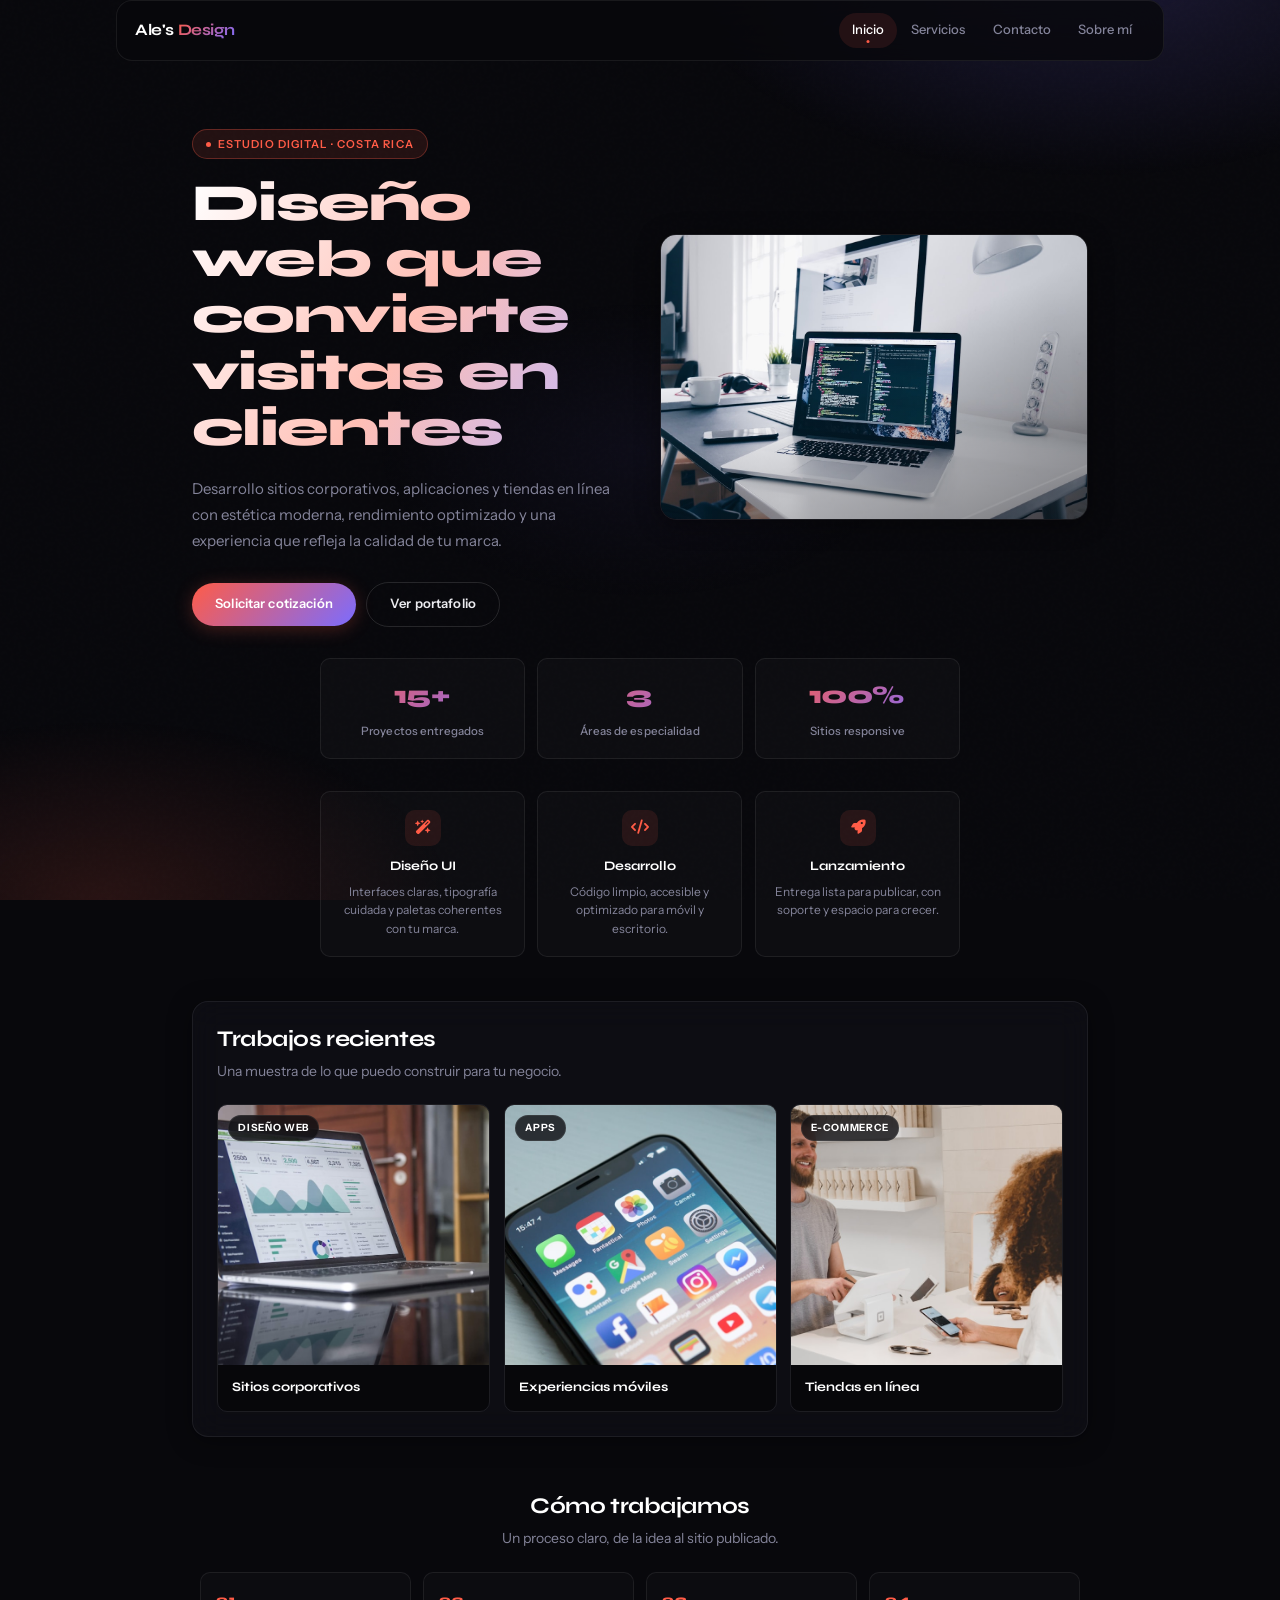
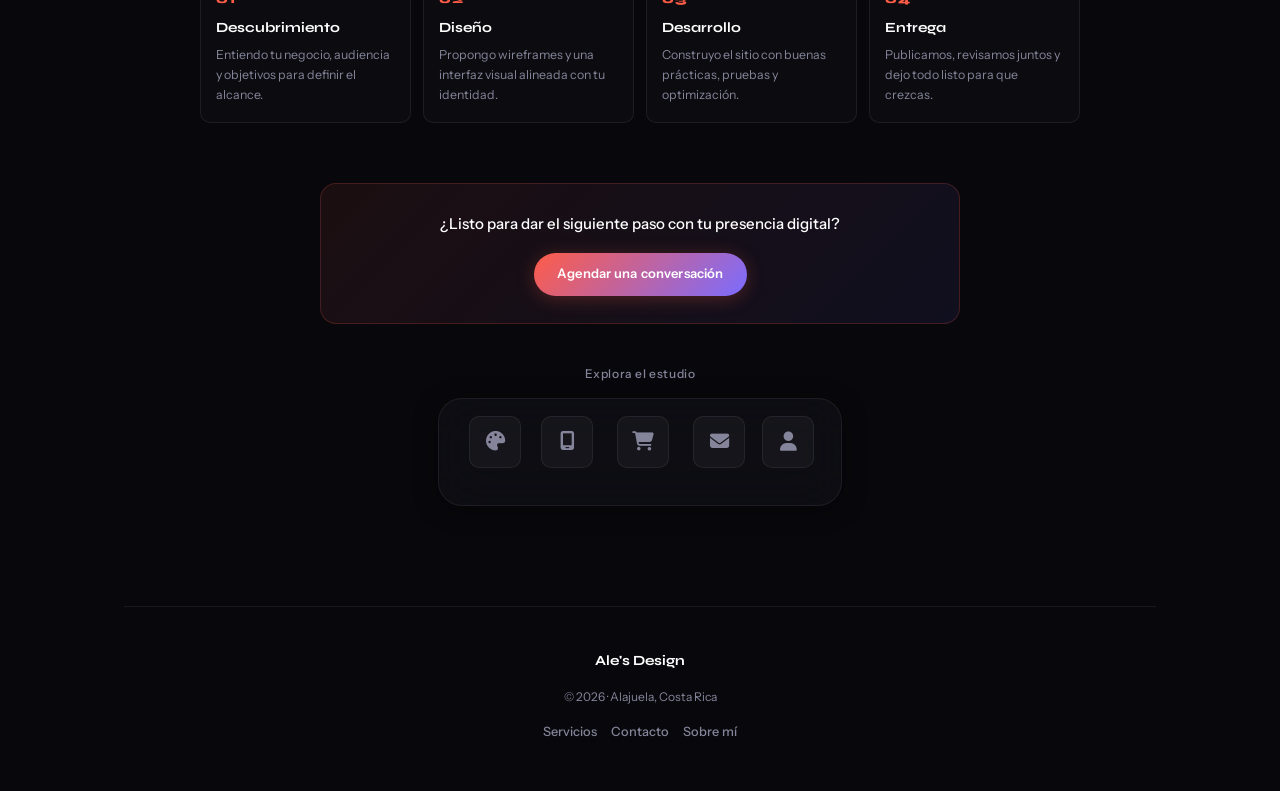
==== index.html @ af4b47f2 "Initial commit: sitio web estático Co-Authored-By: Claude Sonnet 4.6 <noreply@anthropic.com>" ====
<!DOCTYPE html>
<html lang="es">
<head>
  <meta charset="UTF-8" />
  <meta name="viewport" content="width=device-width, initial-scale=1.0" />
  <meta name="description" content="Ale's Design — Estudio de diseño y desarrollo web en Costa Rica. Sitios corporativos, apps y tiendas en línea con identidad visual memorable." />
  <title>Inicio · Ale's Design</title>
  <link rel="icon" href="data:image/svg+xml,%3Csvg xmlns='http://www.w3.org/2000/svg' viewBox='0 0 32 32'%3E%3Cdefs%3E%3ClinearGradient id='g' x1='0%25' y1='0%25' x2='100%25' y2='100%25'%3E%3Cstop offset='0%25' stop-color='%23ff5c47'/%3E%3Cstop offset='100%25' stop-color='%237b6cff'/%3E%3C/linearGradient%3E%3C/defs%3E%3Crect width='32' height='32' rx='8' fill='%2308080c'/%3E%3Ctext x='16' y='22' text-anchor='middle' font-family='system-ui,sans-serif' font-size='14' font-weight='700' fill='url(%23g)'%3EA%3C/text%3E%3C/svg%3E" type="image/svg+xml" />
  <link rel="stylesheet" href="css/styles.css" />
  <link rel="preconnect" href="https://fonts.googleapis.com" />
  <link rel="preconnect" href="https://fonts.gstatic.com" crossorigin />
  <link href="https://fonts.googleapis.com/css2?family=Instrument+Sans:ital,wght@0,400;0,500;0,600;0,700;1,400&family=Syne:wght@600;700;800&display=swap" rel="stylesheet" />
  <link rel="stylesheet" href="https://cdnjs.cloudflare.com/ajax/libs/font-awesome/6.5.1/css/all.min.css" crossorigin="anonymous" referrerpolicy="no-referrer" />
</head>
<body class="page--inicio">
  <div class="page-loader" aria-hidden="true">
    <div class="page-loader__bar"></div>
  </div>

  <div class="page-shell">
    <header class="site-header">
      <a href="index.html" class="site-header__brand">Ale's <span>Design</span></a>
      <button type="button" class="nav-toggle" aria-label="Abrir menú" aria-expanded="false" aria-controls="main-nav">
        <i class="fas fa-bars" aria-hidden="true"></i>
      </button>
      <nav id="main-nav" class="main-nav" aria-label="Principal">
        <a href="index.html" class="main-nav__link main-nav__link--active" aria-current="page">Inicio</a>
        <a href="servicios.html" class="main-nav__link">Servicios</a>
        <a href="contacto.html" class="main-nav__link">Contacto</a>
        <a href="sobre.html" class="main-nav__link">Sobre mí</a>
      </nav>
    </header>

    <main>
      <section class="hero" aria-label="Introducción">
        <div class="hero__layout">
          <div class="hero__content">
            <p class="hero__eyebrow" data-reveal>Estudio digital · Costa Rica</p>
            <h1 class="hero__title" data-reveal>Diseño web que convierte visitas en clientes</h1>
            <p class="hero__subtitle" data-reveal>
              Desarrollo sitios corporativos, aplicaciones y tiendas en línea con estética moderna, rendimiento optimizado y una experiencia que refleja la calidad de tu marca.
            </p>
            <div class="hero__actions" data-reveal>
              <a class="btn btn--primary" href="contacto.html">Solicitar cotización</a>
              <a class="btn btn--ghost" href="servicios.html">Ver portafolio</a>
            </div>
          </div>
          <figure class="hero__visual" data-reveal="right" aria-hidden="true">
            <img src="img/hero-workspace.jpg" alt="" width="600" height="400" loading="eager" decoding="async" />
          </figure>
        </div>

        <ul class="stats" data-reveal-stagger aria-label="Cifras del estudio">
          <li class="stat">
            <span class="stat__value">15+</span>
            <span class="stat__label">Proyectos entregados</span>
          </li>
          <li class="stat">
            <span class="stat__value">3</span>
            <span class="stat__label">Áreas de especialidad</span>
          </li>
          <li class="stat">
            <span class="stat__value">100%</span>
            <span class="stat__label">Sitios responsive</span>
          </li>
        </ul>

        <div class="features" data-reveal-stagger aria-label="Enfoque de trabajo">
          <article class="feature-card">
            <span class="feature-card__icon" aria-hidden="true"><i class="fas fa-wand-magic-sparkles"></i></span>
            <h2 class="feature-card__title">Diseño UI</h2>
            <p class="feature-card__text">Interfaces claras, tipografía cuidada y paletas coherentes con tu marca.</p>
          </article>
          <article class="feature-card">
            <span class="feature-card__icon" aria-hidden="true"><i class="fas fa-code"></i></span>
            <h2 class="feature-card__title">Desarrollo</h2>
            <p class="feature-card__text">Código limpio, accesible y optimizado para móvil y escritorio.</p>
          </article>
          <article class="feature-card">
            <span class="feature-card__icon" aria-hidden="true"><i class="fas fa-rocket"></i></span>
            <h2 class="feature-card__title">Lanzamiento</h2>
            <p class="feature-card__text">Entrega lista para publicar, con soporte y espacio para crecer.</p>
          </article>
        </div>
      </section>

      <section class="showcase panel" aria-labelledby="showcase-heading" data-reveal>
        <div class="section-head">
          <h2 id="showcase-heading" class="section-head__title">Trabajos recientes</h2>
          <p class="section-head__lead">Una muestra de lo que puedo construir para tu negocio.</p>
        </div>
        <div class="showcase-grid">
          <a href="servicios.html#diseno-web" class="showcase-card">
            <img src="img/diseno-web-1.jpg" alt="Dashboard y sitio corporativo" width="400" height="260" loading="lazy" decoding="async" />
            <span class="showcase-card__tag">Diseño web</span>
            <span class="showcase-card__title">Sitios corporativos</span>
          </a>
          <a href="servicios.html#apps" class="showcase-card">
            <img src="img/app-movil-1.jpg" alt="Interfaz de aplicación móvil" width="400" height="260" loading="lazy" decoding="async" />
            <span class="showcase-card__tag">Apps</span>
            <span class="showcase-card__title">Experiencias móviles</span>
          </a>
          <a href="servicios.html#ecommerce" class="showcase-card">
            <img src="img/ecommerce-1.jpg" alt="Tienda en línea" width="400" height="260" loading="lazy" decoding="async" />
            <span class="showcase-card__tag">E-commerce</span>
            <span class="showcase-card__title">Tiendas en línea</span>
          </a>
        </div>
      </section>

      <section class="process" aria-labelledby="process-heading" data-reveal>
        <div class="section-head section-head--center">
          <h2 id="process-heading" class="section-head__title">Cómo trabajamos</h2>
          <p class="section-head__lead">Un proceso claro, de la idea al sitio publicado.</p>
        </div>
        <ol class="process-steps" data-reveal-stagger>
          <li class="process-step">
            <span class="process-step__num">01</span>
            <h3 class="process-step__title">Descubrimiento</h3>
            <p class="process-step__text">Entiendo tu negocio, audiencia y objetivos para definir el alcance.</p>
          </li>
          <li class="process-step">
            <span class="process-step__num">02</span>
            <h3 class="process-step__title">Diseño</h3>
            <p class="process-step__text">Propongo wireframes y una interfaz visual alineada con tu identidad.</p>
          </li>
          <li class="process-step">
            <span class="process-step__num">03</span>
            <h3 class="process-step__title">Desarrollo</h3>
            <p class="process-step__text">Construyo el sitio con buenas prácticas, pruebas y optimización.</p>
          </li>
          <li class="process-step">
            <span class="process-step__num">04</span>
            <h3 class="process-step__title">Entrega</h3>
            <p class="process-step__text">Publicamos, revisamos juntos y dejo todo listo para que crezcas.</p>
          </li>
        </ol>
      </section>

      <section class="cta-band" aria-label="Llamada a la acción" data-reveal>
        <p class="cta-band__text">¿Listo para dar el siguiente paso con tu presencia digital?</p>
        <a class="btn btn--primary" href="contacto.html">Agendar una conversación</a>
      </section>

      <section class="dock-section" aria-label="Accesos rápidos" data-reveal>
        <p class="dock-section__hint">Explora el estudio</p>
        <div class="dock" role="list">
          <a href="servicios.html#diseno-web" class="dock__item" role="listitem" title="Diseño web">
            <span class="dock__icon" aria-hidden="true"><i class="fas fa-palette"></i></span>
            <span class="dock__label">Diseño web</span>
          </a>
          <a href="servicios.html#apps" class="dock__item" role="listitem" title="Apps">
            <span class="dock__icon" aria-hidden="true"><i class="fas fa-mobile-screen"></i></span>
            <span class="dock__label">Apps</span>
          </a>
          <a href="servicios.html#ecommerce" class="dock__item" role="listitem" title="E-commerce">
            <span class="dock__icon" aria-hidden="true"><i class="fas fa-cart-shopping"></i></span>
            <span class="dock__label">E-commerce</span>
          </a>
          <a href="contacto.html" class="dock__item" role="listitem" title="Contacto">
            <span class="dock__icon" aria-hidden="true"><i class="fas fa-envelope"></i></span>
            <span class="dock__label">Contacto</span>
          </a>
          <a href="sobre.html" class="dock__item" role="listitem" title="Sobre mí">
            <span class="dock__icon" aria-hidden="true"><i class="fas fa-user"></i></span>
            <span class="dock__label">Sobre mí</span>
          </a>
        </div>
      </section>
    </main>

    <footer class="site-footer" data-reveal>
      <p class="site-footer__brand">Ale's Design</p>
      <p class="site-footer__copy">© 2026 · Alajuela, Costa Rica</p>
      <nav class="site-footer__links" aria-label="Enlaces">
        <a href="servicios.html">Servicios</a>
        <a href="contacto.html">Contacto</a>
        <a href="sobre.html">Sobre mí</a>
      </nav>
    </footer>
  </div>

  <script src="js/site.js" defer></script>
</body>
</html>
---- css/styles.css ----
/* ——— Design tokens ——— */
:root {
  --bg: #08080c;
  --bg-elevated: #0d0d12;
  --surface: rgba(16, 16, 22, 0.74);
  --surface-solid: #10101a;
  --surface-hover: #18182a;
  --text: #ebebef;
  --text-muted: #84849a;
  --heading: #ffffff;
  --line: rgba(255, 255, 255, 0.07);
  --line-strong: rgba(255, 255, 255, 0.12);
  --accent: #ff5c47;
  --accent-2: #7b6cff;
  --accent-soft: rgba(255, 92, 71, 0.11);
  --accent-glow: rgba(255, 92, 71, 0.25);
  --gradient: linear-gradient(135deg, var(--accent) 0%, var(--accent-2) 100%);
  --gradient-text: linear-gradient(120deg, #ffffff 0%, #ffbfb5 52%, #bbb6ff 100%);
  --shadow-sm: 0 1px 4px rgba(0, 0, 0, 0.45);
  --shadow-card: 0 4px 24px rgba(0, 0, 0, 0.38);
  --shadow-card-hover: 0 10px 36px rgba(0, 0, 0, 0.5);
  --radius: 10px;
  --radius-lg: 16px;
  --radius-xl: 24px;
  --max-width: 1080px;
  --header-h: 3.625rem;
  --font-display: "Syne", system-ui, sans-serif;
  --font-body: "Instrument Sans", system-ui, sans-serif;
  --ease-out: cubic-bezier(0.16, 1, 0.3, 1);
  --ease-spring: cubic-bezier(0.34, 1.4, 0.64, 1);
  --reveal-distance: 14px;
  --duration-fast: 0.17s;
  --duration: 0.55s;
  --duration-slow: 0.85s;
}

*,
*::before,
*::after {
  box-sizing: border-box;
}

html {
  scroll-behavior: smooth;
  background-color: var(--bg);
}

@media (prefers-reduced-motion: reduce) {
  html { scroll-behavior: auto; }
  *, *::before, *::after {
    animation-duration: 0.01ms !important;
    animation-iteration-count: 1 !important;
    transition-duration: 0.01ms !important;
  }
  [data-reveal] { opacity: 1 !important; transform: none !important; }
}

body {
  position: relative;
  isolation: isolate;
  margin: 0;
  min-height: 100vh;
  font-family: var(--font-body);
  font-size: 0.9375rem;
  line-height: 1.68;
  color: var(--text);
  background-color: var(--bg);
  -webkit-font-smoothing: antialiased;
  -moz-osx-font-smoothing: grayscale;
  overflow-wrap: break-word;
  word-break: break-word;
}

body.is-loading {
  overflow: hidden;
}

body::before {
  content: "";
  position: fixed;
  inset: 0;
  z-index: -2;
  background:
    radial-gradient(ellipse 60% 45% at 85% -5%, rgba(123, 108, 255, 0.18), transparent 55%),
    radial-gradient(ellipse 55% 40% at 8% 100%, rgba(255, 92, 71, 0.13), transparent 50%),
    radial-gradient(ellipse 35% 28% at 50% 50%, rgba(123, 108, 255, 0.05), transparent 60%);
  pointer-events: none;
}

body::after {
  content: "";
  position: fixed;
  inset: 0;
  z-index: -1;
  opacity: 0.35;
  background-image: url("data:image/svg+xml,%3Csvg viewBox='0 0 256 256' xmlns='http://www.w3.org/2000/svg'%3E%3Cfilter id='n'%3E%3CfeTurbulence type='fractalNoise' baseFrequency='0.9' numOctaves='4' stitchTiles='stitch'/%3E%3C/filter%3E%3Crect width='100%25' height='100%25' filter='url(%23n)' opacity='0.04'/%3E%3C/svg%3E");
  pointer-events: none;
}

/* ——— Page loader ——— */
.page-loader {
  position: fixed;
  inset: 0;
  z-index: 9999;
  display: flex;
  align-items: center;
  justify-content: center;
  background: var(--bg);
  transition: opacity 0.5s var(--ease-out), visibility 0.5s;
}

.page-loader.is-done {
  opacity: 0;
  visibility: hidden;
  pointer-events: none;
}

.page-loader__bar {
  width: 100px;
  height: 1.5px;
  background: var(--line);
  border-radius: 2px;
  overflow: hidden;
}

.page-loader__bar::after {
  content: "";
  display: block;
  width: 45%;
  height: 100%;
  background: var(--gradient);
  border-radius: 2px;
  animation: loader-slide 0.9s var(--ease-out) infinite;
}

@keyframes loader-slide {
  0%   { transform: translateX(-120%); }
  100% { transform: translateX(340%); }
}

/* ——— Reveal animations ——— */
[data-reveal] {
  opacity: 0;
  transform: translateY(var(--reveal-distance));
  transition:
    opacity var(--duration) var(--ease-out),
    transform var(--duration) var(--ease-out);
}

[data-reveal].is-visible {
  opacity: 1;
  transform: translateY(0);
}

[data-reveal="fade"] { transform: none; }

[data-reveal="scale"] { transform: scale(0.97); }
[data-reveal="scale"].is-visible { transform: scale(1); }

[data-reveal="left"]  { transform: translateX(calc(var(--reveal-distance) * -1)); }
[data-reveal="right"] { transform: translateX(var(--reveal-distance)); }

[data-reveal-stagger] > * {
  opacity: 0;
  transform: translateY(12px);
  transition:
    opacity var(--duration) var(--ease-out),
    transform var(--duration) var(--ease-out);
}

[data-reveal-stagger].is-visible > * {
  opacity: 1;
  transform: translateY(0);
}

[data-reveal-stagger].is-visible > *:nth-child(1) { transition-delay: 0.04s; }
[data-reveal-stagger].is-visible > *:nth-child(2) { transition-delay: 0.09s; }
[data-reveal-stagger].is-visible > *:nth-child(3) { transition-delay: 0.14s; }
[data-reveal-stagger].is-visible > *:nth-child(4) { transition-delay: 0.19s; }
[data-reveal-stagger].is-visible > *:nth-child(5) { transition-delay: 0.24s; }
[data-reveal-stagger].is-visible > *:nth-child(6) { transition-delay: 0.29s; }

/* ——— Layout ——— */
.page-shell {
  max-width: var(--max-width);
  margin: 0 auto;
  padding: 0 1.5rem 3rem;
}

/* ——— Header ——— */
.site-header {
  position: sticky;
  top: 0;
  z-index: 100;
  display: flex;
  align-items: center;
  justify-content: space-between;
  gap: 1rem;
  margin: 0 -0.5rem 2rem;
  padding: 0.75rem 1.15rem;
  border-radius: var(--radius-lg);
  border: 1px solid var(--line);
  background: rgba(8, 8, 12, 0.8);
  backdrop-filter: blur(24px);
  -webkit-backdrop-filter: blur(24px);
  transition:
    border-color var(--duration-fast) var(--ease-out),
    box-shadow var(--duration-fast) var(--ease-out);
}

.site-header.is-scrolled {
  border-color: var(--line-strong);
  box-shadow: var(--shadow-card);
}

.site-header__brand {
  font-family: var(--font-display);
  font-size: 1rem;
  font-weight: 700;
  letter-spacing: -0.03em;
  color: var(--heading);
  text-decoration: none;
  transition: opacity var(--duration-fast) var(--ease-out);
}

.site-header__brand span {
  background: var(--gradient);
  -webkit-background-clip: text;
  background-clip: text;
  -webkit-text-fill-color: transparent;
  padding-right: 0.06em;
}

.site-header__brand:hover { opacity: 0.8; }

.main-nav {
  display: flex;
  align-items: center;
  gap: 0.1rem;
}

.main-nav__link {
  position: relative;
  padding: 0.4rem 0.8rem;
  font-size: 0.8125rem;
  font-weight: 500;
  color: var(--text-muted);
  text-decoration: none;
  border-radius: 999px;
  transition:
    color var(--duration-fast) var(--ease-out),
    background var(--duration-fast) var(--ease-out);
}

.main-nav__link:hover {
  color: var(--text);
  background: rgba(255, 255, 255, 0.05);
}

.main-nav__link--active {
  color: var(--heading);
  background: var(--accent-soft);
}

.main-nav__link--active::after {
  content: "";
  position: absolute;
  bottom: 0.32rem;
  left: 50%;
  width: 3px;
  height: 3px;
  border-radius: 50%;
  background: var(--accent);
  transform: translateX(-50%);
}

.nav-toggle {
  display: none;
  align-items: center;
  justify-content: center;
  width: 2.25rem;
  height: 2.25rem;
  padding: 0;
  font-size: 1rem;
  color: var(--text);
  background: rgba(255, 255, 255, 0.05);
  border: 1px solid var(--line);
  border-radius: var(--radius);
  cursor: pointer;
  transition:
    background var(--duration-fast) var(--ease-out),
    border-color var(--duration-fast) var(--ease-out);
}

.nav-toggle:hover {
  background: rgba(255, 255, 255, 0.09);
  border-color: var(--line-strong);
}

/* ——— Panels ——— */
.panel {
  border: 1px solid var(--line);
  border-radius: var(--radius-lg);
  background: var(--surface);
  backdrop-filter: blur(16px);
  -webkit-backdrop-filter: blur(16px);
  box-shadow: var(--shadow-card);
}

/* ——— Section headings ——— */
.section-head { margin-bottom: 1.35rem; }
.section-head--center { text-align: center; }

.section-head__title {
  margin: 0;
  font-family: var(--font-display);
  font-size: clamp(1.1rem, 2.5vw, 1.4rem);
  font-weight: 700;
  line-height: 1.2;
  letter-spacing: -0.02em;
  color: var(--heading);
  text-rendering: optimizeLegibility;
}

.section-head__lead {
  margin: 0.45rem 0 0;
  font-size: 0.875rem;
  line-height: 1.65;
  color: var(--text-muted);
  max-width: 36em;
}

.section-head--center .section-head__lead {
  margin-left: auto;
  margin-right: auto;
}

.page-cta {
  text-align: center;
  margin-top: 1.75rem;
}

/* ——— Hero ——— */
.hero {
  padding: 1.5rem 0 1rem;
  width: 100%;
  max-width: 56rem;
  margin: 0 auto;
}

.hero__layout {
  display: grid;
  grid-template-columns: 1fr 1fr;
  gap: 2.5rem;
  align-items: center;
  text-align: left;
}

.hero__content { max-width: 27rem; }

.hero__visual {
  margin: 0;
  position: relative;
  border-radius: var(--radius-lg);
  overflow: hidden;
  border: 1px solid var(--line);
  box-shadow: var(--shadow-card);
  will-change: transform;
}

.hero__visual::after {
  content: "";
  position: absolute;
  inset: 0;
  background: linear-gradient(155deg, transparent 45%, rgba(8, 8, 12, 0.45) 100%);
  pointer-events: none;
}

.hero__visual img {
  display: block;
  width: 100%;
  height: auto;
  aspect-ratio: 3 / 2;
  object-fit: cover;
}

.hero__eyebrow {
  display: inline-flex;
  align-items: center;
  gap: 0.45rem;
  margin: 0 0 1rem;
  padding: 0.3rem 0.8rem;
  font-size: 0.6875rem;
  font-weight: 600;
  letter-spacing: 0.1em;
  text-transform: uppercase;
  color: var(--accent);
  border: 1px solid rgba(255, 92, 71, 0.3);
  border-radius: 999px;
  background: var(--accent-soft);
  animation: eyebrow-pulse 3.5s ease-in-out infinite;
}

.hero__eyebrow::before {
  content: "";
  display: block;
  width: 5px;
  height: 5px;
  border-radius: 50%;
  background: var(--accent);
  animation: dot-blink 3.5s ease-in-out infinite;
}

@keyframes eyebrow-pulse {
  0%, 100% { box-shadow: 0 0 0 0 rgba(255, 92, 71, 0); }
  50% { box-shadow: 0 0 18px rgba(255, 92, 71, 0.18); }
}

@keyframes dot-blink {
  0%, 100% { opacity: 1; }
  50% { opacity: 0.4; }
}

.hero__title {
  margin: 0;
  font-family: var(--font-display);
  font-size: clamp(1.75rem, 4.5vw, 3.25rem);
  font-weight: 800;
  line-height: 1.08;
  letter-spacing: -0.03em;
  background: var(--gradient-text);
  -webkit-background-clip: text;
  background-clip: text;
  -webkit-text-fill-color: transparent;
  padding-right: 0.08em;
  padding-bottom: 0.05em;
  text-rendering: optimizeLegibility;
}

.hero__subtitle {
  margin: 1.1rem 0 0;
  font-size: clamp(0.875rem, 2vw, 0.9375rem);
  font-weight: 400;
  color: var(--text-muted);
  line-height: 1.72;
}

.hero__actions {
  display: flex;
  flex-wrap: wrap;
  align-items: center;
  gap: 0.65rem;
  margin-top: 1.75rem;
}

/* ——— Stats ——— */
.stats {
  display: grid;
  grid-template-columns: repeat(3, 1fr);
  gap: 0.75rem;
  margin: 2rem auto 0;
  padding: 0;
  list-style: none;
  max-width: 40rem;
}

.stat {
  padding: 1rem 0.85rem;
  text-align: center;
  border: 1px solid var(--line);
  border-radius: var(--radius);
  background: rgba(255, 255, 255, 0.025);
  transition: border-color var(--duration-fast) var(--ease-out);
}

.stat:hover { border-color: var(--line-strong); }

.stat__value {
  display: block;
  font-family: var(--font-display);
  font-size: 1.55rem;
  font-weight: 800;
  letter-spacing: -0.02em;
  background: var(--gradient);
  -webkit-background-clip: text;
  background-clip: text;
  -webkit-text-fill-color: transparent;
  padding-right: 0.08em;
  padding-bottom: 0.03em;
}

.stat__label {
  display: block;
  margin-top: 0.3rem;
  font-size: 0.72rem;
  font-weight: 500;
  letter-spacing: 0.01em;
  color: var(--text-muted);
}

/* ——— Showcase ——— */
.showcase {
  width: 100%;
  max-width: 56rem;
  margin: 0 auto;
  padding: 1.5rem;
}

.showcase-grid {
  display: grid;
  grid-template-columns: repeat(3, 1fr);
  gap: 0.85rem;
}

.showcase-card {
  position: relative;
  display: block;
  overflow: hidden;
  border-radius: var(--radius);
  border: 1px solid var(--line);
  text-decoration: none;
  color: inherit;
  will-change: transform;
  transition:
    transform 0.28s var(--ease-out),
    border-color 0.28s var(--ease-out),
    box-shadow 0.28s var(--ease-out);
}

.showcase-card:hover {
  transform: translateY(-3px);
  border-color: rgba(255, 92, 71, 0.3);
  box-shadow: var(--shadow-card-hover);
}

.showcase-card img {
  display: block;
  width: 100%;
  aspect-ratio: 4 / 3;
  object-fit: cover;
  transition: transform 0.55s var(--ease-out);
}

.showcase-card:hover img { transform: scale(1.04); }

.showcase-card__tag {
  position: absolute;
  top: 0.65rem;
  left: 0.65rem;
  padding: 0.2rem 0.55rem;
  font-size: 0.625rem;
  font-weight: 700;
  letter-spacing: 0.07em;
  text-transform: uppercase;
  color: var(--heading);
  background: rgba(8, 8, 12, 0.78);
  border: 1px solid var(--line);
  border-radius: 999px;
  backdrop-filter: blur(8px);
}

.showcase-card__title {
  display: block;
  padding: 0.75rem 0.9rem;
  font-family: var(--font-display);
  font-size: 0.8125rem;
  font-weight: 700;
  color: var(--heading);
  background: rgba(0, 0, 0, 0.38);
}

/* ——— Process ——— */
.process {
  width: 100%;
  max-width: 56rem;
  margin: 1.75rem auto 0;
  padding: 0 0.5rem;
}

.process-steps {
  display: grid;
  grid-template-columns: repeat(4, 1fr);
  gap: 0.75rem;
  margin: 0;
  padding: 0;
  list-style: none;
}

.process-step {
  padding: 1.1rem 0.95rem;
  border: 1px solid var(--line);
  border-radius: var(--radius);
  background: rgba(255, 255, 255, 0.02);
  will-change: transform;
  transition:
    border-color 0.28s var(--ease-out),
    background 0.28s var(--ease-out),
    transform 0.28s var(--ease-out);
}

.process-step:hover {
  transform: translateY(-2px);
  border-color: rgba(123, 108, 255, 0.3);
  background: rgba(123, 108, 255, 0.05);
}

.process-step__num {
  display: block;
  font-family: var(--font-display);
  font-size: 0.6875rem;
  font-weight: 800;
  letter-spacing: 0.1em;
  color: var(--accent);
  margin-bottom: 0.45rem;
}

.process-step__title {
  margin: 0 0 0.35rem;
  font-family: var(--font-display);
  font-size: 0.875rem;
  font-weight: 700;
  color: var(--heading);
}

.process-step__text {
  margin: 0;
  font-size: 0.775rem;
  line-height: 1.58;
  color: var(--text-muted);
}

/* ——— CTA band ——— */
.cta-band {
  width: 100%;
  max-width: 40rem;
  margin: 2rem auto 0;
  padding: 1.75rem 1.5rem;
  text-align: center;
  border-radius: var(--radius-lg);
  border: 1px solid rgba(255, 92, 71, 0.2);
  background: linear-gradient(135deg, rgba(255, 92, 71, 0.08) 0%, rgba(123, 108, 255, 0.08) 100%);
}

.cta-band__text {
  margin: 0 0 1.1rem;
  font-size: 0.9375rem;
  font-weight: 500;
  line-height: 1.55;
  color: var(--heading);
}

/* ——— Buttons ——— */
.btn {
  display: inline-flex;
  align-items: center;
  justify-content: center;
  gap: 0.45rem;
  padding: 0.65rem 1.45rem;
  font-family: var(--font-body);
  font-size: 0.8125rem;
  font-weight: 600;
  letter-spacing: 0.01em;
  text-decoration: none;
  border-radius: 999px;
  border: none;
  cursor: pointer;
  transition:
    transform var(--duration-fast) var(--ease-out),
    box-shadow 0.25s var(--ease-out),
    background 0.25s var(--ease-out),
    opacity var(--duration-fast) var(--ease-out);
  will-change: transform;
}

.btn:active { transform: scale(0.97) !important; }

.btn--primary {
  color: #fff;
  background: var(--gradient);
  box-shadow: 0 3px 18px var(--accent-glow);
}

.btn--primary:hover {
  transform: translateY(-2px);
  box-shadow: 0 6px 28px var(--accent-glow);
}

.btn--ghost {
  color: var(--text);
  background: transparent;
  border: 1px solid var(--line-strong);
}

.btn--ghost:hover {
  background: rgba(255, 255, 255, 0.05);
  border-color: rgba(255, 255, 255, 0.22);
  transform: translateY(-2px);
}

/* ——— Features strip ——— */
.features {
  display: grid;
  grid-template-columns: repeat(3, 1fr);
  gap: 0.75rem;
  width: 100%;
  max-width: 40rem;
  margin: 2rem auto 0;
  text-align: center;
}

.feature-card {
  padding: 1.1rem 0.9rem;
  text-align: center;
  border: 1px solid var(--line);
  border-radius: var(--radius);
  background: rgba(255, 255, 255, 0.025);
  will-change: transform;
  transition:
    border-color 0.28s var(--ease-out),
    background 0.28s var(--ease-out),
    transform 0.28s var(--ease-out),
    box-shadow 0.28s var(--ease-out);
}

.feature-card:hover {
  border-color: rgba(255, 92, 71, 0.3);
  background: rgba(255, 92, 71, 0.05);
  transform: translateY(-3px);
  box-shadow: 0 6px 22px rgba(255, 92, 71, 0.1);
}

.feature-card__icon {
  display: flex;
  align-items: center;
  justify-content: center;
  width: 2.25rem;
  height: 2.25rem;
  margin: 0 auto 0.65rem;
  font-size: 0.9rem;
  color: var(--accent);
  background: var(--accent-soft);
  border-radius: var(--radius);
  transition: transform 0.28s var(--ease-spring);
}

.feature-card:hover .feature-card__icon {
  transform: scale(1.1);
}

.feature-card__title {
  margin: 0;
  font-family: var(--font-display);
  font-size: 0.8125rem;
  font-weight: 700;
  color: var(--heading);
}

.feature-card__text {
  margin: 0.3rem 0 0;
  font-size: 0.75rem;
  color: var(--text-muted);
  line-height: 1.55;
}

/* ——— Dock ——— */
.dock-section {
  width: 100%;
  display: flex;
  flex-direction: column;
  align-items: center;
  padding: 0.75rem 0;
}

.dock-section__hint {
  margin: 0 0 0.85rem;
  font-size: 0.75rem;
  font-weight: 500;
  color: var(--text-muted);
  letter-spacing: 0.05em;
}

.dock {
  display: flex;
  align-items: flex-end;
  justify-content: center;
  flex-wrap: wrap;
  gap: 0.4rem;
  padding: 1.1rem 1.35rem 0.9rem;
  border-radius: var(--radius-xl);
  background: var(--surface);
  border: 1px solid var(--line);
  box-shadow: var(--shadow-card);
  backdrop-filter: blur(24px);
  -webkit-backdrop-filter: blur(24px);
}

.dock__item {
  display: flex;
  flex-direction: column;
  align-items: center;
  gap: 0.35rem;
  min-width: 3.25rem;
  padding: 0 0.35rem;
  text-decoration: none;
  color: inherit;
  -webkit-tap-highlight-color: transparent;
}

.dock__icon {
  display: flex;
  align-items: center;
  justify-content: center;
  width: 3.25rem;
  height: 3.25rem;
  font-size: 1.2rem;
  color: var(--text-muted);
  background: rgba(255, 255, 255, 0.035);
  border: 1px solid var(--line);
  border-radius: var(--radius);
  will-change: transform;
  transition:
    transform 0.32s var(--ease-spring),
    color var(--duration-fast) var(--ease-out),
    border-color 0.25s var(--ease-out),
    background 0.25s var(--ease-out),
    box-shadow 0.25s var(--ease-out);
  transform-origin: bottom center;
}

.dock__item:hover .dock__icon,
.dock__item:focus-visible .dock__icon {
  transform: translateY(-10px) scale(1.13);
  color: var(--heading);
  border-color: rgba(255, 92, 71, 0.38);
  background: var(--accent-soft);
  box-shadow: 0 8px 22px rgba(255, 92, 71, 0.18);
}

.dock__label {
  font-size: 0.625rem;
  font-weight: 600;
  letter-spacing: 0.02em;
  color: var(--text-muted);
  opacity: 0;
  transform: translateY(5px);
  transition:
    opacity 0.22s var(--ease-out),
    transform 0.22s var(--ease-out);
}

.dock__item:hover .dock__label,
.dock__item:focus-visible .dock__label {
  opacity: 1;
  transform: translateY(0);
  color: var(--text);
}

.dock__item:focus-visible { outline: none; }

.dock__item:focus-visible .dock__icon {
  outline: 2px solid var(--accent);
  outline-offset: 3px;
}

/* ——— Inner pages ——— */
.page-header {
  text-align: center;
  margin-bottom: 2rem;
  padding-bottom: 0.25rem;
}

.page-header__title {
  margin: 0;
  font-family: var(--font-display);
  font-size: clamp(1.65rem, 4vw, 2.4rem);
  font-weight: 800;
  line-height: 1.12;
  letter-spacing: -0.025em;
  color: var(--heading);
  text-rendering: optimizeLegibility;
}

.page-header__lead {
  margin: 0.75rem auto 0;
  max-width: 30em;
  font-size: 0.9375rem;
  line-height: 1.65;
  color: var(--text-muted);
}

.inner-page {
  max-width: 40rem;
  margin: 0 auto;
}

.inner-page--wide {
  max-width: 56rem;
}

/* ——— Catalog ——— */
.catalog-section {
  scroll-margin-top: calc(var(--header-h) + 1rem);
  margin-bottom: 1.5rem;
  padding: 1.35rem;
}

.catalog-section__title {
  display: flex;
  align-items: center;
  gap: 0.55rem;
  margin: 0 0 1.1rem;
  padding-bottom: 0.65rem;
  font-family: var(--font-display);
  font-size: 1.05rem;
  font-weight: 700;
  color: var(--heading);
  border-bottom: 1px solid var(--line);
}

.catalog-section__title i {
  font-size: 0.875rem;
  color: var(--accent);
}

.catalog-section__intro {
  margin: -0.4rem 0 1.1rem;
  font-size: 0.8125rem;
  color: var(--text-muted);
  line-height: 1.65;
}

.services-list {
  padding: 1.35rem;
  margin-bottom: 1rem;
}

.services-checklist {
  margin: 0;
  padding: 0;
  list-style: none;
  display: grid;
  gap: 0.6rem;
}

.services-checklist li {
  display: flex;
  align-items: flex-start;
  gap: 0.6rem;
  font-size: 0.875rem;
  color: var(--text-muted);
}

.services-checklist i {
  flex-shrink: 0;
  margin-top: 0.2rem;
  color: var(--accent);
  font-size: 0.7rem;
}

.catalog-grid {
  display: grid;
  grid-template-columns: repeat(2, 1fr);
  gap: 1rem;
}

.catalog-expand {
  margin: 0;
  border: 1px solid var(--line);
  border-radius: var(--radius-lg);
  background: rgba(255, 255, 255, 0.02);
  overflow: hidden;
  will-change: transform;
  transition:
    border-color 0.28s var(--ease-out),
    box-shadow 0.28s var(--ease-out),
    transform 0.28s var(--ease-out);
}

.catalog-expand:hover {
  transform: translateY(-2px);
  border-color: rgba(255, 92, 71, 0.22);
  box-shadow: var(--shadow-card-hover);
}

.catalog-expand[open] {
  border-color: rgba(255, 92, 71, 0.38);
  box-shadow: 0 0 0 1px rgba(255, 92, 71, 0.12), var(--shadow-card-hover);
}

.catalog-expand__summary {
  display: flex;
  flex-direction: column;
  align-items: center;
  gap: 0.35rem;
  padding: 0.65rem 0.55rem 0.75rem;
  list-style: none;
  cursor: pointer;
}

.catalog-expand__summary::-webkit-details-marker { display: none; }

.catalog-expand__summary:focus-visible {
  outline: 2px solid var(--accent);
  outline-offset: 2px;
}

.catalog-expand__label {
  font-family: var(--font-display);
  font-size: 0.875rem;
  font-weight: 700;
  color: var(--heading);
}

.catalog-expand__hint {
  font-size: 0.6875rem;
  font-weight: 500;
  color: var(--text-muted);
  transition: color var(--duration-fast) var(--ease-out);
}

.catalog-expand[open] .catalog-expand__hint { color: var(--accent); }

.catalog-expand__desc {
  margin: 0;
  padding: 0.9rem 1.1rem 1.1rem;
  font-size: 0.8125rem;
  line-height: 1.65;
  color: var(--text-muted);
  border-top: 1px solid var(--line);
  background: rgba(0, 0, 0, 0.18);
  animation: desc-in 0.3s var(--ease-out);
}

@keyframes desc-in {
  from { opacity: 0; transform: translateY(-5px); }
  to   { opacity: 1; transform: translateY(0); }
}

.catalog-item__frame {
  width: 100%;
  overflow: hidden;
  border-bottom: 1px solid var(--line);
  background: var(--bg-elevated);
}

.catalog-item__frame img {
  display: block;
  width: 100%;
  height: auto;
  transition: transform 0.55s var(--ease-out);
}

.catalog-expand:hover .catalog-item__frame img { transform: scale(1.03); }

/* ——— Contact ——— */
.contact-channels {
  display: flex;
  flex-direction: column;
  gap: 0.65rem;
  margin-bottom: 1.35rem;
}

.contact-channel {
  display: flex;
  align-items: center;
  gap: 0.9rem;
  padding: 0.9rem 1.1rem;
  font-weight: 500;
  color: var(--heading);
  text-decoration: none;
  border: 1px solid var(--line);
  border-radius: var(--radius-lg);
  background: var(--surface);
  backdrop-filter: blur(12px);
  will-change: transform;
  transition:
    border-color 0.25s var(--ease-out),
    transform 0.25s var(--ease-out),
    box-shadow 0.25s var(--ease-out);
}

.contact-channel:hover {
  border-color: rgba(255, 92, 71, 0.3);
  transform: translateX(5px);
  box-shadow: var(--shadow-card);
}

.contact-channel__icon {
  display: flex;
  align-items: center;
  justify-content: center;
  flex-shrink: 0;
  width: 2.5rem;
  height: 2.5rem;
  font-size: 0.9rem;
  color: #fff;
  background: var(--gradient);
  border-radius: var(--radius);
}

.contact-channel__body {
  display: flex;
  flex-direction: column;
  gap: 0.12rem;
}

.contact-channel__label {
  font-size: 0.625rem;
  font-weight: 600;
  letter-spacing: 0.09em;
  text-transform: uppercase;
  color: var(--text-muted);
}

.contact-channel__text { font-size: 0.875rem; }

.contact-channel--static { cursor: default; }
.contact-channel--static:hover {
  transform: none;
  border-color: var(--line);
  box-shadow: none;
}

.contact-channel__icon--muted {
  color: var(--text-muted);
  background: rgba(255, 255, 255, 0.055);
}

.contact-map-block {
  margin-bottom: 1.35rem;
  padding: 1.25rem;
  text-align: center;
}

.contact-map-block__title {
  margin: 0 0 0.9rem;
  font-family: var(--font-display);
  font-size: 1rem;
  font-weight: 700;
  color: var(--heading);
}

.contact-map-block__caption {
  margin: 0.75rem 0 0;
  font-size: 0.8125rem;
  color: var(--text-muted);
}

.embed-map {
  width: 100%;
  max-width: 100%;
  margin: 0 auto;
  aspect-ratio: 16 / 10;
  border-radius: var(--radius);
  overflow: hidden;
  border: 1px solid var(--line);
}

.embed-map iframe {
  display: block;
  width: 100%;
  height: 100%;
  min-height: 200px;
  border: 0;
  filter: grayscale(0.3) contrast(1.05);
}

.contact-form { padding: 1.35rem; }

.contact-form__title {
  margin: 0 0 1.1rem;
  font-family: var(--font-display);
  font-size: 1rem;
  font-weight: 700;
  color: var(--heading);
}

.form-feedback {
  margin: 0.9rem 0 0;
  padding: 0.65rem 0.9rem;
  font-size: 0.8125rem;
  border-radius: var(--radius);
  border: 1px solid var(--line);
}

.form-feedback.is-success {
  color: #86efac;
  background: rgba(34, 197, 94, 0.1);
  border-color: rgba(34, 197, 94, 0.3);
}

.form-feedback.is-error {
  color: #fca5a5;
  background: rgba(239, 68, 68, 0.1);
  border-color: rgba(239, 68, 68, 0.3);
}

.field__select {
  width: 100%;
  padding: 0.65rem 0.85rem;
  font: inherit;
  font-size: 0.875rem;
  color: var(--text);
  background: rgba(0, 0, 0, 0.35);
  border: 1px solid var(--line);
  border-radius: var(--radius);
  cursor: pointer;
  appearance: none;
  background-image: url("data:image/svg+xml,%3Csvg xmlns='http://www.w3.org/2000/svg' width='12' height='12' viewBox='0 0 12 12'%3E%3Cpath fill='%239898a8' d='M6 8L1 3h10z'/%3E%3C/svg%3E");
  background-repeat: no-repeat;
  background-position: right 0.85rem center;
  padding-right: 2.1rem;
  transition:
    border-color var(--duration-fast) var(--ease-out),
    box-shadow var(--duration-fast) var(--ease-out);
}

.field__select:focus {
  outline: none;
  border-color: rgba(255, 92, 71, 0.45);
  box-shadow: 0 0 0 3px var(--accent-soft);
}

.form-grid {
  display: grid;
  gap: 0.85rem;
  grid-template-columns: 1fr 1fr;
}

.field--full { grid-column: 1 / -1; }

.field {
  display: flex;
  flex-direction: column;
  gap: 0.3rem;
}

.field__label {
  font-size: 0.6875rem;
  font-weight: 600;
  letter-spacing: 0.08em;
  text-transform: uppercase;
  color: var(--text-muted);
}

.field input,
.field textarea {
  width: 100%;
  padding: 0.65rem 0.85rem;
  font: inherit;
  font-size: 0.875rem;
  color: var(--text);
  background: rgba(0, 0, 0, 0.35);
  border: 1px solid var(--line);
  border-radius: var(--radius);
  transition:
    border-color var(--duration-fast) var(--ease-out),
    box-shadow var(--duration-fast) var(--ease-out),
    background var(--duration-fast) var(--ease-out);
}

.field input::placeholder,
.field textarea::placeholder {
  color: rgba(132, 132, 154, 0.55);
}

.field input:focus,
.field textarea:focus {
  outline: none;
  border-color: rgba(255, 92, 71, 0.45);
  background: rgba(0, 0, 0, 0.5);
  box-shadow: 0 0 0 3px var(--accent-soft);
}

.field textarea {
  resize: vertical;
  min-height: 110px;
  line-height: 1.55;
}

.btn-submit { margin-top: 1.1rem; }

/* ——— About ——— */
.about-profile {
  padding: 1.75rem 1.5rem;
  text-align: center;
}

.about-photo {
  margin: 0 auto 1.35rem;
  width: fit-content;
  position: relative;
}

.about-photo::before {
  content: "";
  position: absolute;
  inset: -6px;
  border-radius: 50%;
  background: var(--gradient);
  opacity: 0.4;
  filter: blur(14px);
  z-index: -1;
  animation: photo-ring 4.5s ease-in-out infinite;
}

@keyframes photo-ring {
  0%, 100% { opacity: 0.3; transform: scale(1); }
  50% { opacity: 0.5; transform: scale(1.06); }
}

.about-photo img {
  display: block;
  width: 160px;
  height: 160px;
  object-fit: cover;
  margin: 0 auto;
  border-radius: 50%;
  border: 2px solid var(--line-strong);
  box-shadow: var(--shadow-card);
  transition: transform 0.45s var(--ease-out);
}

.about-profile:hover .about-photo img { transform: scale(1.04); }

.about-profile__name {
  margin: 0;
  font-family: var(--font-display);
  font-size: 1.2rem;
  font-weight: 800;
  letter-spacing: -0.02em;
  color: var(--heading);
}

.about-profile__role {
  margin: 0.3rem 0 1.1rem;
  font-size: 0.7rem;
  font-weight: 600;
  letter-spacing: 0.08em;
  text-transform: uppercase;
  color: var(--accent);
}

.about-profile__bio {
  margin: 0 auto 1rem;
  max-width: 33em;
  font-size: 0.9375rem;
  line-height: 1.78;
  color: var(--text-muted);
  text-align: left;
}

.about-profile__bio strong {
  color: var(--heading);
  font-weight: 600;
}

.values {
  margin-top: 1.5rem;
  padding: 1.35rem;
}

.values-grid {
  display: grid;
  grid-template-columns: repeat(3, 1fr);
  gap: 0.85rem;
}

.value-card {
  padding: 1.05rem;
  border: 1px solid var(--line);
  border-radius: var(--radius);
  background: rgba(255, 255, 255, 0.02);
  will-change: transform;
  transition:
    border-color 0.25s var(--ease-out),
    background 0.25s var(--ease-out),
    transform 0.25s var(--ease-out);
}

.value-card:hover {
  transform: translateY(-2px);
  border-color: rgba(123, 108, 255, 0.3);
  background: rgba(123, 108, 255, 0.04);
}

.value-card__title {
  margin: 0 0 0.35rem;
  font-family: var(--font-display);
  font-size: 0.875rem;
  font-weight: 700;
  color: var(--heading);
}

.value-card__text {
  margin: 0;
  font-size: 0.8125rem;
  line-height: 1.58;
  color: var(--text-muted);
}

.skill-tags {
  display: flex;
  flex-wrap: wrap;
  justify-content: center;
  gap: 0.4rem;
  margin-top: 1.35rem;
}

.skill-tag {
  padding: 0.35rem 0.75rem;
  font-size: 0.7rem;
  font-weight: 600;
  color: var(--text);
  background: rgba(255, 255, 255, 0.04);
  border: 1px solid var(--line);
  border-radius: 999px;
  transition:
    border-color 0.22s var(--ease-out),
    background 0.22s var(--ease-out);
}

.skill-tag:hover {
  border-color: rgba(123, 108, 255, 0.38);
  background: rgba(123, 108, 255, 0.1);
}

/* ——— Footer ——— */
.site-footer {
  margin-top: 3.5rem;
  padding: 1.75rem 0 0;
  border-top: 1px solid var(--line);
  text-align: center;
}

.site-footer__brand {
  font-family: var(--font-display);
  font-size: 0.875rem;
  font-weight: 700;
  color: var(--heading);
}

.site-footer__copy {
  margin: 0.45rem 0 0;
  font-size: 0.75rem;
  color: var(--text-muted);
}

.site-footer__links {
  display: flex;
  flex-wrap: wrap;
  justify-content: center;
  gap: 0.9rem;
  margin-top: 0.9rem;
}

.site-footer__links a {
  font-size: 0.8rem;
  font-weight: 500;
  color: var(--text-muted);
  text-decoration: none;
  transition: color var(--duration-fast) var(--ease-out);
}

.site-footer__links a:hover { color: var(--accent); }

/* ——— Inicio layout ——— */
body.page--inicio .page-shell {
  display: flex;
  flex-direction: column;
  min-height: 100vh;
  min-height: 100dvh;
}

body.page--inicio main {
  flex: 1;
  display: flex;
  flex-direction: column;
  align-items: center;
  gap: 1.75rem;
  padding: 0.75rem 0 2rem;
  width: 100%;
}

body.page--inicio .dock__item:hover .dock__icon,
body.page--inicio .dock__item:focus-visible .dock__icon {
  transform: translateY(-13px) scale(1.14);
}

/* ——— Responsive ——— */
@media (max-width: 768px) {
  .nav-toggle { display: flex; }

  .main-nav {
    position: fixed;
    top: calc(var(--header-h) + 0.5rem);
    right: 1rem;
    left: 1rem;
    flex-direction: column;
    align-items: stretch;
    gap: 0.2rem;
    padding: 0.85rem;
    border: 1px solid var(--line);
    border-radius: var(--radius-lg);
    background: rgba(8, 8, 12, 0.96);
    backdrop-filter: blur(24px);
    box-shadow: var(--shadow-card);
    opacity: 0;
    visibility: hidden;
    transform: translateY(-10px);
    transition:
      opacity 0.2s var(--ease-out),
      transform 0.2s var(--ease-out),
      visibility 0.2s;
  }

  .main-nav.is-open {
    opacity: 1;
    visibility: visible;
    transform: translateY(0);
  }

  .main-nav__link {
    padding: 0.7rem 0.9rem;
    border-radius: var(--radius);
  }

  .hero__layout {
    grid-template-columns: 1fr;
    text-align: center;
  }

  .hero__content { max-width: none; }
  .hero__actions { justify-content: center; }

  .hero__visual {
    order: -1;
    max-width: 20rem;
    margin: 0 auto;
  }

  .stats {
    grid-template-columns: repeat(3, 1fr);
    max-width: none;
  }

  .showcase-grid { grid-template-columns: 1fr; }
  .process-steps { grid-template-columns: 1fr 1fr; }
  .values-grid { grid-template-columns: 1fr; }
  .features { grid-template-columns: 1fr; max-width: 18rem; }
  .form-grid { grid-template-columns: 1fr; }
}

@media (max-width: 560px) {
  .catalog-grid { grid-template-columns: 1fr; }
  .process-steps { grid-template-columns: 1fr; }

  .page-shell {
    padding-left: 1rem;
    padding-right: 1rem;
  }

  .stats {
    grid-template-columns: repeat(3, 1fr);
    gap: 0.5rem;
  }

  .stat { padding: 0.85rem 0.5rem; }
}
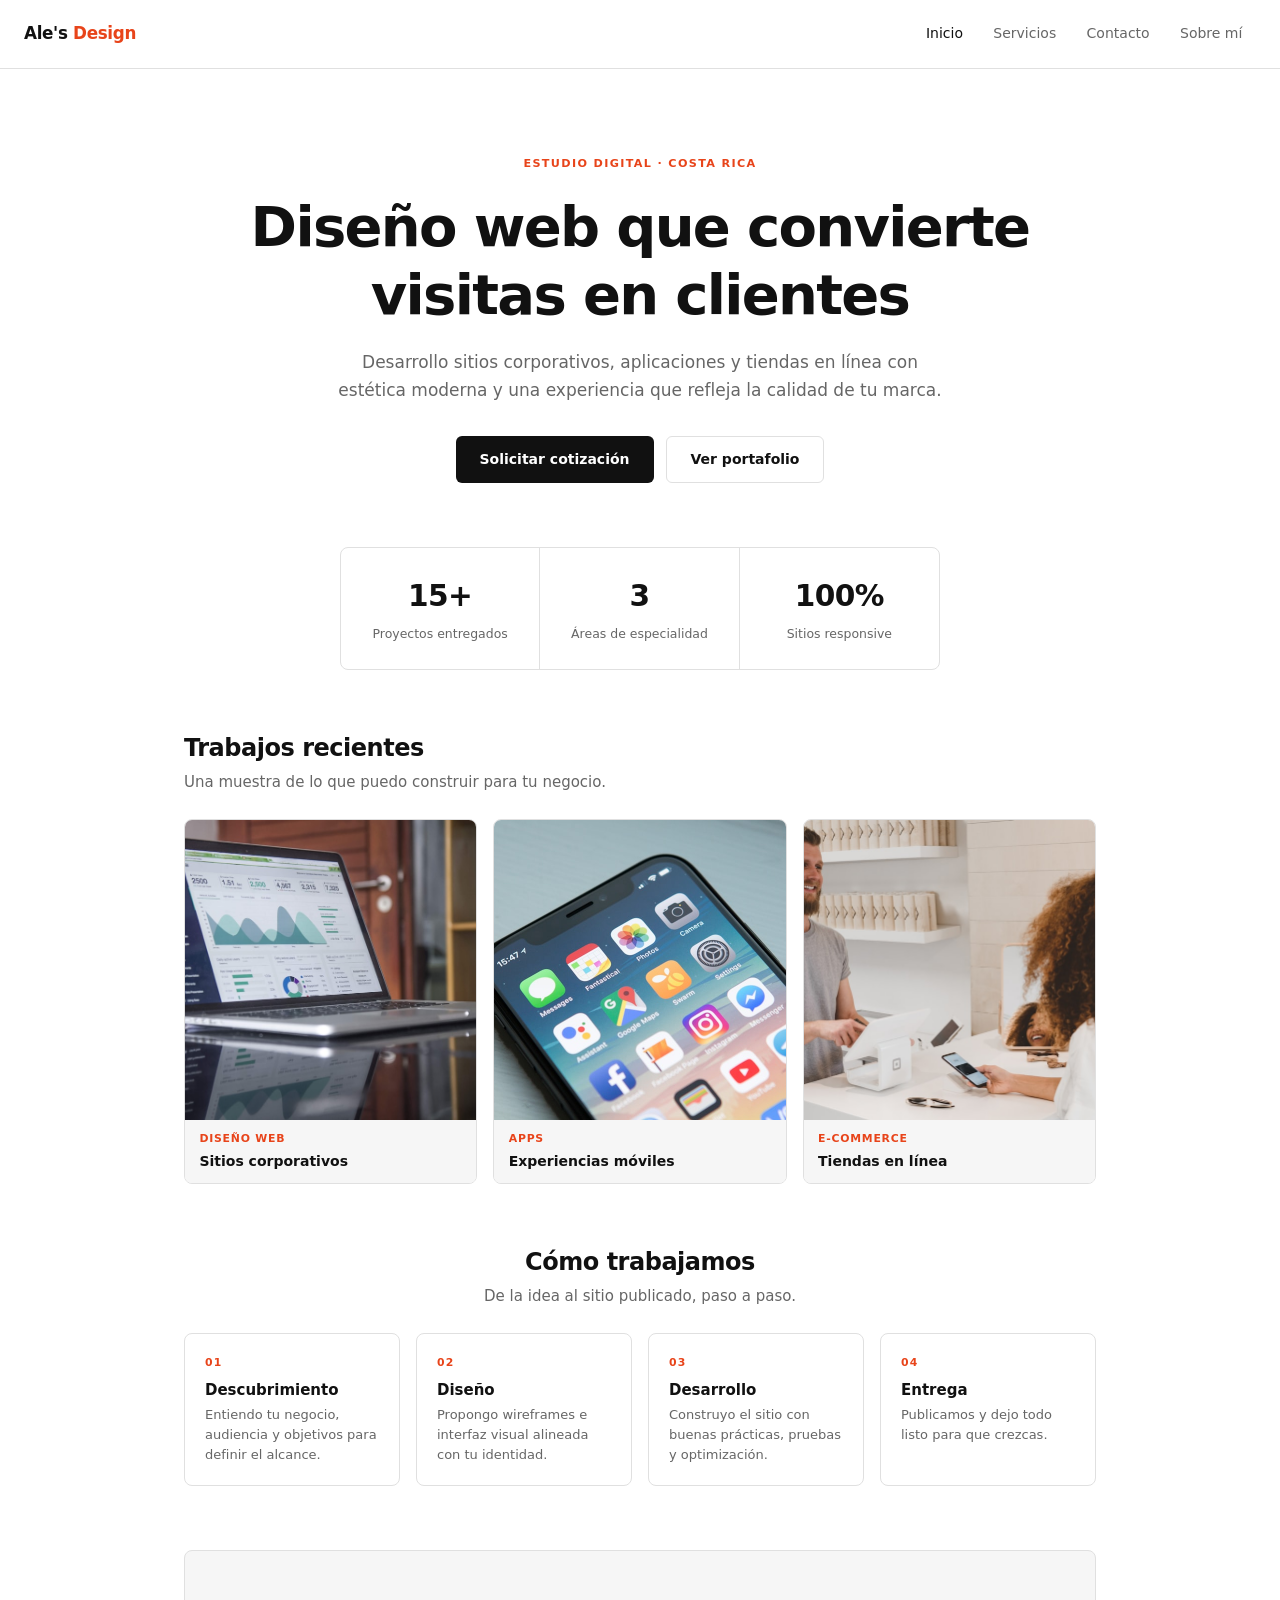
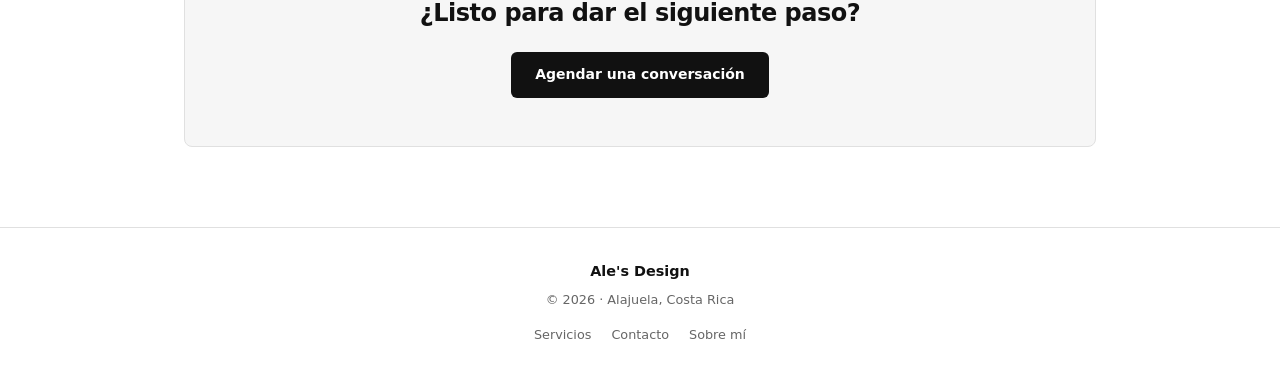
==== commit 26e44230: "Actualización: cambios en el diseño del sitio" ====
--- a/index.html
+++ b/index.html
@@ -3,182 +3,129 @@
 <head>
   <meta charset="UTF-8" />
   <meta name="viewport" content="width=device-width, initial-scale=1.0" />
-  <meta name="description" content="Ale's Design — Estudio de diseño y desarrollo web en Costa Rica. Sitios corporativos, apps y tiendas en línea con identidad visual memorable." />
+  <meta name="description" content="Ale's Design — Diseño y desarrollo web en Costa Rica. Sitios corporativos, apps y tiendas en línea." />
   <title>Inicio · Ale's Design</title>
-  <link rel="icon" href="data:image/svg+xml,%3Csvg xmlns='http://www.w3.org/2000/svg' viewBox='0 0 32 32'%3E%3Cdefs%3E%3ClinearGradient id='g' x1='0%25' y1='0%25' x2='100%25' y2='100%25'%3E%3Cstop offset='0%25' stop-color='%23ff5c47'/%3E%3Cstop offset='100%25' stop-color='%237b6cff'/%3E%3C/linearGradient%3E%3C/defs%3E%3Crect width='32' height='32' rx='8' fill='%2308080c'/%3E%3Ctext x='16' y='22' text-anchor='middle' font-family='system-ui,sans-serif' font-size='14' font-weight='700' fill='url(%23g)'%3EA%3C/text%3E%3C/svg%3E" type="image/svg+xml" />
   <link rel="stylesheet" href="css/styles.css" />
-  <link rel="preconnect" href="https://fonts.googleapis.com" />
-  <link rel="preconnect" href="https://fonts.gstatic.com" crossorigin />
-  <link href="https://fonts.googleapis.com/css2?family=Instrument+Sans:ital,wght@0,400;0,500;0,600;0,700;1,400&family=Syne:wght@600;700;800&display=swap" rel="stylesheet" />
-  <link rel="stylesheet" href="https://cdnjs.cloudflare.com/ajax/libs/font-awesome/6.5.1/css/all.min.css" crossorigin="anonymous" referrerpolicy="no-referrer" />
 </head>
-<body class="page--inicio">
-  <div class="page-loader" aria-hidden="true">
-    <div class="page-loader__bar"></div>
-  </div>
+<body>
 
-  <div class="page-shell">
-    <header class="site-header">
-      <a href="index.html" class="site-header__brand">Ale's <span>Design</span></a>
-      <button type="button" class="nav-toggle" aria-label="Abrir menú" aria-expanded="false" aria-controls="main-nav">
-        <i class="fas fa-bars" aria-hidden="true"></i>
-      </button>
-      <nav id="main-nav" class="main-nav" aria-label="Principal">
-        <a href="index.html" class="main-nav__link main-nav__link--active" aria-current="page">Inicio</a>
-        <a href="servicios.html" class="main-nav__link">Servicios</a>
-        <a href="contacto.html" class="main-nav__link">Contacto</a>
-        <a href="sobre.html" class="main-nav__link">Sobre mí</a>
-      </nav>
-    </header>
+  <header class="header">
+    <a href="index.html" class="logo">Ale's <span>Design</span></a>
+    <button class="nav-btn" aria-label="Abrir menú" aria-expanded="false">☰</button>
+    <nav class="nav" id="main-nav" aria-label="Principal">
+      <a href="index.html" class="nav__link nav__link--active" aria-current="page">Inicio</a>
+      <a href="servicios.html" class="nav__link">Servicios</a>
+      <a href="contacto.html" class="nav__link">Contacto</a>
+      <a href="sobre.html" class="nav__link">Sobre mí</a>
+    </nav>
+  </header>
 
-    <main>
-      <section class="hero" aria-label="Introducción">
-        <div class="hero__layout">
-          <div class="hero__content">
-            <p class="hero__eyebrow" data-reveal>Estudio digital · Costa Rica</p>
-            <h1 class="hero__title" data-reveal>Diseño web que convierte visitas en clientes</h1>
-            <p class="hero__subtitle" data-reveal>
-              Desarrollo sitios corporativos, aplicaciones y tiendas en línea con estética moderna, rendimiento optimizado y una experiencia que refleja la calidad de tu marca.
-            </p>
-            <div class="hero__actions" data-reveal>
-              <a class="btn btn--primary" href="contacto.html">Solicitar cotización</a>
-              <a class="btn btn--ghost" href="servicios.html">Ver portafolio</a>
-            </div>
+  <main>
+
+    <section class="hero">
+      <p class="hero__tag">Estudio digital · Costa Rica</p>
+      <h1 class="hero__title">Diseño web que convierte visitas en clientes</h1>
+      <p class="hero__text">
+        Desarrollo sitios corporativos, aplicaciones y tiendas en línea con estética moderna y una experiencia que refleja la calidad de tu marca.
+      </p>
+      <div class="hero__btns">
+        <a href="contacto.html" class="btn btn--dark">Solicitar cotización</a>
+        <a href="servicios.html" class="btn btn--outline">Ver portafolio</a>
+      </div>
+    </section>
+
+    <div class="container">
+      <div class="stats">
+        <div class="stat">
+          <span class="stat__num">15+</span>
+          <span class="stat__label">Proyectos entregados</span>
+        </div>
+        <div class="stat">
+          <span class="stat__num">3</span>
+          <span class="stat__label">Áreas de especialidad</span>
+        </div>
+        <div class="stat">
+          <span class="stat__num">100%</span>
+          <span class="stat__label">Sitios responsive</span>
+        </div>
+      </div>
+    </div>
+
+    <section class="works">
+      <div class="section-head">
+        <h2 class="section-title">Trabajos recientes</h2>
+        <p class="section-sub">Una muestra de lo que puedo construir para tu negocio.</p>
+      </div>
+      <div class="works-grid">
+        <a href="servicios.html" class="work-card">
+          <img src="img/diseno-web-1.jpg" alt="Sitio corporativo" loading="lazy" width="400" height="300" />
+          <div class="work-card__info">
+            <span class="work-card__tag">Diseño web</span>
+            <span class="work-card__title">Sitios corporativos</span>
           </div>
-          <figure class="hero__visual" data-reveal="right" aria-hidden="true">
-            <img src="img/hero-workspace.jpg" alt="" width="600" height="400" loading="eager" decoding="async" />
-          </figure>
-        </div>
+        </a>
+        <a href="servicios.html" class="work-card">
+          <img src="img/app-movil-1.jpg" alt="Aplicación móvil" loading="lazy" width="400" height="300" />
+          <div class="work-card__info">
+            <span class="work-card__tag">Apps</span>
+            <span class="work-card__title">Experiencias móviles</span>
+          </div>
+        </a>
+        <a href="servicios.html" class="work-card">
+          <img src="img/ecommerce-1.jpg" alt="Tienda en línea" loading="lazy" width="400" height="300" />
+          <div class="work-card__info">
+            <span class="work-card__tag">E-commerce</span>
+            <span class="work-card__title">Tiendas en línea</span>
+          </div>
+        </a>
+      </div>
+    </section>
 
-        <ul class="stats" data-reveal-stagger aria-label="Cifras del estudio">
-          <li class="stat">
-            <span class="stat__value">15+</span>
-            <span class="stat__label">Proyectos entregados</span>
-          </li>
-          <li class="stat">
-            <span class="stat__value">3</span>
-            <span class="stat__label">Áreas de especialidad</span>
-          </li>
-          <li class="stat">
-            <span class="stat__value">100%</span>
-            <span class="stat__label">Sitios responsive</span>
-          </li>
-        </ul>
+    <section class="process">
+      <div class="section-head section-head--center">
+        <h2 class="section-title">Cómo trabajamos</h2>
+        <p class="section-sub">De la idea al sitio publicado, paso a paso.</p>
+      </div>
+      <ol class="steps">
+        <li class="step">
+          <span class="step__num">01</span>
+          <h3 class="step__title">Descubrimiento</h3>
+          <p class="step__text">Entiendo tu negocio, audiencia y objetivos para definir el alcance.</p>
+        </li>
+        <li class="step">
+          <span class="step__num">02</span>
+          <h3 class="step__title">Diseño</h3>
+          <p class="step__text">Propongo wireframes e interfaz visual alineada con tu identidad.</p>
+        </li>
+        <li class="step">
+          <span class="step__num">03</span>
+          <h3 class="step__title">Desarrollo</h3>
+          <p class="step__text">Construyo el sitio con buenas prácticas, pruebas y optimización.</p>
+        </li>
+        <li class="step">
+          <span class="step__num">04</span>
+          <h3 class="step__title">Entrega</h3>
+          <p class="step__text">Publicamos y dejo todo listo para que crezcas.</p>
+        </li>
+      </ol>
+    </section>
 
-        <div class="features" data-reveal-stagger aria-label="Enfoque de trabajo">
-          <article class="feature-card">
-            <span class="feature-card__icon" aria-hidden="true"><i class="fas fa-wand-magic-sparkles"></i></span>
-            <h2 class="feature-card__title">Diseño UI</h2>
-            <p class="feature-card__text">Interfaces claras, tipografía cuidada y paletas coherentes con tu marca.</p>
-          </article>
-          <article class="feature-card">
-            <span class="feature-card__icon" aria-hidden="true"><i class="fas fa-code"></i></span>
-            <h2 class="feature-card__title">Desarrollo</h2>
-            <p class="feature-card__text">Código limpio, accesible y optimizado para móvil y escritorio.</p>
-          </article>
-          <article class="feature-card">
-            <span class="feature-card__icon" aria-hidden="true"><i class="fas fa-rocket"></i></span>
-            <h2 class="feature-card__title">Lanzamiento</h2>
-            <p class="feature-card__text">Entrega lista para publicar, con soporte y espacio para crecer.</p>
-          </article>
-        </div>
-      </section>
+    <section class="cta">
+      <h2 class="cta__title">¿Listo para dar el siguiente paso?</h2>
+      <a href="contacto.html" class="btn btn--dark">Agendar una conversación</a>
+    </section>
 
-      <section class="showcase panel" aria-labelledby="showcase-heading" data-reveal>
-        <div class="section-head">
-          <h2 id="showcase-heading" class="section-head__title">Trabajos recientes</h2>
-          <p class="section-head__lead">Una muestra de lo que puedo construir para tu negocio.</p>
-        </div>
-        <div class="showcase-grid">
-          <a href="servicios.html#diseno-web" class="showcase-card">
-            <img src="img/diseno-web-1.jpg" alt="Dashboard y sitio corporativo" width="400" height="260" loading="lazy" decoding="async" />
-            <span class="showcase-card__tag">Diseño web</span>
-            <span class="showcase-card__title">Sitios corporativos</span>
-          </a>
-          <a href="servicios.html#apps" class="showcase-card">
-            <img src="img/app-movil-1.jpg" alt="Interfaz de aplicación móvil" width="400" height="260" loading="lazy" decoding="async" />
-            <span class="showcase-card__tag">Apps</span>
-            <span class="showcase-card__title">Experiencias móviles</span>
-          </a>
-          <a href="servicios.html#ecommerce" class="showcase-card">
-            <img src="img/ecommerce-1.jpg" alt="Tienda en línea" width="400" height="260" loading="lazy" decoding="async" />
-            <span class="showcase-card__tag">E-commerce</span>
-            <span class="showcase-card__title">Tiendas en línea</span>
-          </a>
-        </div>
-      </section>
+  </main>
 
-      <section class="process" aria-labelledby="process-heading" data-reveal>
-        <div class="section-head section-head--center">
-          <h2 id="process-heading" class="section-head__title">Cómo trabajamos</h2>
-          <p class="section-head__lead">Un proceso claro, de la idea al sitio publicado.</p>
-        </div>
-        <ol class="process-steps" data-reveal-stagger>
-          <li class="process-step">
-            <span class="process-step__num">01</span>
-            <h3 class="process-step__title">Descubrimiento</h3>
-            <p class="process-step__text">Entiendo tu negocio, audiencia y objetivos para definir el alcance.</p>
-          </li>
-          <li class="process-step">
-            <span class="process-step__num">02</span>
-            <h3 class="process-step__title">Diseño</h3>
-            <p class="process-step__text">Propongo wireframes y una interfaz visual alineada con tu identidad.</p>
-          </li>
-          <li class="process-step">
-            <span class="process-step__num">03</span>
-            <h3 class="process-step__title">Desarrollo</h3>
-            <p class="process-step__text">Construyo el sitio con buenas prácticas, pruebas y optimización.</p>
-          </li>
-          <li class="process-step">
-            <span class="process-step__num">04</span>
-            <h3 class="process-step__title">Entrega</h3>
-            <p class="process-step__text">Publicamos, revisamos juntos y dejo todo listo para que crezcas.</p>
-          </li>
-        </ol>
-      </section>
-
-      <section class="cta-band" aria-label="Llamada a la acción" data-reveal>
-        <p class="cta-band__text">¿Listo para dar el siguiente paso con tu presencia digital?</p>
-        <a class="btn btn--primary" href="contacto.html">Agendar una conversación</a>
-      </section>
-
-      <section class="dock-section" aria-label="Accesos rápidos" data-reveal>
-        <p class="dock-section__hint">Explora el estudio</p>
-        <div class="dock" role="list">
-          <a href="servicios.html#diseno-web" class="dock__item" role="listitem" title="Diseño web">
-            <span class="dock__icon" aria-hidden="true"><i class="fas fa-palette"></i></span>
-            <span class="dock__label">Diseño web</span>
-          </a>
-          <a href="servicios.html#apps" class="dock__item" role="listitem" title="Apps">
-            <span class="dock__icon" aria-hidden="true"><i class="fas fa-mobile-screen"></i></span>
-            <span class="dock__label">Apps</span>
-          </a>
-          <a href="servicios.html#ecommerce" class="dock__item" role="listitem" title="E-commerce">
-            <span class="dock__icon" aria-hidden="true"><i class="fas fa-cart-shopping"></i></span>
-            <span class="dock__label">E-commerce</span>
-          </a>
-          <a href="contacto.html" class="dock__item" role="listitem" title="Contacto">
-            <span class="dock__icon" aria-hidden="true"><i class="fas fa-envelope"></i></span>
-            <span class="dock__label">Contacto</span>
-          </a>
-          <a href="sobre.html" class="dock__item" role="listitem" title="Sobre mí">
-            <span class="dock__icon" aria-hidden="true"><i class="fas fa-user"></i></span>
-            <span class="dock__label">Sobre mí</span>
-          </a>
-        </div>
-      </section>
-    </main>
-
-    <footer class="site-footer" data-reveal>
-      <p class="site-footer__brand">Ale's Design</p>
-      <p class="site-footer__copy">© 2026 · Alajuela, Costa Rica</p>
-      <nav class="site-footer__links" aria-label="Enlaces">
-        <a href="servicios.html">Servicios</a>
-        <a href="contacto.html">Contacto</a>
-        <a href="sobre.html">Sobre mí</a>
-      </nav>
-    </footer>
-  </div>
+  <footer class="footer">
+    <p class="footer__brand">Ale's Design</p>
+    <p class="footer__copy">© 2026 · Alajuela, Costa Rica</p>
+    <nav class="footer__nav" aria-label="Pie de página">
+      <a href="servicios.html">Servicios</a>
+      <a href="contacto.html">Contacto</a>
+      <a href="sobre.html">Sobre mí</a>
+    </nav>
+  </footer>
 
   <script src="js/site.js" defer></script>
 </body>
--- a/css/styles.css
+++ b/css/styles.css
@@ -1,1276 +1,488 @@
-/* ——— Design tokens ——— */
+/* ——— Variables ——— */
 :root {
-  --bg: #08080c;
-  --bg-elevated: #0d0d12;
-  --surface: rgba(16, 16, 22, 0.74);
-  --surface-solid: #10101a;
-  --surface-hover: #18182a;
-  --text: #ebebef;
-  --text-muted: #84849a;
-  --heading: #ffffff;
-  --line: rgba(255, 255, 255, 0.07);
-  --line-strong: rgba(255, 255, 255, 0.12);
-  --accent: #ff5c47;
-  --accent-2: #7b6cff;
-  --accent-soft: rgba(255, 92, 71, 0.11);
-  --accent-glow: rgba(255, 92, 71, 0.25);
-  --gradient: linear-gradient(135deg, var(--accent) 0%, var(--accent-2) 100%);
-  --gradient-text: linear-gradient(120deg, #ffffff 0%, #ffbfb5 52%, #bbb6ff 100%);
-  --shadow-sm: 0 1px 4px rgba(0, 0, 0, 0.45);
-  --shadow-card: 0 4px 24px rgba(0, 0, 0, 0.38);
-  --shadow-card-hover: 0 10px 36px rgba(0, 0, 0, 0.5);
-  --radius: 10px;
-  --radius-lg: 16px;
-  --radius-xl: 24px;
-  --max-width: 1080px;
-  --header-h: 3.625rem;
-  --font-display: "Syne", system-ui, sans-serif;
-  --font-body: "Instrument Sans", system-ui, sans-serif;
-  --ease-out: cubic-bezier(0.16, 1, 0.3, 1);
-  --ease-spring: cubic-bezier(0.34, 1.4, 0.64, 1);
-  --reveal-distance: 14px;
-  --duration-fast: 0.17s;
-  --duration: 0.55s;
-  --duration-slow: 0.85s;
-}
-
-*,
-*::before,
-*::after {
-  box-sizing: border-box;
-}
-
-html {
-  scroll-behavior: smooth;
-  background-color: var(--bg);
-}
-
-@media (prefers-reduced-motion: reduce) {
-  html { scroll-behavior: auto; }
-  *, *::before, *::after {
-    animation-duration: 0.01ms !important;
-    animation-iteration-count: 1 !important;
-    transition-duration: 0.01ms !important;
-  }
-  [data-reveal] { opacity: 1 !important; transform: none !important; }
-}
+  --bg: #ffffff;
+  --bg-alt: #f6f6f6;
+  --text: #111111;
+  --muted: #666666;
+  --accent: #e8441a;
+  --border: #e0e0e0;
+  --max: 960px;
+  --font: system-ui, -apple-system, "Segoe UI", sans-serif;
+  --radius: 8px;
+}
+
+/* ——— Reset ——— */
+*, *::before, *::after { box-sizing: border-box; }
+
+html { scroll-behavior: smooth; }
 
 body {
-  position: relative;
-  isolation: isolate;
   margin: 0;
-  min-height: 100vh;
-  font-family: var(--font-body);
-  font-size: 0.9375rem;
-  line-height: 1.68;
-  color: var(--text);
-  background-color: var(--bg);
+  font-family: var(--font);
+  font-size: 1rem;
+  line-height: 1.65;
+  color: var(--text);
+  background: var(--bg);
   -webkit-font-smoothing: antialiased;
-  -moz-osx-font-smoothing: grayscale;
-  overflow-wrap: break-word;
-  word-break: break-word;
-}
-
-body.is-loading {
-  overflow: hidden;
-}
-
-body::before {
-  content: "";
-  position: fixed;
-  inset: 0;
-  z-index: -2;
-  background:
-    radial-gradient(ellipse 60% 45% at 85% -5%, rgba(123, 108, 255, 0.18), transparent 55%),
-    radial-gradient(ellipse 55% 40% at 8% 100%, rgba(255, 92, 71, 0.13), transparent 50%),
-    radial-gradient(ellipse 35% 28% at 50% 50%, rgba(123, 108, 255, 0.05), transparent 60%);
-  pointer-events: none;
-}
-
-body::after {
-  content: "";
-  position: fixed;
-  inset: 0;
-  z-index: -1;
-  opacity: 0.35;
-  background-image: url("data:image/svg+xml,%3Csvg viewBox='0 0 256 256' xmlns='http://www.w3.org/2000/svg'%3E%3Cfilter id='n'%3E%3CfeTurbulence type='fractalNoise' baseFrequency='0.9' numOctaves='4' stitchTiles='stitch'/%3E%3C/filter%3E%3Crect width='100%25' height='100%25' filter='url(%23n)' opacity='0.04'/%3E%3C/svg%3E");
-  pointer-events: none;
-}
-
-/* ——— Page loader ——— */
-.page-loader {
-  position: fixed;
-  inset: 0;
-  z-index: 9999;
-  display: flex;
-  align-items: center;
-  justify-content: center;
-  background: var(--bg);
-  transition: opacity 0.5s var(--ease-out), visibility 0.5s;
-}
-
-.page-loader.is-done {
-  opacity: 0;
-  visibility: hidden;
-  pointer-events: none;
-}
-
-.page-loader__bar {
-  width: 100px;
-  height: 1.5px;
-  background: var(--line);
-  border-radius: 2px;
-  overflow: hidden;
-}
-
-.page-loader__bar::after {
-  content: "";
-  display: block;
-  width: 45%;
-  height: 100%;
-  background: var(--gradient);
-  border-radius: 2px;
-  animation: loader-slide 0.9s var(--ease-out) infinite;
-}
-
-@keyframes loader-slide {
-  0%   { transform: translateX(-120%); }
-  100% { transform: translateX(340%); }
-}
-
-/* ——— Reveal animations ——— */
-[data-reveal] {
-  opacity: 0;
-  transform: translateY(var(--reveal-distance));
-  transition:
-    opacity var(--duration) var(--ease-out),
-    transform var(--duration) var(--ease-out);
-}
-
-[data-reveal].is-visible {
-  opacity: 1;
-  transform: translateY(0);
-}
-
-[data-reveal="fade"] { transform: none; }
-
-[data-reveal="scale"] { transform: scale(0.97); }
-[data-reveal="scale"].is-visible { transform: scale(1); }
-
-[data-reveal="left"]  { transform: translateX(calc(var(--reveal-distance) * -1)); }
-[data-reveal="right"] { transform: translateX(var(--reveal-distance)); }
-
-[data-reveal-stagger] > * {
-  opacity: 0;
-  transform: translateY(12px);
-  transition:
-    opacity var(--duration) var(--ease-out),
-    transform var(--duration) var(--ease-out);
-}
-
-[data-reveal-stagger].is-visible > * {
-  opacity: 1;
-  transform: translateY(0);
-}
-
-[data-reveal-stagger].is-visible > *:nth-child(1) { transition-delay: 0.04s; }
-[data-reveal-stagger].is-visible > *:nth-child(2) { transition-delay: 0.09s; }
-[data-reveal-stagger].is-visible > *:nth-child(3) { transition-delay: 0.14s; }
-[data-reveal-stagger].is-visible > *:nth-child(4) { transition-delay: 0.19s; }
-[data-reveal-stagger].is-visible > *:nth-child(5) { transition-delay: 0.24s; }
-[data-reveal-stagger].is-visible > *:nth-child(6) { transition-delay: 0.29s; }
-
-/* ——— Layout ——— */
-.page-shell {
-  max-width: var(--max-width);
-  margin: 0 auto;
-  padding: 0 1.5rem 3rem;
-}
+}
+
+h1, h2, h3 { margin: 0; line-height: 1.2; }
+p { margin: 0; }
+img { display: block; max-width: 100%; }
+a { color: inherit; }
 
 /* ——— Header ——— */
-.site-header {
+.header {
   position: sticky;
   top: 0;
   z-index: 100;
   display: flex;
   align-items: center;
   justify-content: space-between;
-  gap: 1rem;
-  margin: 0 -0.5rem 2rem;
-  padding: 0.75rem 1.15rem;
-  border-radius: var(--radius-lg);
-  border: 1px solid var(--line);
-  background: rgba(8, 8, 12, 0.8);
-  backdrop-filter: blur(24px);
-  -webkit-backdrop-filter: blur(24px);
-  transition:
-    border-color var(--duration-fast) var(--ease-out),
-    box-shadow var(--duration-fast) var(--ease-out);
-}
-
-.site-header.is-scrolled {
-  border-color: var(--line-strong);
-  box-shadow: var(--shadow-card);
-}
-
-.site-header__brand {
-  font-family: var(--font-display);
-  font-size: 1rem;
-  font-weight: 700;
-  letter-spacing: -0.03em;
-  color: var(--heading);
+  padding: 1rem 1.5rem;
+  background: #fff;
+  border-bottom: 1px solid var(--border);
+}
+
+.logo {
+  font-size: 1.05rem;
+  font-weight: 700;
+  letter-spacing: -0.02em;
   text-decoration: none;
-  transition: opacity var(--duration-fast) var(--ease-out);
-}
-
-.site-header__brand span {
-  background: var(--gradient);
-  -webkit-background-clip: text;
-  background-clip: text;
-  -webkit-text-fill-color: transparent;
-  padding-right: 0.06em;
-}
-
-.site-header__brand:hover { opacity: 0.8; }
-
-.main-nav {
-  display: flex;
-  align-items: center;
-  gap: 0.1rem;
-}
-
-.main-nav__link {
-  position: relative;
+  color: var(--text);
+}
+
+.logo span { color: var(--accent); }
+
+.nav {
+  display: flex;
+  gap: 0.2rem;
+}
+
+.nav__link {
+  padding: 0.4rem 0.85rem;
+  font-size: 0.875rem;
+  font-weight: 500;
+  color: var(--muted);
+  text-decoration: none;
+  border-radius: 6px;
+  transition: color 0.15s, background 0.15s;
+}
+
+.nav__link:hover { color: var(--text); background: var(--bg-alt); }
+.nav__link--active { color: var(--text); }
+
+.nav-btn {
+  display: none;
   padding: 0.4rem 0.8rem;
-  font-size: 0.8125rem;
-  font-weight: 500;
-  color: var(--text-muted);
-  text-decoration: none;
-  border-radius: 999px;
-  transition:
-    color var(--duration-fast) var(--ease-out),
-    background var(--duration-fast) var(--ease-out);
-}
-
-.main-nav__link:hover {
-  color: var(--text);
-  background: rgba(255, 255, 255, 0.05);
-}
-
-.main-nav__link--active {
-  color: var(--heading);
-  background: var(--accent-soft);
-}
-
-.main-nav__link--active::after {
-  content: "";
-  position: absolute;
-  bottom: 0.32rem;
-  left: 50%;
-  width: 3px;
-  height: 3px;
-  border-radius: 50%;
-  background: var(--accent);
-  transform: translateX(-50%);
-}
-
-.nav-toggle {
-  display: none;
-  align-items: center;
-  justify-content: center;
-  width: 2.25rem;
-  height: 2.25rem;
-  padding: 0;
-  font-size: 1rem;
-  color: var(--text);
-  background: rgba(255, 255, 255, 0.05);
-  border: 1px solid var(--line);
-  border-radius: var(--radius);
+  font-size: 1.1rem;
+  background: none;
+  border: 1px solid var(--border);
+  border-radius: 6px;
   cursor: pointer;
-  transition:
-    background var(--duration-fast) var(--ease-out),
-    border-color var(--duration-fast) var(--ease-out);
-}
-
-.nav-toggle:hover {
-  background: rgba(255, 255, 255, 0.09);
-  border-color: var(--line-strong);
-}
-
-/* ——— Panels ——— */
-.panel {
-  border: 1px solid var(--line);
-  border-radius: var(--radius-lg);
-  background: var(--surface);
-  backdrop-filter: blur(16px);
-  -webkit-backdrop-filter: blur(16px);
-  box-shadow: var(--shadow-card);
-}
-
-/* ——— Section headings ——— */
-.section-head { margin-bottom: 1.35rem; }
-.section-head--center { text-align: center; }
-
-.section-head__title {
-  margin: 0;
-  font-family: var(--font-display);
-  font-size: clamp(1.1rem, 2.5vw, 1.4rem);
-  font-weight: 700;
-  line-height: 1.2;
-  letter-spacing: -0.02em;
-  color: var(--heading);
-  text-rendering: optimizeLegibility;
-}
-
-.section-head__lead {
-  margin: 0.45rem 0 0;
-  font-size: 0.875rem;
-  line-height: 1.65;
-  color: var(--text-muted);
-  max-width: 36em;
-}
-
-.section-head--center .section-head__lead {
-  margin-left: auto;
-  margin-right: auto;
-}
-
-.page-cta {
-  text-align: center;
-  margin-top: 1.75rem;
+  color: var(--text);
+}
+
+/* ——— Container ——— */
+.container {
+  max-width: var(--max);
+  margin: 0 auto;
+  padding: 0 1.5rem;
 }
 
 /* ——— Hero ——— */
 .hero {
-  padding: 1.5rem 0 1rem;
-  width: 100%;
-  max-width: 56rem;
+  padding: 5rem 1.5rem 4rem;
+  text-align: center;
+  max-width: var(--max);
   margin: 0 auto;
 }
 
-.hero__layout {
-  display: grid;
-  grid-template-columns: 1fr 1fr;
-  gap: 2.5rem;
-  align-items: center;
-  text-align: left;
-}
-
-.hero__content { max-width: 27rem; }
-
-.hero__visual {
-  margin: 0;
-  position: relative;
-  border-radius: var(--radius-lg);
-  overflow: hidden;
-  border: 1px solid var(--line);
-  box-shadow: var(--shadow-card);
-  will-change: transform;
-}
-
-.hero__visual::after {
-  content: "";
-  position: absolute;
-  inset: 0;
-  background: linear-gradient(155deg, transparent 45%, rgba(8, 8, 12, 0.45) 100%);
-  pointer-events: none;
-}
-
-.hero__visual img {
-  display: block;
-  width: 100%;
-  height: auto;
-  aspect-ratio: 3 / 2;
-  object-fit: cover;
-}
-
-.hero__eyebrow {
+.hero__tag {
+  display: inline-block;
+  margin-bottom: 1.25rem;
+  font-size: 0.7rem;
+  font-weight: 700;
+  letter-spacing: 0.12em;
+  text-transform: uppercase;
+  color: var(--accent);
+}
+
+.hero__title {
+  font-size: clamp(2rem, 5vw, 3.5rem);
+  font-weight: 800;
+  letter-spacing: -0.03em;
+}
+
+.hero__text {
+  margin: 1.25rem auto 0;
+  max-width: 38rem;
+  font-size: 1.0625rem;
+  color: var(--muted);
+}
+
+.hero__btns {
+  display: flex;
+  justify-content: center;
+  gap: 0.75rem;
+  margin-top: 2rem;
+  flex-wrap: wrap;
+}
+
+/* ——— Buttons ——— */
+.btn {
   display: inline-flex;
   align-items: center;
-  gap: 0.45rem;
-  margin: 0 0 1rem;
-  padding: 0.3rem 0.8rem;
-  font-size: 0.6875rem;
+  padding: 0.7rem 1.5rem;
+  font-family: var(--font);
+  font-size: 0.875rem;
   font-weight: 600;
-  letter-spacing: 0.1em;
-  text-transform: uppercase;
-  color: var(--accent);
-  border: 1px solid rgba(255, 92, 71, 0.3);
-  border-radius: 999px;
-  background: var(--accent-soft);
-  animation: eyebrow-pulse 3.5s ease-in-out infinite;
-}
-
-.hero__eyebrow::before {
-  content: "";
-  display: block;
-  width: 5px;
-  height: 5px;
-  border-radius: 50%;
-  background: var(--accent);
-  animation: dot-blink 3.5s ease-in-out infinite;
-}
-
-@keyframes eyebrow-pulse {
-  0%, 100% { box-shadow: 0 0 0 0 rgba(255, 92, 71, 0); }
-  50% { box-shadow: 0 0 18px rgba(255, 92, 71, 0.18); }
-}
-
-@keyframes dot-blink {
-  0%, 100% { opacity: 1; }
-  50% { opacity: 0.4; }
-}
-
-.hero__title {
-  margin: 0;
-  font-family: var(--font-display);
-  font-size: clamp(1.75rem, 4.5vw, 3.25rem);
-  font-weight: 800;
-  line-height: 1.08;
-  letter-spacing: -0.03em;
-  background: var(--gradient-text);
-  -webkit-background-clip: text;
-  background-clip: text;
-  -webkit-text-fill-color: transparent;
-  padding-right: 0.08em;
-  padding-bottom: 0.05em;
-  text-rendering: optimizeLegibility;
-}
-
-.hero__subtitle {
-  margin: 1.1rem 0 0;
-  font-size: clamp(0.875rem, 2vw, 0.9375rem);
-  font-weight: 400;
-  color: var(--text-muted);
-  line-height: 1.72;
-}
-
-.hero__actions {
-  display: flex;
-  flex-wrap: wrap;
-  align-items: center;
-  gap: 0.65rem;
-  margin-top: 1.75rem;
-}
+  text-decoration: none;
+  border-radius: 6px;
+  border: none;
+  cursor: pointer;
+  transition: opacity 0.15s, transform 0.15s;
+}
+
+.btn:hover { opacity: 0.82; transform: translateY(-1px); }
+.btn:active { transform: scale(0.97); }
+
+.btn--dark { background: var(--text); color: #fff; }
+
+.btn--outline {
+  background: none;
+  color: var(--text);
+  border: 1.5px solid var(--border);
+}
+
+.btn--outline:hover { border-color: var(--text); opacity: 1; }
 
 /* ——— Stats ——— */
 .stats {
   display: grid;
   grid-template-columns: repeat(3, 1fr);
-  gap: 0.75rem;
-  margin: 2rem auto 0;
+  max-width: 600px;
+  margin: 0 auto;
+  border: 1px solid var(--border);
+  border-radius: var(--radius);
+  overflow: hidden;
+}
+
+.stat {
+  display: flex;
+  flex-direction: column;
+  align-items: center;
+  padding: 1.5rem 1rem;
+  text-align: center;
+  border-right: 1px solid var(--border);
+}
+
+.stat:last-child { border-right: none; }
+
+.stat__num {
+  font-size: 1.85rem;
+  font-weight: 800;
+  letter-spacing: -0.02em;
+}
+
+.stat__label {
+  margin-top: 0.2rem;
+  font-size: 0.78rem;
+  color: var(--muted);
+}
+
+/* ——— Section header ——— */
+.section-head { margin-bottom: 1.5rem; }
+.section-head--center { text-align: center; }
+
+.section-title {
+  font-size: 1.5rem;
+  font-weight: 700;
+  letter-spacing: -0.02em;
+}
+
+.section-sub {
+  margin-top: 0.45rem;
+  font-size: 0.9375rem;
+  color: var(--muted);
+}
+
+/* ——— Works ——— */
+.works {
+  max-width: var(--max);
+  margin: 4rem auto 0;
+  padding: 0 1.5rem;
+}
+
+.works-grid {
+  display: grid;
+  grid-template-columns: repeat(3, 1fr);
+  gap: 1rem;
+  margin-top: 1.5rem;
+}
+
+.work-card {
+  display: block;
+  border: 1px solid var(--border);
+  border-radius: var(--radius);
+  overflow: hidden;
+  text-decoration: none;
+  color: var(--text);
+  transition: box-shadow 0.2s, transform 0.2s;
+}
+
+.work-card:hover {
+  transform: translateY(-3px);
+  box-shadow: 0 8px 24px rgba(0,0,0,0.08);
+}
+
+.work-card img {
+  width: 100%;
+  aspect-ratio: 4/3;
+  object-fit: cover;
+}
+
+.work-card__info {
+  padding: 0.65rem 0.9rem;
+  display: flex;
+  flex-direction: column;
+  gap: 0.1rem;
+  background: var(--bg-alt);
+}
+
+.work-card__tag {
+  font-size: 0.68rem;
+  font-weight: 700;
+  letter-spacing: 0.07em;
+  text-transform: uppercase;
+  color: var(--accent);
+}
+
+.work-card__title {
+  font-size: 0.875rem;
+  font-weight: 600;
+}
+
+/* ——— Process ——— */
+.process {
+  max-width: var(--max);
+  margin: 4rem auto 0;
+  padding: 0 1.5rem;
+  text-align: center;
+}
+
+.steps {
+  display: grid;
+  grid-template-columns: repeat(4, 1fr);
+  gap: 1rem;
+  margin: 1.5rem 0 0;
   padding: 0;
   list-style: none;
-  max-width: 40rem;
-}
-
-.stat {
-  padding: 1rem 0.85rem;
-  text-align: center;
-  border: 1px solid var(--line);
-  border-radius: var(--radius);
-  background: rgba(255, 255, 255, 0.025);
-  transition: border-color var(--duration-fast) var(--ease-out);
-}
-
-.stat:hover { border-color: var(--line-strong); }
-
-.stat__value {
+  text-align: left;
+}
+
+.step {
+  padding: 1.25rem;
+  border: 1px solid var(--border);
+  border-radius: var(--radius);
+}
+
+.step__num {
   display: block;
-  font-family: var(--font-display);
-  font-size: 1.55rem;
-  font-weight: 800;
-  letter-spacing: -0.02em;
-  background: var(--gradient);
-  -webkit-background-clip: text;
-  background-clip: text;
-  -webkit-text-fill-color: transparent;
-  padding-right: 0.08em;
-  padding-bottom: 0.03em;
-}
-
-.stat__label {
-  display: block;
-  margin-top: 0.3rem;
-  font-size: 0.72rem;
-  font-weight: 500;
-  letter-spacing: 0.01em;
-  color: var(--text-muted);
-}
-
-/* ——— Showcase ——— */
-.showcase {
-  width: 100%;
-  max-width: 56rem;
-  margin: 0 auto;
-  padding: 1.5rem;
-}
-
-.showcase-grid {
-  display: grid;
-  grid-template-columns: repeat(3, 1fr);
-  gap: 0.85rem;
-}
-
-.showcase-card {
-  position: relative;
-  display: block;
-  overflow: hidden;
-  border-radius: var(--radius);
-  border: 1px solid var(--line);
-  text-decoration: none;
-  color: inherit;
-  will-change: transform;
-  transition:
-    transform 0.28s var(--ease-out),
-    border-color 0.28s var(--ease-out),
-    box-shadow 0.28s var(--ease-out);
-}
-
-.showcase-card:hover {
-  transform: translateY(-3px);
-  border-color: rgba(255, 92, 71, 0.3);
-  box-shadow: var(--shadow-card-hover);
-}
-
-.showcase-card img {
-  display: block;
-  width: 100%;
-  aspect-ratio: 4 / 3;
-  object-fit: cover;
-  transition: transform 0.55s var(--ease-out);
-}
-
-.showcase-card:hover img { transform: scale(1.04); }
-
-.showcase-card__tag {
-  position: absolute;
-  top: 0.65rem;
-  left: 0.65rem;
-  padding: 0.2rem 0.55rem;
-  font-size: 0.625rem;
-  font-weight: 700;
-  letter-spacing: 0.07em;
-  text-transform: uppercase;
-  color: var(--heading);
-  background: rgba(8, 8, 12, 0.78);
-  border: 1px solid var(--line);
-  border-radius: 999px;
-  backdrop-filter: blur(8px);
-}
-
-.showcase-card__title {
-  display: block;
-  padding: 0.75rem 0.9rem;
-  font-family: var(--font-display);
-  font-size: 0.8125rem;
-  font-weight: 700;
-  color: var(--heading);
-  background: rgba(0, 0, 0, 0.38);
-}
-
-/* ——— Process ——— */
-.process {
-  width: 100%;
-  max-width: 56rem;
-  margin: 1.75rem auto 0;
-  padding: 0 0.5rem;
-}
-
-.process-steps {
-  display: grid;
-  grid-template-columns: repeat(4, 1fr);
-  gap: 0.75rem;
-  margin: 0;
-  padding: 0;
-  list-style: none;
-}
-
-.process-step {
-  padding: 1.1rem 0.95rem;
-  border: 1px solid var(--line);
-  border-radius: var(--radius);
-  background: rgba(255, 255, 255, 0.02);
-  will-change: transform;
-  transition:
-    border-color 0.28s var(--ease-out),
-    background 0.28s var(--ease-out),
-    transform 0.28s var(--ease-out);
-}
-
-.process-step:hover {
-  transform: translateY(-2px);
-  border-color: rgba(123, 108, 255, 0.3);
-  background: rgba(123, 108, 255, 0.05);
-}
-
-.process-step__num {
-  display: block;
-  font-family: var(--font-display);
-  font-size: 0.6875rem;
-  font-weight: 800;
+  font-size: 0.68rem;
+  font-weight: 700;
   letter-spacing: 0.1em;
   color: var(--accent);
-  margin-bottom: 0.45rem;
-}
-
-.process-step__title {
-  margin: 0 0 0.35rem;
-  font-family: var(--font-display);
-  font-size: 0.875rem;
-  font-weight: 700;
-  color: var(--heading);
-}
-
-.process-step__text {
-  margin: 0;
-  font-size: 0.775rem;
-  line-height: 1.58;
-  color: var(--text-muted);
-}
-
-/* ——— CTA band ——— */
-.cta-band {
-  width: 100%;
-  max-width: 40rem;
-  margin: 2rem auto 0;
-  padding: 1.75rem 1.5rem;
+  margin-bottom: 0.6rem;
+}
+
+.step__title {
+  font-size: 0.9375rem;
+  font-weight: 700;
+  margin-bottom: 0.35rem;
+}
+
+.step__text {
+  font-size: 0.8125rem;
+  color: var(--muted);
+  line-height: 1.55;
+}
+
+/* ——— CTA ——— */
+.cta {
+  margin: 4rem 1.5rem 0;
+  max-width: calc(var(--max) - 3rem);
+  margin-left: auto;
+  margin-right: auto;
+  padding: 3rem 2rem;
   text-align: center;
-  border-radius: var(--radius-lg);
-  border: 1px solid rgba(255, 92, 71, 0.2);
-  background: linear-gradient(135deg, rgba(255, 92, 71, 0.08) 0%, rgba(123, 108, 255, 0.08) 100%);
-}
-
-.cta-band__text {
-  margin: 0 0 1.1rem;
+  background: var(--bg-alt);
+  border-radius: var(--radius);
+  border: 1px solid var(--border);
+}
+
+.cta__title {
+  font-size: 1.5rem;
+  font-weight: 700;
+  letter-spacing: -0.02em;
+  margin-bottom: 1.5rem;
+}
+
+/* ——— Contact ——— */
+.page-hero {
+  max-width: var(--max);
+  margin: 0 auto;
+  padding: 3.5rem 1.5rem 2rem;
+}
+
+.page-hero h1 {
+  font-size: clamp(1.75rem, 4vw, 2.5rem);
+  font-weight: 800;
+  letter-spacing: -0.025em;
+}
+
+.page-hero p {
+  margin-top: 0.75rem;
+  max-width: 38rem;
+  font-size: 0.9375rem;
+  color: var(--muted);
+}
+
+.contact-wrap {
+  max-width: var(--max);
+  margin: 0 auto;
+  padding: 0 1.5rem;
+  display: grid;
+  grid-template-columns: 1fr 1.4fr;
+  gap: 2rem;
+  align-items: start;
+}
+
+/* Contact channels */
+.channels {
+  display: flex;
+  flex-direction: column;
+  gap: 0.65rem;
+}
+
+.channel {
+  display: flex;
+  flex-direction: column;
+  gap: 0.2rem;
+  padding: 1rem 1.1rem;
+  border: 1px solid var(--border);
+  border-radius: var(--radius);
+  text-decoration: none;
+  color: var(--text);
+  transition: border-color 0.15s, background 0.15s;
+}
+
+a.channel:hover {
+  border-color: var(--accent);
+  background: #fff9f8;
+}
+
+.channel__type {
+  font-size: 0.68rem;
+  font-weight: 700;
+  letter-spacing: 0.08em;
+  text-transform: uppercase;
+  color: var(--muted);
+}
+
+.channel__value {
   font-size: 0.9375rem;
   font-weight: 500;
-  line-height: 1.55;
-  color: var(--heading);
-}
-
-/* ——— Buttons ——— */
-.btn {
-  display: inline-flex;
-  align-items: center;
-  justify-content: center;
-  gap: 0.45rem;
-  padding: 0.65rem 1.45rem;
-  font-family: var(--font-body);
-  font-size: 0.8125rem;
-  font-weight: 600;
-  letter-spacing: 0.01em;
-  text-decoration: none;
-  border-radius: 999px;
-  border: none;
-  cursor: pointer;
-  transition:
-    transform var(--duration-fast) var(--ease-out),
-    box-shadow 0.25s var(--ease-out),
-    background 0.25s var(--ease-out),
-    opacity var(--duration-fast) var(--ease-out);
-  will-change: transform;
-}
-
-.btn:active { transform: scale(0.97) !important; }
-
-.btn--primary {
-  color: #fff;
-  background: var(--gradient);
-  box-shadow: 0 3px 18px var(--accent-glow);
-}
-
-.btn--primary:hover {
-  transform: translateY(-2px);
-  box-shadow: 0 6px 28px var(--accent-glow);
-}
-
-.btn--ghost {
-  color: var(--text);
-  background: transparent;
-  border: 1px solid var(--line-strong);
-}
-
-.btn--ghost:hover {
-  background: rgba(255, 255, 255, 0.05);
-  border-color: rgba(255, 255, 255, 0.22);
-  transform: translateY(-2px);
-}
-
-/* ——— Features strip ——— */
-.features {
-  display: grid;
-  grid-template-columns: repeat(3, 1fr);
-  gap: 0.75rem;
+}
+
+/* Map */
+.map-block {
+  margin-top: 1.5rem;
+}
+
+.map-block h2 {
+  font-size: 0.875rem;
+  font-weight: 700;
+  margin-bottom: 0.65rem;
+}
+
+.map-embed {
   width: 100%;
-  max-width: 40rem;
-  margin: 2rem auto 0;
-  text-align: center;
-}
-
-.feature-card {
-  padding: 1.1rem 0.9rem;
-  text-align: center;
-  border: 1px solid var(--line);
-  border-radius: var(--radius);
-  background: rgba(255, 255, 255, 0.025);
-  will-change: transform;
-  transition:
-    border-color 0.28s var(--ease-out),
-    background 0.28s var(--ease-out),
-    transform 0.28s var(--ease-out),
-    box-shadow 0.28s var(--ease-out);
-}
-
-.feature-card:hover {
-  border-color: rgba(255, 92, 71, 0.3);
-  background: rgba(255, 92, 71, 0.05);
-  transform: translateY(-3px);
-  box-shadow: 0 6px 22px rgba(255, 92, 71, 0.1);
-}
-
-.feature-card__icon {
-  display: flex;
-  align-items: center;
-  justify-content: center;
-  width: 2.25rem;
-  height: 2.25rem;
-  margin: 0 auto 0.65rem;
-  font-size: 0.9rem;
-  color: var(--accent);
-  background: var(--accent-soft);
-  border-radius: var(--radius);
-  transition: transform 0.28s var(--ease-spring);
-}
-
-.feature-card:hover .feature-card__icon {
-  transform: scale(1.1);
-}
-
-.feature-card__title {
-  margin: 0;
-  font-family: var(--font-display);
-  font-size: 0.8125rem;
-  font-weight: 700;
-  color: var(--heading);
-}
-
-.feature-card__text {
-  margin: 0.3rem 0 0;
-  font-size: 0.75rem;
-  color: var(--text-muted);
-  line-height: 1.55;
-}
-
-/* ——— Dock ——— */
-.dock-section {
-  width: 100%;
-  display: flex;
-  flex-direction: column;
-  align-items: center;
-  padding: 0.75rem 0;
-}
-
-.dock-section__hint {
-  margin: 0 0 0.85rem;
-  font-size: 0.75rem;
-  font-weight: 500;
-  color: var(--text-muted);
-  letter-spacing: 0.05em;
-}
-
-.dock {
-  display: flex;
-  align-items: flex-end;
-  justify-content: center;
-  flex-wrap: wrap;
-  gap: 0.4rem;
-  padding: 1.1rem 1.35rem 0.9rem;
-  border-radius: var(--radius-xl);
-  background: var(--surface);
-  border: 1px solid var(--line);
-  box-shadow: var(--shadow-card);
-  backdrop-filter: blur(24px);
-  -webkit-backdrop-filter: blur(24px);
-}
-
-.dock__item {
-  display: flex;
-  flex-direction: column;
-  align-items: center;
-  gap: 0.35rem;
-  min-width: 3.25rem;
-  padding: 0 0.35rem;
-  text-decoration: none;
-  color: inherit;
-  -webkit-tap-highlight-color: transparent;
-}
-
-.dock__icon {
-  display: flex;
-  align-items: center;
-  justify-content: center;
-  width: 3.25rem;
-  height: 3.25rem;
-  font-size: 1.2rem;
-  color: var(--text-muted);
-  background: rgba(255, 255, 255, 0.035);
-  border: 1px solid var(--line);
-  border-radius: var(--radius);
-  will-change: transform;
-  transition:
-    transform 0.32s var(--ease-spring),
-    color var(--duration-fast) var(--ease-out),
-    border-color 0.25s var(--ease-out),
-    background 0.25s var(--ease-out),
-    box-shadow 0.25s var(--ease-out);
-  transform-origin: bottom center;
-}
-
-.dock__item:hover .dock__icon,
-.dock__item:focus-visible .dock__icon {
-  transform: translateY(-10px) scale(1.13);
-  color: var(--heading);
-  border-color: rgba(255, 92, 71, 0.38);
-  background: var(--accent-soft);
-  box-shadow: 0 8px 22px rgba(255, 92, 71, 0.18);
-}
-
-.dock__label {
-  font-size: 0.625rem;
-  font-weight: 600;
-  letter-spacing: 0.02em;
-  color: var(--text-muted);
-  opacity: 0;
-  transform: translateY(5px);
-  transition:
-    opacity 0.22s var(--ease-out),
-    transform 0.22s var(--ease-out);
-}
-
-.dock__item:hover .dock__label,
-.dock__item:focus-visible .dock__label {
-  opacity: 1;
-  transform: translateY(0);
-  color: var(--text);
-}
-
-.dock__item:focus-visible { outline: none; }
-
-.dock__item:focus-visible .dock__icon {
-  outline: 2px solid var(--accent);
-  outline-offset: 3px;
-}
-
-/* ——— Inner pages ——— */
-.page-header {
-  text-align: center;
-  margin-bottom: 2rem;
-  padding-bottom: 0.25rem;
-}
-
-.page-header__title {
-  margin: 0;
-  font-family: var(--font-display);
-  font-size: clamp(1.65rem, 4vw, 2.4rem);
-  font-weight: 800;
-  line-height: 1.12;
-  letter-spacing: -0.025em;
-  color: var(--heading);
-  text-rendering: optimizeLegibility;
-}
-
-.page-header__lead {
-  margin: 0.75rem auto 0;
-  max-width: 30em;
-  font-size: 0.9375rem;
-  line-height: 1.65;
-  color: var(--text-muted);
-}
-
-.inner-page {
-  max-width: 40rem;
-  margin: 0 auto;
-}
-
-.inner-page--wide {
-  max-width: 56rem;
-}
-
-/* ——— Catalog ——— */
-.catalog-section {
-  scroll-margin-top: calc(var(--header-h) + 1rem);
-  margin-bottom: 1.5rem;
-  padding: 1.35rem;
-}
-
-.catalog-section__title {
-  display: flex;
-  align-items: center;
-  gap: 0.55rem;
-  margin: 0 0 1.1rem;
-  padding-bottom: 0.65rem;
-  font-family: var(--font-display);
-  font-size: 1.05rem;
-  font-weight: 700;
-  color: var(--heading);
-  border-bottom: 1px solid var(--line);
-}
-
-.catalog-section__title i {
-  font-size: 0.875rem;
-  color: var(--accent);
-}
-
-.catalog-section__intro {
-  margin: -0.4rem 0 1.1rem;
-  font-size: 0.8125rem;
-  color: var(--text-muted);
-  line-height: 1.65;
-}
-
-.services-list {
-  padding: 1.35rem;
-  margin-bottom: 1rem;
-}
-
-.services-checklist {
-  margin: 0;
-  padding: 0;
-  list-style: none;
-  display: grid;
-  gap: 0.6rem;
-}
-
-.services-checklist li {
-  display: flex;
-  align-items: flex-start;
-  gap: 0.6rem;
-  font-size: 0.875rem;
-  color: var(--text-muted);
-}
-
-.services-checklist i {
-  flex-shrink: 0;
-  margin-top: 0.2rem;
-  color: var(--accent);
-  font-size: 0.7rem;
-}
-
-.catalog-grid {
-  display: grid;
-  grid-template-columns: repeat(2, 1fr);
-  gap: 1rem;
-}
-
-.catalog-expand {
-  margin: 0;
-  border: 1px solid var(--line);
-  border-radius: var(--radius-lg);
-  background: rgba(255, 255, 255, 0.02);
+  aspect-ratio: 16/9;
+  border-radius: var(--radius);
   overflow: hidden;
-  will-change: transform;
-  transition:
-    border-color 0.28s var(--ease-out),
-    box-shadow 0.28s var(--ease-out),
-    transform 0.28s var(--ease-out);
-}
-
-.catalog-expand:hover {
-  transform: translateY(-2px);
-  border-color: rgba(255, 92, 71, 0.22);
-  box-shadow: var(--shadow-card-hover);
-}
-
-.catalog-expand[open] {
-  border-color: rgba(255, 92, 71, 0.38);
-  box-shadow: 0 0 0 1px rgba(255, 92, 71, 0.12), var(--shadow-card-hover);
-}
-
-.catalog-expand__summary {
-  display: flex;
-  flex-direction: column;
-  align-items: center;
-  gap: 0.35rem;
-  padding: 0.65rem 0.55rem 0.75rem;
-  list-style: none;
-  cursor: pointer;
-}
-
-.catalog-expand__summary::-webkit-details-marker { display: none; }
-
-.catalog-expand__summary:focus-visible {
-  outline: 2px solid var(--accent);
-  outline-offset: 2px;
-}
-
-.catalog-expand__label {
-  font-family: var(--font-display);
-  font-size: 0.875rem;
-  font-weight: 700;
-  color: var(--heading);
-}
-
-.catalog-expand__hint {
-  font-size: 0.6875rem;
-  font-weight: 500;
-  color: var(--text-muted);
-  transition: color var(--duration-fast) var(--ease-out);
-}
-
-.catalog-expand[open] .catalog-expand__hint { color: var(--accent); }
-
-.catalog-expand__desc {
-  margin: 0;
-  padding: 0.9rem 1.1rem 1.1rem;
-  font-size: 0.8125rem;
-  line-height: 1.65;
-  color: var(--text-muted);
-  border-top: 1px solid var(--line);
-  background: rgba(0, 0, 0, 0.18);
-  animation: desc-in 0.3s var(--ease-out);
-}
-
-@keyframes desc-in {
-  from { opacity: 0; transform: translateY(-5px); }
-  to   { opacity: 1; transform: translateY(0); }
-}
-
-.catalog-item__frame {
-  width: 100%;
-  overflow: hidden;
-  border-bottom: 1px solid var(--line);
-  background: var(--bg-elevated);
-}
-
-.catalog-item__frame img {
-  display: block;
-  width: 100%;
-  height: auto;
-  transition: transform 0.55s var(--ease-out);
-}
-
-.catalog-expand:hover .catalog-item__frame img { transform: scale(1.03); }
-
-/* ——— Contact ——— */
-.contact-channels {
-  display: flex;
-  flex-direction: column;
-  gap: 0.65rem;
-  margin-bottom: 1.35rem;
-}
-
-.contact-channel {
-  display: flex;
-  align-items: center;
-  gap: 0.9rem;
-  padding: 0.9rem 1.1rem;
-  font-weight: 500;
-  color: var(--heading);
-  text-decoration: none;
-  border: 1px solid var(--line);
-  border-radius: var(--radius-lg);
-  background: var(--surface);
-  backdrop-filter: blur(12px);
-  will-change: transform;
-  transition:
-    border-color 0.25s var(--ease-out),
-    transform 0.25s var(--ease-out),
-    box-shadow 0.25s var(--ease-out);
-}
-
-.contact-channel:hover {
-  border-color: rgba(255, 92, 71, 0.3);
-  transform: translateX(5px);
-  box-shadow: var(--shadow-card);
-}
-
-.contact-channel__icon {
-  display: flex;
-  align-items: center;
-  justify-content: center;
-  flex-shrink: 0;
-  width: 2.5rem;
-  height: 2.5rem;
-  font-size: 0.9rem;
-  color: #fff;
-  background: var(--gradient);
-  border-radius: var(--radius);
-}
-
-.contact-channel__body {
-  display: flex;
-  flex-direction: column;
-  gap: 0.12rem;
-}
-
-.contact-channel__label {
-  font-size: 0.625rem;
-  font-weight: 600;
-  letter-spacing: 0.09em;
-  text-transform: uppercase;
-  color: var(--text-muted);
-}
-
-.contact-channel__text { font-size: 0.875rem; }
-
-.contact-channel--static { cursor: default; }
-.contact-channel--static:hover {
-  transform: none;
-  border-color: var(--line);
-  box-shadow: none;
-}
-
-.contact-channel__icon--muted {
-  color: var(--text-muted);
-  background: rgba(255, 255, 255, 0.055);
-}
-
-.contact-map-block {
-  margin-bottom: 1.35rem;
-  padding: 1.25rem;
-  text-align: center;
-}
-
-.contact-map-block__title {
-  margin: 0 0 0.9rem;
-  font-family: var(--font-display);
-  font-size: 1rem;
-  font-weight: 700;
-  color: var(--heading);
-}
-
-.contact-map-block__caption {
-  margin: 0.75rem 0 0;
-  font-size: 0.8125rem;
-  color: var(--text-muted);
-}
-
-.embed-map {
-  width: 100%;
-  max-width: 100%;
-  margin: 0 auto;
-  aspect-ratio: 16 / 10;
-  border-radius: var(--radius);
-  overflow: hidden;
-  border: 1px solid var(--line);
-}
-
-.embed-map iframe {
+  border: 1px solid var(--border);
+}
+
+.map-embed iframe {
   display: block;
   width: 100%;
   height: 100%;
-  min-height: 200px;
   border: 0;
-  filter: grayscale(0.3) contrast(1.05);
-}
-
-.contact-form { padding: 1.35rem; }
-
-.contact-form__title {
-  margin: 0 0 1.1rem;
-  font-family: var(--font-display);
+}
+
+.map-caption {
+  margin-top: 0.6rem;
+  font-size: 0.8rem;
+  color: var(--muted);
+}
+
+/* Contact form */
+.contact-form {
+  padding: 1.5rem;
+  border: 1px solid var(--border);
+  border-radius: var(--radius);
+  background: var(--bg-alt);
+}
+
+.contact-form h2 {
   font-size: 1rem;
   font-weight: 700;
-  color: var(--heading);
-}
-
-.form-feedback {
-  margin: 0.9rem 0 0;
-  padding: 0.65rem 0.9rem;
-  font-size: 0.8125rem;
-  border-radius: var(--radius);
-  border: 1px solid var(--line);
-}
-
-.form-feedback.is-success {
-  color: #86efac;
-  background: rgba(34, 197, 94, 0.1);
-  border-color: rgba(34, 197, 94, 0.3);
-}
-
-.form-feedback.is-error {
-  color: #fca5a5;
-  background: rgba(239, 68, 68, 0.1);
-  border-color: rgba(239, 68, 68, 0.3);
-}
-
-.field__select {
+  margin-bottom: 1.25rem;
+}
+
+.form-grid {
+  display: grid;
+  grid-template-columns: 1fr 1fr;
+  gap: 0.85rem;
+}
+
+.field { display: flex; flex-direction: column; gap: 0.3rem; }
+.field--full { grid-column: 1 / -1; }
+
+.field__label {
+  font-size: 0.7rem;
+  font-weight: 700;
+  letter-spacing: 0.07em;
+  text-transform: uppercase;
+  color: var(--muted);
+}
+
+.field input,
+.field textarea,
+.field select {
   width: 100%;
   padding: 0.65rem 0.85rem;
   font: inherit;
   font-size: 0.875rem;
   color: var(--text);
-  background: rgba(0, 0, 0, 0.35);
-  border: 1px solid var(--line);
-  border-radius: var(--radius);
-  cursor: pointer;
+  background: #fff;
+  border: 1px solid var(--border);
+  border-radius: 6px;
+  transition: border-color 0.15s, box-shadow 0.15s;
   appearance: none;
-  background-image: url("data:image/svg+xml,%3Csvg xmlns='http://www.w3.org/2000/svg' width='12' height='12' viewBox='0 0 12 12'%3E%3Cpath fill='%239898a8' d='M6 8L1 3h10z'/%3E%3C/svg%3E");
-  background-repeat: no-repeat;
-  background-position: right 0.85rem center;
-  padding-right: 2.1rem;
-  transition:
-    border-color var(--duration-fast) var(--ease-out),
-    box-shadow var(--duration-fast) var(--ease-out);
-}
-
-.field__select:focus {
+}
+
+.field input:focus,
+.field textarea:focus,
+.field select:focus {
   outline: none;
-  border-color: rgba(255, 92, 71, 0.45);
-  box-shadow: 0 0 0 3px var(--accent-soft);
-}
-
-.form-grid {
-  display: grid;
-  gap: 0.85rem;
-  grid-template-columns: 1fr 1fr;
-}
-
-.field--full { grid-column: 1 / -1; }
-
-.field {
-  display: flex;
-  flex-direction: column;
-  gap: 0.3rem;
-}
-
-.field__label {
-  font-size: 0.6875rem;
-  font-weight: 600;
-  letter-spacing: 0.08em;
-  text-transform: uppercase;
-  color: var(--text-muted);
-}
-
-.field input,
-.field textarea {
-  width: 100%;
-  padding: 0.65rem 0.85rem;
-  font: inherit;
-  font-size: 0.875rem;
-  color: var(--text);
-  background: rgba(0, 0, 0, 0.35);
-  border: 1px solid var(--line);
-  border-radius: var(--radius);
-  transition:
-    border-color var(--duration-fast) var(--ease-out),
-    box-shadow var(--duration-fast) var(--ease-out),
-    background var(--duration-fast) var(--ease-out);
+  border-color: var(--accent);
+  box-shadow: 0 0 0 3px rgba(232,68,26,0.1);
 }
 
 .field input::placeholder,
-.field textarea::placeholder {
-  color: rgba(132, 132, 154, 0.55);
-}
-
-.field input:focus,
-.field textarea:focus {
-  outline: none;
-  border-color: rgba(255, 92, 71, 0.45);
-  background: rgba(0, 0, 0, 0.5);
-  box-shadow: 0 0 0 3px var(--accent-soft);
-}
+.field textarea::placeholder { color: #bbb; }
 
 .field textarea {
   resize: vertical;
@@ -1278,292 +490,102 @@
   line-height: 1.55;
 }
 
-.btn-submit { margin-top: 1.1rem; }
-
-/* ——— About ——— */
-.about-profile {
-  padding: 1.75rem 1.5rem;
+.form-feedback {
+  margin-top: 0.85rem;
+  padding: 0.6rem 0.85rem;
+  font-size: 0.8125rem;
+  border-radius: 6px;
+  border: 1px solid var(--border);
+}
+
+.form-feedback.is-success {
+  color: #166534;
+  background: #f0fdf4;
+  border-color: #bbf7d0;
+}
+
+.form-feedback.is-error {
+  color: #991b1b;
+  background: #fef2f2;
+  border-color: #fecaca;
+}
+
+.btn-submit { margin-top: 1rem; }
+
+/* ——— Footer ——— */
+.footer {
+  margin-top: 5rem;
+  padding: 2rem 1.5rem;
+  border-top: 1px solid var(--border);
   text-align: center;
 }
 
-.about-photo {
-  margin: 0 auto 1.35rem;
-  width: fit-content;
-  position: relative;
-}
-
-.about-photo::before {
-  content: "";
-  position: absolute;
-  inset: -6px;
-  border-radius: 50%;
-  background: var(--gradient);
-  opacity: 0.4;
-  filter: blur(14px);
-  z-index: -1;
-  animation: photo-ring 4.5s ease-in-out infinite;
-}
-
-@keyframes photo-ring {
-  0%, 100% { opacity: 0.3; transform: scale(1); }
-  50% { opacity: 0.5; transform: scale(1.06); }
-}
-
-.about-photo img {
-  display: block;
-  width: 160px;
-  height: 160px;
-  object-fit: cover;
-  margin: 0 auto;
-  border-radius: 50%;
-  border: 2px solid var(--line-strong);
-  box-shadow: var(--shadow-card);
-  transition: transform 0.45s var(--ease-out);
-}
-
-.about-profile:hover .about-photo img { transform: scale(1.04); }
-
-.about-profile__name {
-  margin: 0;
-  font-family: var(--font-display);
-  font-size: 1.2rem;
-  font-weight: 800;
-  letter-spacing: -0.02em;
-  color: var(--heading);
-}
-
-.about-profile__role {
-  margin: 0.3rem 0 1.1rem;
-  font-size: 0.7rem;
-  font-weight: 600;
-  letter-spacing: 0.08em;
-  text-transform: uppercase;
-  color: var(--accent);
-}
-
-.about-profile__bio {
-  margin: 0 auto 1rem;
-  max-width: 33em;
-  font-size: 0.9375rem;
-  line-height: 1.78;
-  color: var(--text-muted);
-  text-align: left;
-}
-
-.about-profile__bio strong {
-  color: var(--heading);
-  font-weight: 600;
-}
-
-.values {
-  margin-top: 1.5rem;
-  padding: 1.35rem;
-}
-
-.values-grid {
-  display: grid;
-  grid-template-columns: repeat(3, 1fr);
-  gap: 0.85rem;
-}
-
-.value-card {
-  padding: 1.05rem;
-  border: 1px solid var(--line);
-  border-radius: var(--radius);
-  background: rgba(255, 255, 255, 0.02);
-  will-change: transform;
-  transition:
-    border-color 0.25s var(--ease-out),
-    background 0.25s var(--ease-out),
-    transform 0.25s var(--ease-out);
-}
-
-.value-card:hover {
-  transform: translateY(-2px);
-  border-color: rgba(123, 108, 255, 0.3);
-  background: rgba(123, 108, 255, 0.04);
-}
-
-.value-card__title {
-  margin: 0 0 0.35rem;
-  font-family: var(--font-display);
-  font-size: 0.875rem;
-  font-weight: 700;
-  color: var(--heading);
-}
-
-.value-card__text {
-  margin: 0;
-  font-size: 0.8125rem;
-  line-height: 1.58;
-  color: var(--text-muted);
-}
-
-.skill-tags {
-  display: flex;
-  flex-wrap: wrap;
+.footer__brand {
+  font-size: 0.9rem;
+  font-weight: 700;
+}
+
+.footer__copy {
+  margin-top: 0.35rem;
+  font-size: 0.8rem;
+  color: var(--muted);
+}
+
+.footer__nav {
+  display: flex;
   justify-content: center;
-  gap: 0.4rem;
-  margin-top: 1.35rem;
-}
-
-.skill-tag {
-  padding: 0.35rem 0.75rem;
-  font-size: 0.7rem;
-  font-weight: 600;
-  color: var(--text);
-  background: rgba(255, 255, 255, 0.04);
-  border: 1px solid var(--line);
-  border-radius: 999px;
-  transition:
-    border-color 0.22s var(--ease-out),
-    background 0.22s var(--ease-out);
-}
-
-.skill-tag:hover {
-  border-color: rgba(123, 108, 255, 0.38);
-  background: rgba(123, 108, 255, 0.1);
-}
-
-/* ——— Footer ——— */
-.site-footer {
-  margin-top: 3.5rem;
-  padding: 1.75rem 0 0;
-  border-top: 1px solid var(--line);
-  text-align: center;
-}
-
-.site-footer__brand {
-  font-family: var(--font-display);
-  font-size: 0.875rem;
-  font-weight: 700;
-  color: var(--heading);
-}
-
-.site-footer__copy {
-  margin: 0.45rem 0 0;
-  font-size: 0.75rem;
-  color: var(--text-muted);
-}
-
-.site-footer__links {
-  display: flex;
-  flex-wrap: wrap;
-  justify-content: center;
-  gap: 0.9rem;
-  margin-top: 0.9rem;
-}
-
-.site-footer__links a {
+  gap: 1.25rem;
+  margin-top: 0.85rem;
+}
+
+.footer__nav a {
   font-size: 0.8rem;
   font-weight: 500;
-  color: var(--text-muted);
+  color: var(--muted);
   text-decoration: none;
-  transition: color var(--duration-fast) var(--ease-out);
-}
-
-.site-footer__links a:hover { color: var(--accent); }
-
-/* ——— Inicio layout ——— */
-body.page--inicio .page-shell {
-  display: flex;
-  flex-direction: column;
-  min-height: 100vh;
-  min-height: 100dvh;
-}
-
-body.page--inicio main {
-  flex: 1;
-  display: flex;
-  flex-direction: column;
-  align-items: center;
-  gap: 1.75rem;
-  padding: 0.75rem 0 2rem;
-  width: 100%;
-}
-
-body.page--inicio .dock__item:hover .dock__icon,
-body.page--inicio .dock__item:focus-visible .dock__icon {
-  transform: translateY(-13px) scale(1.14);
-}
+  transition: color 0.15s;
+}
+
+.footer__nav a:hover { color: var(--accent); }
 
 /* ——— Responsive ——— */
 @media (max-width: 768px) {
-  .nav-toggle { display: flex; }
-
-  .main-nav {
+  .nav-btn { display: flex; }
+
+  .nav {
     position: fixed;
-    top: calc(var(--header-h) + 0.5rem);
+    top: 61px;
+    left: 1rem;
     right: 1rem;
-    left: 1rem;
     flex-direction: column;
-    align-items: stretch;
-    gap: 0.2rem;
-    padding: 0.85rem;
-    border: 1px solid var(--line);
-    border-radius: var(--radius-lg);
-    background: rgba(8, 8, 12, 0.96);
-    backdrop-filter: blur(24px);
-    box-shadow: var(--shadow-card);
+    background: #fff;
+    border: 1px solid var(--border);
+    border-radius: var(--radius);
+    padding: 0.5rem;
+    box-shadow: 0 8px 24px rgba(0,0,0,0.08);
     opacity: 0;
-    visibility: hidden;
-    transform: translateY(-10px);
-    transition:
-      opacity 0.2s var(--ease-out),
-      transform 0.2s var(--ease-out),
-      visibility 0.2s;
+    pointer-events: none;
+    transform: translateY(-6px);
+    transition: opacity 0.18s, transform 0.18s;
   }
 
-  .main-nav.is-open {
+  .nav.is-open {
     opacity: 1;
-    visibility: visible;
+    pointer-events: auto;
     transform: translateY(0);
   }
 
-  .main-nav__link {
-    padding: 0.7rem 0.9rem;
-    border-radius: var(--radius);
-  }
-
-  .hero__layout {
-    grid-template-columns: 1fr;
-    text-align: center;
-  }
-
-  .hero__content { max-width: none; }
-  .hero__actions { justify-content: center; }
-
-  .hero__visual {
-    order: -1;
-    max-width: 20rem;
-    margin: 0 auto;
-  }
-
-  .stats {
-    grid-template-columns: repeat(3, 1fr);
-    max-width: none;
-  }
-
-  .showcase-grid { grid-template-columns: 1fr; }
-  .process-steps { grid-template-columns: 1fr 1fr; }
-  .values-grid { grid-template-columns: 1fr; }
-  .features { grid-template-columns: 1fr; max-width: 18rem; }
+  .nav__link { padding: 0.65rem 0.9rem; }
+
+  .works-grid { grid-template-columns: 1fr; }
+  .steps { grid-template-columns: 1fr 1fr; }
+  .contact-wrap { grid-template-columns: 1fr; }
+}
+
+@media (max-width: 560px) {
+  .stats { grid-template-columns: 1fr; }
+  .stat { border-right: none; border-bottom: 1px solid var(--border); }
+  .stat:last-child { border-bottom: none; }
+  .steps { grid-template-columns: 1fr; }
   .form-grid { grid-template-columns: 1fr; }
 }
-
-@media (max-width: 560px) {
-  .catalog-grid { grid-template-columns: 1fr; }
-  .process-steps { grid-template-columns: 1fr; }
-
-  .page-shell {
-    padding-left: 1rem;
-    padding-right: 1rem;
-  }
-
-  .stats {
-    grid-template-columns: repeat(3, 1fr);
-    gap: 0.5rem;
-  }
-
-  .stat { padding: 0.85rem 0.5rem; }
-}
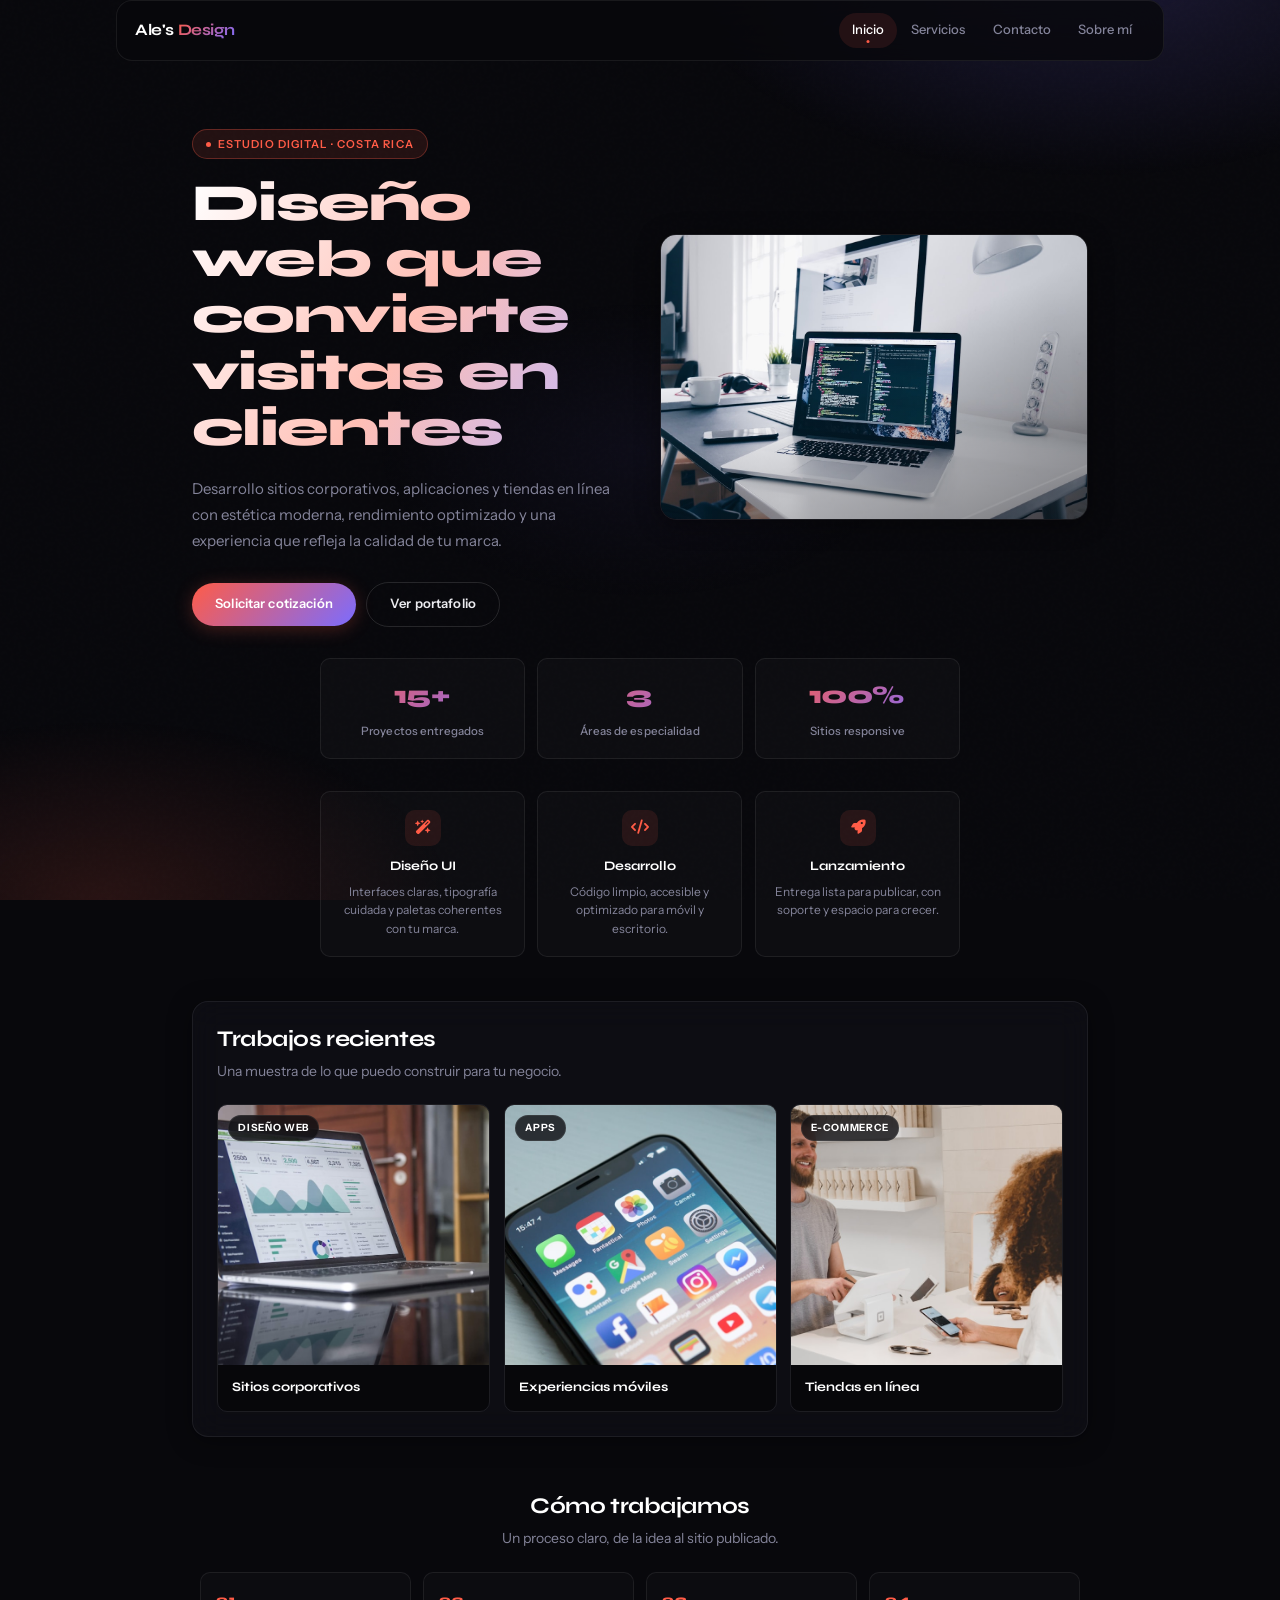
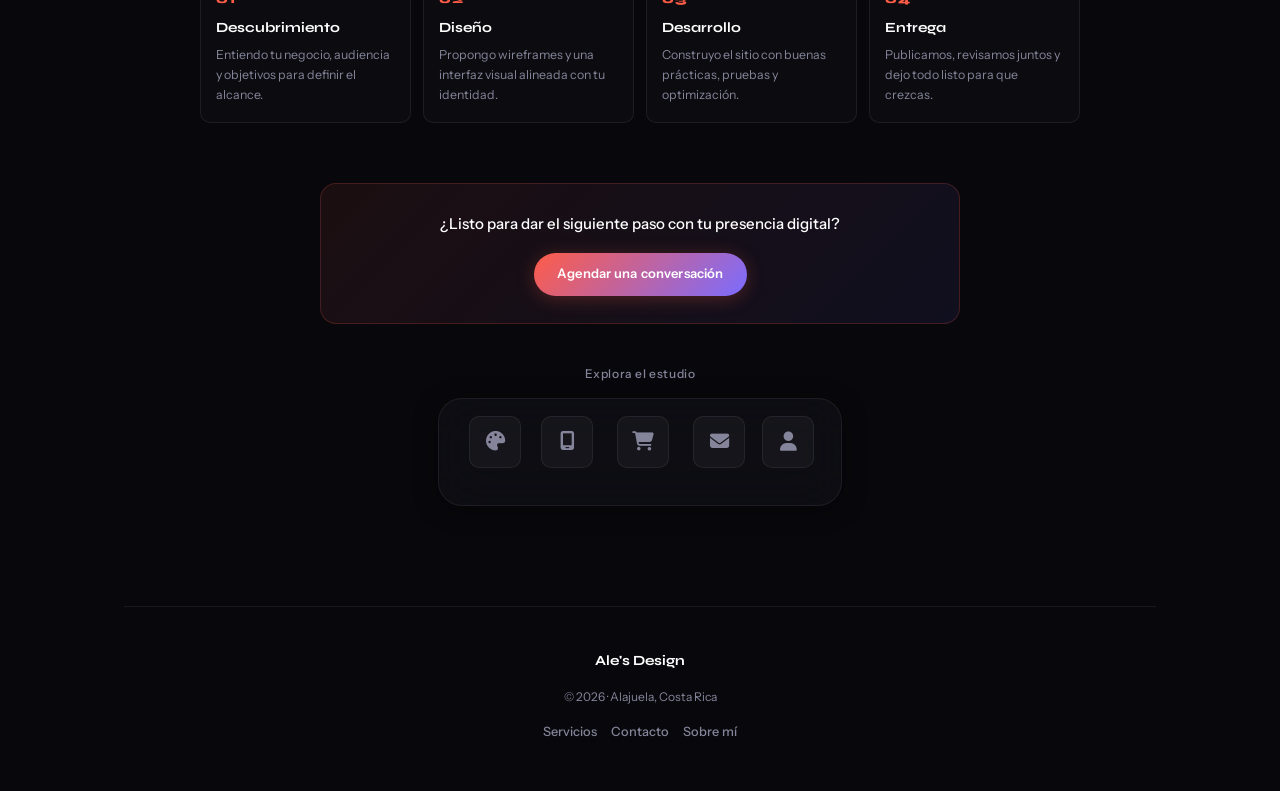
==== commit 69416563: "Actualización: cambios en el diseño del sitio" ====
--- a/index.html
+++ b/index.html
@@ -3,129 +3,182 @@
 <head>
   <meta charset="UTF-8" />
   <meta name="viewport" content="width=device-width, initial-scale=1.0" />
-  <meta name="description" content="Ale's Design — Diseño y desarrollo web en Costa Rica. Sitios corporativos, apps y tiendas en línea." />
+  <meta name="description" content="Ale's Design — Estudio de diseño y desarrollo web en Costa Rica. Sitios corporativos, apps y tiendas en línea con identidad visual memorable." />
   <title>Inicio · Ale's Design</title>
+  <link rel="icon" href="data:image/svg+xml,%3Csvg xmlns='http://www.w3.org/2000/svg' viewBox='0 0 32 32'%3E%3Cdefs%3E%3ClinearGradient id='g' x1='0%25' y1='0%25' x2='100%25' y2='100%25'%3E%3Cstop offset='0%25' stop-color='%23ff5c47'/%3E%3Cstop offset='100%25' stop-color='%237b6cff'/%3E%3C/linearGradient%3E%3C/defs%3E%3Crect width='32' height='32' rx='8' fill='%2308080c'/%3E%3Ctext x='16' y='22' text-anchor='middle' font-family='system-ui,sans-serif' font-size='14' font-weight='700' fill='url(%23g)'%3EA%3C/text%3E%3C/svg%3E" type="image/svg+xml" />
   <link rel="stylesheet" href="css/styles.css" />
+  <link rel="preconnect" href="https://fonts.googleapis.com" />
+  <link rel="preconnect" href="https://fonts.gstatic.com" crossorigin />
+  <link href="https://fonts.googleapis.com/css2?family=Instrument+Sans:ital,wght@0,400;0,500;0,600;0,700;1,400&family=Syne:wght@600;700;800&display=swap" rel="stylesheet" />
+  <link rel="stylesheet" href="https://cdnjs.cloudflare.com/ajax/libs/font-awesome/6.5.1/css/all.min.css" crossorigin="anonymous" referrerpolicy="no-referrer" />
 </head>
-<body>
+<body class="page--inicio">
+  <div class="page-loader" aria-hidden="true">
+    <div class="page-loader__bar"></div>
+  </div>
 
-  <header class="header">
-    <a href="index.html" class="logo">Ale's <span>Design</span></a>
-    <button class="nav-btn" aria-label="Abrir menú" aria-expanded="false">☰</button>
-    <nav class="nav" id="main-nav" aria-label="Principal">
-      <a href="index.html" class="nav__link nav__link--active" aria-current="page">Inicio</a>
-      <a href="servicios.html" class="nav__link">Servicios</a>
-      <a href="contacto.html" class="nav__link">Contacto</a>
-      <a href="sobre.html" class="nav__link">Sobre mí</a>
-    </nav>
-  </header>
+  <div class="page-shell">
+    <header class="site-header">
+      <a href="index.html" class="site-header__brand">Ale's <span>Design</span></a>
+      <button type="button" class="nav-toggle" aria-label="Abrir menú" aria-expanded="false" aria-controls="main-nav">
+        <i class="fas fa-bars" aria-hidden="true"></i>
+      </button>
+      <nav id="main-nav" class="main-nav" aria-label="Principal">
+        <a href="index.html" class="main-nav__link main-nav__link--active" aria-current="page">Inicio</a>
+        <a href="servicios.html" class="main-nav__link">Servicios</a>
+        <a href="contacto.html" class="main-nav__link">Contacto</a>
+        <a href="sobre.html" class="main-nav__link">Sobre mí</a>
+      </nav>
+    </header>
 
-  <main>
+    <main>
+      <section class="hero" aria-label="Introducción">
+        <div class="hero__layout">
+          <div class="hero__content">
+            <p class="hero__eyebrow" data-reveal>Estudio digital · Costa Rica</p>
+            <h1 class="hero__title" data-reveal>Diseño web que convierte visitas en clientes</h1>
+            <p class="hero__subtitle" data-reveal>
+              Desarrollo sitios corporativos, aplicaciones y tiendas en línea con estética moderna, rendimiento optimizado y una experiencia que refleja la calidad de tu marca.
+            </p>
+            <div class="hero__actions" data-reveal>
+              <a class="btn btn--primary" href="contacto.html">Solicitar cotización</a>
+              <a class="btn btn--ghost" href="servicios.html">Ver portafolio</a>
+            </div>
+          </div>
+          <figure class="hero__visual" data-reveal="right" aria-hidden="true">
+            <img src="img/hero-workspace.jpg" alt="" width="600" height="400" loading="eager" decoding="async" />
+          </figure>
+        </div>
 
-    <section class="hero">
-      <p class="hero__tag">Estudio digital · Costa Rica</p>
-      <h1 class="hero__title">Diseño web que convierte visitas en clientes</h1>
-      <p class="hero__text">
-        Desarrollo sitios corporativos, aplicaciones y tiendas en línea con estética moderna y una experiencia que refleja la calidad de tu marca.
-      </p>
-      <div class="hero__btns">
-        <a href="contacto.html" class="btn btn--dark">Solicitar cotización</a>
-        <a href="servicios.html" class="btn btn--outline">Ver portafolio</a>
-      </div>
-    </section>
+        <ul class="stats" data-reveal-stagger aria-label="Cifras del estudio">
+          <li class="stat">
+            <span class="stat__value">15+</span>
+            <span class="stat__label">Proyectos entregados</span>
+          </li>
+          <li class="stat">
+            <span class="stat__value">3</span>
+            <span class="stat__label">Áreas de especialidad</span>
+          </li>
+          <li class="stat">
+            <span class="stat__value">100%</span>
+            <span class="stat__label">Sitios responsive</span>
+          </li>
+        </ul>
 
-    <div class="container">
-      <div class="stats">
-        <div class="stat">
-          <span class="stat__num">15+</span>
-          <span class="stat__label">Proyectos entregados</span>
+        <div class="features" data-reveal-stagger aria-label="Enfoque de trabajo">
+          <article class="feature-card">
+            <span class="feature-card__icon" aria-hidden="true"><i class="fas fa-wand-magic-sparkles"></i></span>
+            <h2 class="feature-card__title">Diseño UI</h2>
+            <p class="feature-card__text">Interfaces claras, tipografía cuidada y paletas coherentes con tu marca.</p>
+          </article>
+          <article class="feature-card">
+            <span class="feature-card__icon" aria-hidden="true"><i class="fas fa-code"></i></span>
+            <h2 class="feature-card__title">Desarrollo</h2>
+            <p class="feature-card__text">Código limpio, accesible y optimizado para móvil y escritorio.</p>
+          </article>
+          <article class="feature-card">
+            <span class="feature-card__icon" aria-hidden="true"><i class="fas fa-rocket"></i></span>
+            <h2 class="feature-card__title">Lanzamiento</h2>
+            <p class="feature-card__text">Entrega lista para publicar, con soporte y espacio para crecer.</p>
+          </article>
         </div>
-        <div class="stat">
-          <span class="stat__num">3</span>
-          <span class="stat__label">Áreas de especialidad</span>
+      </section>
+
+      <section class="showcase panel" aria-labelledby="showcase-heading" data-reveal>
+        <div class="section-head">
+          <h2 id="showcase-heading" class="section-head__title">Trabajos recientes</h2>
+          <p class="section-head__lead">Una muestra de lo que puedo construir para tu negocio.</p>
         </div>
-        <div class="stat">
-          <span class="stat__num">100%</span>
-          <span class="stat__label">Sitios responsive</span>
+        <div class="showcase-grid">
+          <a href="servicios.html#diseno-web" class="showcase-card">
+            <img src="img/diseno-web-1.jpg" alt="Dashboard y sitio corporativo" width="400" height="260" loading="lazy" decoding="async" />
+            <span class="showcase-card__tag">Diseño web</span>
+            <span class="showcase-card__title">Sitios corporativos</span>
+          </a>
+          <a href="servicios.html#apps" class="showcase-card">
+            <img src="img/app-movil-1.jpg" alt="Interfaz de aplicación móvil" width="400" height="260" loading="lazy" decoding="async" />
+            <span class="showcase-card__tag">Apps</span>
+            <span class="showcase-card__title">Experiencias móviles</span>
+          </a>
+          <a href="servicios.html#ecommerce" class="showcase-card">
+            <img src="img/ecommerce-1.jpg" alt="Tienda en línea" width="400" height="260" loading="lazy" decoding="async" />
+            <span class="showcase-card__tag">E-commerce</span>
+            <span class="showcase-card__title">Tiendas en línea</span>
+          </a>
         </div>
-      </div>
-    </div>
+      </section>
 
-    <section class="works">
-      <div class="section-head">
-        <h2 class="section-title">Trabajos recientes</h2>
-        <p class="section-sub">Una muestra de lo que puedo construir para tu negocio.</p>
-      </div>
-      <div class="works-grid">
-        <a href="servicios.html" class="work-card">
-          <img src="img/diseno-web-1.jpg" alt="Sitio corporativo" loading="lazy" width="400" height="300" />
-          <div class="work-card__info">
-            <span class="work-card__tag">Diseño web</span>
-            <span class="work-card__title">Sitios corporativos</span>
-          </div>
-        </a>
-        <a href="servicios.html" class="work-card">
-          <img src="img/app-movil-1.jpg" alt="Aplicación móvil" loading="lazy" width="400" height="300" />
-          <div class="work-card__info">
-            <span class="work-card__tag">Apps</span>
-            <span class="work-card__title">Experiencias móviles</span>
-          </div>
-        </a>
-        <a href="servicios.html" class="work-card">
-          <img src="img/ecommerce-1.jpg" alt="Tienda en línea" loading="lazy" width="400" height="300" />
-          <div class="work-card__info">
-            <span class="work-card__tag">E-commerce</span>
-            <span class="work-card__title">Tiendas en línea</span>
-          </div>
-        </a>
-      </div>
-    </section>
+      <section class="process" aria-labelledby="process-heading" data-reveal>
+        <div class="section-head section-head--center">
+          <h2 id="process-heading" class="section-head__title">Cómo trabajamos</h2>
+          <p class="section-head__lead">Un proceso claro, de la idea al sitio publicado.</p>
+        </div>
+        <ol class="process-steps" data-reveal-stagger>
+          <li class="process-step">
+            <span class="process-step__num">01</span>
+            <h3 class="process-step__title">Descubrimiento</h3>
+            <p class="process-step__text">Entiendo tu negocio, audiencia y objetivos para definir el alcance.</p>
+          </li>
+          <li class="process-step">
+            <span class="process-step__num">02</span>
+            <h3 class="process-step__title">Diseño</h3>
+            <p class="process-step__text">Propongo wireframes y una interfaz visual alineada con tu identidad.</p>
+          </li>
+          <li class="process-step">
+            <span class="process-step__num">03</span>
+            <h3 class="process-step__title">Desarrollo</h3>
+            <p class="process-step__text">Construyo el sitio con buenas prácticas, pruebas y optimización.</p>
+          </li>
+          <li class="process-step">
+            <span class="process-step__num">04</span>
+            <h3 class="process-step__title">Entrega</h3>
+            <p class="process-step__text">Publicamos, revisamos juntos y dejo todo listo para que crezcas.</p>
+          </li>
+        </ol>
+      </section>
 
-    <section class="process">
-      <div class="section-head section-head--center">
-        <h2 class="section-title">Cómo trabajamos</h2>
-        <p class="section-sub">De la idea al sitio publicado, paso a paso.</p>
-      </div>
-      <ol class="steps">
-        <li class="step">
-          <span class="step__num">01</span>
-          <h3 class="step__title">Descubrimiento</h3>
-          <p class="step__text">Entiendo tu negocio, audiencia y objetivos para definir el alcance.</p>
-        </li>
-        <li class="step">
-          <span class="step__num">02</span>
-          <h3 class="step__title">Diseño</h3>
-          <p class="step__text">Propongo wireframes e interfaz visual alineada con tu identidad.</p>
-        </li>
-        <li class="step">
-          <span class="step__num">03</span>
-          <h3 class="step__title">Desarrollo</h3>
-          <p class="step__text">Construyo el sitio con buenas prácticas, pruebas y optimización.</p>
-        </li>
-        <li class="step">
-          <span class="step__num">04</span>
-          <h3 class="step__title">Entrega</h3>
-          <p class="step__text">Publicamos y dejo todo listo para que crezcas.</p>
-        </li>
-      </ol>
-    </section>
+      <section class="cta-band" aria-label="Llamada a la acción" data-reveal>
+        <p class="cta-band__text">¿Listo para dar el siguiente paso con tu presencia digital?</p>
+        <a class="btn btn--primary" href="contacto.html">Agendar una conversación</a>
+      </section>
 
-    <section class="cta">
-      <h2 class="cta__title">¿Listo para dar el siguiente paso?</h2>
-      <a href="contacto.html" class="btn btn--dark">Agendar una conversación</a>
-    </section>
+      <section class="dock-section" aria-label="Accesos rápidos" data-reveal>
+        <p class="dock-section__hint">Explora el estudio</p>
+        <div class="dock" role="list">
+          <a href="servicios.html#diseno-web" class="dock__item" role="listitem" title="Diseño web">
+            <span class="dock__icon" aria-hidden="true"><i class="fas fa-palette"></i></span>
+            <span class="dock__label">Diseño web</span>
+          </a>
+          <a href="servicios.html#apps" class="dock__item" role="listitem" title="Apps">
+            <span class="dock__icon" aria-hidden="true"><i class="fas fa-mobile-screen"></i></span>
+            <span class="dock__label">Apps</span>
+          </a>
+          <a href="servicios.html#ecommerce" class="dock__item" role="listitem" title="E-commerce">
+            <span class="dock__icon" aria-hidden="true"><i class="fas fa-cart-shopping"></i></span>
+            <span class="dock__label">E-commerce</span>
+          </a>
+          <a href="contacto.html" class="dock__item" role="listitem" title="Contacto">
+            <span class="dock__icon" aria-hidden="true"><i class="fas fa-envelope"></i></span>
+            <span class="dock__label">Contacto</span>
+          </a>
+          <a href="sobre.html" class="dock__item" role="listitem" title="Sobre mí">
+            <span class="dock__icon" aria-hidden="true"><i class="fas fa-user"></i></span>
+            <span class="dock__label">Sobre mí</span>
+          </a>
+        </div>
+      </section>
+    </main>
 
-  </main>
-
-  <footer class="footer">
-    <p class="footer__brand">Ale's Design</p>
-    <p class="footer__copy">© 2026 · Alajuela, Costa Rica</p>
-    <nav class="footer__nav" aria-label="Pie de página">
-      <a href="servicios.html">Servicios</a>
-      <a href="contacto.html">Contacto</a>
-      <a href="sobre.html">Sobre mí</a>
-    </nav>
-  </footer>
+    <footer class="site-footer" data-reveal>
+      <p class="site-footer__brand">Ale's Design</p>
+      <p class="site-footer__copy">© 2026 · Alajuela, Costa Rica</p>
+      <nav class="site-footer__links" aria-label="Enlaces">
+        <a href="servicios.html">Servicios</a>
+        <a href="contacto.html">Contacto</a>
+        <a href="sobre.html">Sobre mí</a>
+      </nav>
+    </footer>
+  </div>
 
   <script src="js/site.js" defer></script>
 </body>
--- a/css/styles.css
+++ b/css/styles.css
@@ -1,488 +1,1276 @@
-/* ——— Variables ——— */
+/* ——— Design tokens ——— */
 :root {
-  --bg: #ffffff;
-  --bg-alt: #f6f6f6;
-  --text: #111111;
-  --muted: #666666;
-  --accent: #e8441a;
-  --border: #e0e0e0;
-  --max: 960px;
-  --font: system-ui, -apple-system, "Segoe UI", sans-serif;
-  --radius: 8px;
-}
-
-/* ——— Reset ——— */
-*, *::before, *::after { box-sizing: border-box; }
-
-html { scroll-behavior: smooth; }
+  --bg: #08080c;
+  --bg-elevated: #0d0d12;
+  --surface: rgba(16, 16, 22, 0.74);
+  --surface-solid: #10101a;
+  --surface-hover: #18182a;
+  --text: #ebebef;
+  --text-muted: #84849a;
+  --heading: #ffffff;
+  --line: rgba(255, 255, 255, 0.07);
+  --line-strong: rgba(255, 255, 255, 0.12);
+  --accent: #ff5c47;
+  --accent-2: #7b6cff;
+  --accent-soft: rgba(255, 92, 71, 0.11);
+  --accent-glow: rgba(255, 92, 71, 0.25);
+  --gradient: linear-gradient(135deg, var(--accent) 0%, var(--accent-2) 100%);
+  --gradient-text: linear-gradient(120deg, #ffffff 0%, #ffbfb5 52%, #bbb6ff 100%);
+  --shadow-sm: 0 1px 4px rgba(0, 0, 0, 0.45);
+  --shadow-card: 0 4px 24px rgba(0, 0, 0, 0.38);
+  --shadow-card-hover: 0 10px 36px rgba(0, 0, 0, 0.5);
+  --radius: 10px;
+  --radius-lg: 16px;
+  --radius-xl: 24px;
+  --max-width: 1080px;
+  --header-h: 3.625rem;
+  --font-display: "Syne", system-ui, sans-serif;
+  --font-body: "Instrument Sans", system-ui, sans-serif;
+  --ease-out: cubic-bezier(0.16, 1, 0.3, 1);
+  --ease-spring: cubic-bezier(0.34, 1.4, 0.64, 1);
+  --reveal-distance: 14px;
+  --duration-fast: 0.17s;
+  --duration: 0.55s;
+  --duration-slow: 0.85s;
+}
+
+*,
+*::before,
+*::after {
+  box-sizing: border-box;
+}
+
+html {
+  scroll-behavior: smooth;
+  background-color: var(--bg);
+}
+
+@media (prefers-reduced-motion: reduce) {
+  html { scroll-behavior: auto; }
+  *, *::before, *::after {
+    animation-duration: 0.01ms !important;
+    animation-iteration-count: 1 !important;
+    transition-duration: 0.01ms !important;
+  }
+  [data-reveal] { opacity: 1 !important; transform: none !important; }
+}
 
 body {
+  position: relative;
+  isolation: isolate;
   margin: 0;
-  font-family: var(--font);
-  font-size: 1rem;
-  line-height: 1.65;
+  min-height: 100vh;
+  font-family: var(--font-body);
+  font-size: 0.9375rem;
+  line-height: 1.68;
   color: var(--text);
+  background-color: var(--bg);
+  -webkit-font-smoothing: antialiased;
+  -moz-osx-font-smoothing: grayscale;
+  overflow-wrap: break-word;
+  word-break: break-word;
+}
+
+body.is-loading {
+  overflow: hidden;
+}
+
+body::before {
+  content: "";
+  position: fixed;
+  inset: 0;
+  z-index: -2;
+  background:
+    radial-gradient(ellipse 60% 45% at 85% -5%, rgba(123, 108, 255, 0.18), transparent 55%),
+    radial-gradient(ellipse 55% 40% at 8% 100%, rgba(255, 92, 71, 0.13), transparent 50%),
+    radial-gradient(ellipse 35% 28% at 50% 50%, rgba(123, 108, 255, 0.05), transparent 60%);
+  pointer-events: none;
+}
+
+body::after {
+  content: "";
+  position: fixed;
+  inset: 0;
+  z-index: -1;
+  opacity: 0.35;
+  background-image: url("data:image/svg+xml,%3Csvg viewBox='0 0 256 256' xmlns='http://www.w3.org/2000/svg'%3E%3Cfilter id='n'%3E%3CfeTurbulence type='fractalNoise' baseFrequency='0.9' numOctaves='4' stitchTiles='stitch'/%3E%3C/filter%3E%3Crect width='100%25' height='100%25' filter='url(%23n)' opacity='0.04'/%3E%3C/svg%3E");
+  pointer-events: none;
+}
+
+/* ——— Page loader ——— */
+.page-loader {
+  position: fixed;
+  inset: 0;
+  z-index: 9999;
+  display: flex;
+  align-items: center;
+  justify-content: center;
   background: var(--bg);
-  -webkit-font-smoothing: antialiased;
-}
-
-h1, h2, h3 { margin: 0; line-height: 1.2; }
-p { margin: 0; }
-img { display: block; max-width: 100%; }
-a { color: inherit; }
+  transition: opacity 0.5s var(--ease-out), visibility 0.5s;
+}
+
+.page-loader.is-done {
+  opacity: 0;
+  visibility: hidden;
+  pointer-events: none;
+}
+
+.page-loader__bar {
+  width: 100px;
+  height: 1.5px;
+  background: var(--line);
+  border-radius: 2px;
+  overflow: hidden;
+}
+
+.page-loader__bar::after {
+  content: "";
+  display: block;
+  width: 45%;
+  height: 100%;
+  background: var(--gradient);
+  border-radius: 2px;
+  animation: loader-slide 0.9s var(--ease-out) infinite;
+}
+
+@keyframes loader-slide {
+  0%   { transform: translateX(-120%); }
+  100% { transform: translateX(340%); }
+}
+
+/* ——— Reveal animations ——— */
+[data-reveal] {
+  opacity: 0;
+  transform: translateY(var(--reveal-distance));
+  transition:
+    opacity var(--duration) var(--ease-out),
+    transform var(--duration) var(--ease-out);
+}
+
+[data-reveal].is-visible {
+  opacity: 1;
+  transform: translateY(0);
+}
+
+[data-reveal="fade"] { transform: none; }
+
+[data-reveal="scale"] { transform: scale(0.97); }
+[data-reveal="scale"].is-visible { transform: scale(1); }
+
+[data-reveal="left"]  { transform: translateX(calc(var(--reveal-distance) * -1)); }
+[data-reveal="right"] { transform: translateX(var(--reveal-distance)); }
+
+[data-reveal-stagger] > * {
+  opacity: 0;
+  transform: translateY(12px);
+  transition:
+    opacity var(--duration) var(--ease-out),
+    transform var(--duration) var(--ease-out);
+}
+
+[data-reveal-stagger].is-visible > * {
+  opacity: 1;
+  transform: translateY(0);
+}
+
+[data-reveal-stagger].is-visible > *:nth-child(1) { transition-delay: 0.04s; }
+[data-reveal-stagger].is-visible > *:nth-child(2) { transition-delay: 0.09s; }
+[data-reveal-stagger].is-visible > *:nth-child(3) { transition-delay: 0.14s; }
+[data-reveal-stagger].is-visible > *:nth-child(4) { transition-delay: 0.19s; }
+[data-reveal-stagger].is-visible > *:nth-child(5) { transition-delay: 0.24s; }
+[data-reveal-stagger].is-visible > *:nth-child(6) { transition-delay: 0.29s; }
+
+/* ——— Layout ——— */
+.page-shell {
+  max-width: var(--max-width);
+  margin: 0 auto;
+  padding: 0 1.5rem 3rem;
+}
 
 /* ——— Header ——— */
-.header {
+.site-header {
   position: sticky;
   top: 0;
   z-index: 100;
   display: flex;
   align-items: center;
   justify-content: space-between;
-  padding: 1rem 1.5rem;
-  background: #fff;
-  border-bottom: 1px solid var(--border);
-}
-
-.logo {
-  font-size: 1.05rem;
+  gap: 1rem;
+  margin: 0 -0.5rem 2rem;
+  padding: 0.75rem 1.15rem;
+  border-radius: var(--radius-lg);
+  border: 1px solid var(--line);
+  background: rgba(8, 8, 12, 0.8);
+  backdrop-filter: blur(24px);
+  -webkit-backdrop-filter: blur(24px);
+  transition:
+    border-color var(--duration-fast) var(--ease-out),
+    box-shadow var(--duration-fast) var(--ease-out);
+}
+
+.site-header.is-scrolled {
+  border-color: var(--line-strong);
+  box-shadow: var(--shadow-card);
+}
+
+.site-header__brand {
+  font-family: var(--font-display);
+  font-size: 1rem;
   font-weight: 700;
+  letter-spacing: -0.03em;
+  color: var(--heading);
+  text-decoration: none;
+  transition: opacity var(--duration-fast) var(--ease-out);
+}
+
+.site-header__brand span {
+  background: var(--gradient);
+  -webkit-background-clip: text;
+  background-clip: text;
+  -webkit-text-fill-color: transparent;
+  padding-right: 0.06em;
+}
+
+.site-header__brand:hover { opacity: 0.8; }
+
+.main-nav {
+  display: flex;
+  align-items: center;
+  gap: 0.1rem;
+}
+
+.main-nav__link {
+  position: relative;
+  padding: 0.4rem 0.8rem;
+  font-size: 0.8125rem;
+  font-weight: 500;
+  color: var(--text-muted);
+  text-decoration: none;
+  border-radius: 999px;
+  transition:
+    color var(--duration-fast) var(--ease-out),
+    background var(--duration-fast) var(--ease-out);
+}
+
+.main-nav__link:hover {
+  color: var(--text);
+  background: rgba(255, 255, 255, 0.05);
+}
+
+.main-nav__link--active {
+  color: var(--heading);
+  background: var(--accent-soft);
+}
+
+.main-nav__link--active::after {
+  content: "";
+  position: absolute;
+  bottom: 0.32rem;
+  left: 50%;
+  width: 3px;
+  height: 3px;
+  border-radius: 50%;
+  background: var(--accent);
+  transform: translateX(-50%);
+}
+
+.nav-toggle {
+  display: none;
+  align-items: center;
+  justify-content: center;
+  width: 2.25rem;
+  height: 2.25rem;
+  padding: 0;
+  font-size: 1rem;
+  color: var(--text);
+  background: rgba(255, 255, 255, 0.05);
+  border: 1px solid var(--line);
+  border-radius: var(--radius);
+  cursor: pointer;
+  transition:
+    background var(--duration-fast) var(--ease-out),
+    border-color var(--duration-fast) var(--ease-out);
+}
+
+.nav-toggle:hover {
+  background: rgba(255, 255, 255, 0.09);
+  border-color: var(--line-strong);
+}
+
+/* ——— Panels ——— */
+.panel {
+  border: 1px solid var(--line);
+  border-radius: var(--radius-lg);
+  background: var(--surface);
+  backdrop-filter: blur(16px);
+  -webkit-backdrop-filter: blur(16px);
+  box-shadow: var(--shadow-card);
+}
+
+/* ——— Section headings ——— */
+.section-head { margin-bottom: 1.35rem; }
+.section-head--center { text-align: center; }
+
+.section-head__title {
+  margin: 0;
+  font-family: var(--font-display);
+  font-size: clamp(1.1rem, 2.5vw, 1.4rem);
+  font-weight: 700;
+  line-height: 1.2;
   letter-spacing: -0.02em;
-  text-decoration: none;
-  color: var(--text);
-}
-
-.logo span { color: var(--accent); }
-
-.nav {
-  display: flex;
-  gap: 0.2rem;
-}
-
-.nav__link {
-  padding: 0.4rem 0.85rem;
+  color: var(--heading);
+  text-rendering: optimizeLegibility;
+}
+
+.section-head__lead {
+  margin: 0.45rem 0 0;
   font-size: 0.875rem;
-  font-weight: 500;
-  color: var(--muted);
-  text-decoration: none;
-  border-radius: 6px;
-  transition: color 0.15s, background 0.15s;
-}
-
-.nav__link:hover { color: var(--text); background: var(--bg-alt); }
-.nav__link--active { color: var(--text); }
-
-.nav-btn {
-  display: none;
-  padding: 0.4rem 0.8rem;
-  font-size: 1.1rem;
-  background: none;
-  border: 1px solid var(--border);
-  border-radius: 6px;
-  cursor: pointer;
-  color: var(--text);
-}
-
-/* ——— Container ——— */
-.container {
-  max-width: var(--max);
-  margin: 0 auto;
-  padding: 0 1.5rem;
+  line-height: 1.65;
+  color: var(--text-muted);
+  max-width: 36em;
+}
+
+.section-head--center .section-head__lead {
+  margin-left: auto;
+  margin-right: auto;
+}
+
+.page-cta {
+  text-align: center;
+  margin-top: 1.75rem;
 }
 
 /* ——— Hero ——— */
 .hero {
-  padding: 5rem 1.5rem 4rem;
-  text-align: center;
-  max-width: var(--max);
+  padding: 1.5rem 0 1rem;
+  width: 100%;
+  max-width: 56rem;
   margin: 0 auto;
 }
 
-.hero__tag {
-  display: inline-block;
-  margin-bottom: 1.25rem;
-  font-size: 0.7rem;
-  font-weight: 700;
-  letter-spacing: 0.12em;
+.hero__layout {
+  display: grid;
+  grid-template-columns: 1fr 1fr;
+  gap: 2.5rem;
+  align-items: center;
+  text-align: left;
+}
+
+.hero__content { max-width: 27rem; }
+
+.hero__visual {
+  margin: 0;
+  position: relative;
+  border-radius: var(--radius-lg);
+  overflow: hidden;
+  border: 1px solid var(--line);
+  box-shadow: var(--shadow-card);
+  will-change: transform;
+}
+
+.hero__visual::after {
+  content: "";
+  position: absolute;
+  inset: 0;
+  background: linear-gradient(155deg, transparent 45%, rgba(8, 8, 12, 0.45) 100%);
+  pointer-events: none;
+}
+
+.hero__visual img {
+  display: block;
+  width: 100%;
+  height: auto;
+  aspect-ratio: 3 / 2;
+  object-fit: cover;
+}
+
+.hero__eyebrow {
+  display: inline-flex;
+  align-items: center;
+  gap: 0.45rem;
+  margin: 0 0 1rem;
+  padding: 0.3rem 0.8rem;
+  font-size: 0.6875rem;
+  font-weight: 600;
+  letter-spacing: 0.1em;
   text-transform: uppercase;
   color: var(--accent);
+  border: 1px solid rgba(255, 92, 71, 0.3);
+  border-radius: 999px;
+  background: var(--accent-soft);
+  animation: eyebrow-pulse 3.5s ease-in-out infinite;
+}
+
+.hero__eyebrow::before {
+  content: "";
+  display: block;
+  width: 5px;
+  height: 5px;
+  border-radius: 50%;
+  background: var(--accent);
+  animation: dot-blink 3.5s ease-in-out infinite;
+}
+
+@keyframes eyebrow-pulse {
+  0%, 100% { box-shadow: 0 0 0 0 rgba(255, 92, 71, 0); }
+  50% { box-shadow: 0 0 18px rgba(255, 92, 71, 0.18); }
+}
+
+@keyframes dot-blink {
+  0%, 100% { opacity: 1; }
+  50% { opacity: 0.4; }
 }
 
 .hero__title {
-  font-size: clamp(2rem, 5vw, 3.5rem);
+  margin: 0;
+  font-family: var(--font-display);
+  font-size: clamp(1.75rem, 4.5vw, 3.25rem);
   font-weight: 800;
+  line-height: 1.08;
   letter-spacing: -0.03em;
-}
-
-.hero__text {
-  margin: 1.25rem auto 0;
-  max-width: 38rem;
-  font-size: 1.0625rem;
-  color: var(--muted);
-}
-
-.hero__btns {
-  display: flex;
-  justify-content: center;
-  gap: 0.75rem;
-  margin-top: 2rem;
+  background: var(--gradient-text);
+  -webkit-background-clip: text;
+  background-clip: text;
+  -webkit-text-fill-color: transparent;
+  padding-right: 0.08em;
+  padding-bottom: 0.05em;
+  text-rendering: optimizeLegibility;
+}
+
+.hero__subtitle {
+  margin: 1.1rem 0 0;
+  font-size: clamp(0.875rem, 2vw, 0.9375rem);
+  font-weight: 400;
+  color: var(--text-muted);
+  line-height: 1.72;
+}
+
+.hero__actions {
+  display: flex;
   flex-wrap: wrap;
-}
-
-/* ——— Buttons ——— */
-.btn {
-  display: inline-flex;
-  align-items: center;
-  padding: 0.7rem 1.5rem;
-  font-family: var(--font);
-  font-size: 0.875rem;
-  font-weight: 600;
-  text-decoration: none;
-  border-radius: 6px;
-  border: none;
-  cursor: pointer;
-  transition: opacity 0.15s, transform 0.15s;
-}
-
-.btn:hover { opacity: 0.82; transform: translateY(-1px); }
-.btn:active { transform: scale(0.97); }
-
-.btn--dark { background: var(--text); color: #fff; }
-
-.btn--outline {
-  background: none;
-  color: var(--text);
-  border: 1.5px solid var(--border);
-}
-
-.btn--outline:hover { border-color: var(--text); opacity: 1; }
+  align-items: center;
+  gap: 0.65rem;
+  margin-top: 1.75rem;
+}
 
 /* ——— Stats ——— */
 .stats {
   display: grid;
   grid-template-columns: repeat(3, 1fr);
-  max-width: 600px;
-  margin: 0 auto;
-  border: 1px solid var(--border);
+  gap: 0.75rem;
+  margin: 2rem auto 0;
+  padding: 0;
+  list-style: none;
+  max-width: 40rem;
+}
+
+.stat {
+  padding: 1rem 0.85rem;
+  text-align: center;
+  border: 1px solid var(--line);
   border-radius: var(--radius);
-  overflow: hidden;
-}
-
-.stat {
-  display: flex;
-  flex-direction: column;
-  align-items: center;
-  padding: 1.5rem 1rem;
-  text-align: center;
-  border-right: 1px solid var(--border);
-}
-
-.stat:last-child { border-right: none; }
-
-.stat__num {
-  font-size: 1.85rem;
+  background: rgba(255, 255, 255, 0.025);
+  transition: border-color var(--duration-fast) var(--ease-out);
+}
+
+.stat:hover { border-color: var(--line-strong); }
+
+.stat__value {
+  display: block;
+  font-family: var(--font-display);
+  font-size: 1.55rem;
   font-weight: 800;
   letter-spacing: -0.02em;
+  background: var(--gradient);
+  -webkit-background-clip: text;
+  background-clip: text;
+  -webkit-text-fill-color: transparent;
+  padding-right: 0.08em;
+  padding-bottom: 0.03em;
 }
 
 .stat__label {
-  margin-top: 0.2rem;
-  font-size: 0.78rem;
-  color: var(--muted);
-}
-
-/* ——— Section header ——— */
-.section-head { margin-bottom: 1.5rem; }
-.section-head--center { text-align: center; }
-
-.section-title {
-  font-size: 1.5rem;
-  font-weight: 700;
-  letter-spacing: -0.02em;
-}
-
-.section-sub {
-  margin-top: 0.45rem;
-  font-size: 0.9375rem;
-  color: var(--muted);
-}
-
-/* ——— Works ——— */
-.works {
-  max-width: var(--max);
-  margin: 4rem auto 0;
-  padding: 0 1.5rem;
-}
-
-.works-grid {
+  display: block;
+  margin-top: 0.3rem;
+  font-size: 0.72rem;
+  font-weight: 500;
+  letter-spacing: 0.01em;
+  color: var(--text-muted);
+}
+
+/* ——— Showcase ——— */
+.showcase {
+  width: 100%;
+  max-width: 56rem;
+  margin: 0 auto;
+  padding: 1.5rem;
+}
+
+.showcase-grid {
   display: grid;
   grid-template-columns: repeat(3, 1fr);
-  gap: 1rem;
-  margin-top: 1.5rem;
-}
-
-.work-card {
+  gap: 0.85rem;
+}
+
+.showcase-card {
+  position: relative;
   display: block;
-  border: 1px solid var(--border);
+  overflow: hidden;
   border-radius: var(--radius);
-  overflow: hidden;
+  border: 1px solid var(--line);
   text-decoration: none;
-  color: var(--text);
-  transition: box-shadow 0.2s, transform 0.2s;
-}
-
-.work-card:hover {
+  color: inherit;
+  will-change: transform;
+  transition:
+    transform 0.28s var(--ease-out),
+    border-color 0.28s var(--ease-out),
+    box-shadow 0.28s var(--ease-out);
+}
+
+.showcase-card:hover {
   transform: translateY(-3px);
-  box-shadow: 0 8px 24px rgba(0,0,0,0.08);
-}
-
-.work-card img {
+  border-color: rgba(255, 92, 71, 0.3);
+  box-shadow: var(--shadow-card-hover);
+}
+
+.showcase-card img {
+  display: block;
   width: 100%;
-  aspect-ratio: 4/3;
+  aspect-ratio: 4 / 3;
   object-fit: cover;
-}
-
-.work-card__info {
-  padding: 0.65rem 0.9rem;
-  display: flex;
-  flex-direction: column;
-  gap: 0.1rem;
-  background: var(--bg-alt);
-}
-
-.work-card__tag {
-  font-size: 0.68rem;
+  transition: transform 0.55s var(--ease-out);
+}
+
+.showcase-card:hover img { transform: scale(1.04); }
+
+.showcase-card__tag {
+  position: absolute;
+  top: 0.65rem;
+  left: 0.65rem;
+  padding: 0.2rem 0.55rem;
+  font-size: 0.625rem;
   font-weight: 700;
   letter-spacing: 0.07em;
   text-transform: uppercase;
-  color: var(--accent);
-}
-
-.work-card__title {
-  font-size: 0.875rem;
-  font-weight: 600;
+  color: var(--heading);
+  background: rgba(8, 8, 12, 0.78);
+  border: 1px solid var(--line);
+  border-radius: 999px;
+  backdrop-filter: blur(8px);
+}
+
+.showcase-card__title {
+  display: block;
+  padding: 0.75rem 0.9rem;
+  font-family: var(--font-display);
+  font-size: 0.8125rem;
+  font-weight: 700;
+  color: var(--heading);
+  background: rgba(0, 0, 0, 0.38);
 }
 
 /* ——— Process ——— */
 .process {
-  max-width: var(--max);
-  margin: 4rem auto 0;
-  padding: 0 1.5rem;
-  text-align: center;
-}
-
-.steps {
+  width: 100%;
+  max-width: 56rem;
+  margin: 1.75rem auto 0;
+  padding: 0 0.5rem;
+}
+
+.process-steps {
   display: grid;
   grid-template-columns: repeat(4, 1fr);
-  gap: 1rem;
-  margin: 1.5rem 0 0;
+  gap: 0.75rem;
+  margin: 0;
   padding: 0;
   list-style: none;
-  text-align: left;
-}
-
-.step {
-  padding: 1.25rem;
-  border: 1px solid var(--border);
+}
+
+.process-step {
+  padding: 1.1rem 0.95rem;
+  border: 1px solid var(--line);
   border-radius: var(--radius);
-}
-
-.step__num {
+  background: rgba(255, 255, 255, 0.02);
+  will-change: transform;
+  transition:
+    border-color 0.28s var(--ease-out),
+    background 0.28s var(--ease-out),
+    transform 0.28s var(--ease-out);
+}
+
+.process-step:hover {
+  transform: translateY(-2px);
+  border-color: rgba(123, 108, 255, 0.3);
+  background: rgba(123, 108, 255, 0.05);
+}
+
+.process-step__num {
   display: block;
-  font-size: 0.68rem;
-  font-weight: 700;
+  font-family: var(--font-display);
+  font-size: 0.6875rem;
+  font-weight: 800;
   letter-spacing: 0.1em;
   color: var(--accent);
-  margin-bottom: 0.6rem;
-}
-
-.step__title {
+  margin-bottom: 0.45rem;
+}
+
+.process-step__title {
+  margin: 0 0 0.35rem;
+  font-family: var(--font-display);
+  font-size: 0.875rem;
+  font-weight: 700;
+  color: var(--heading);
+}
+
+.process-step__text {
+  margin: 0;
+  font-size: 0.775rem;
+  line-height: 1.58;
+  color: var(--text-muted);
+}
+
+/* ——— CTA band ——— */
+.cta-band {
+  width: 100%;
+  max-width: 40rem;
+  margin: 2rem auto 0;
+  padding: 1.75rem 1.5rem;
+  text-align: center;
+  border-radius: var(--radius-lg);
+  border: 1px solid rgba(255, 92, 71, 0.2);
+  background: linear-gradient(135deg, rgba(255, 92, 71, 0.08) 0%, rgba(123, 108, 255, 0.08) 100%);
+}
+
+.cta-band__text {
+  margin: 0 0 1.1rem;
   font-size: 0.9375rem;
+  font-weight: 500;
+  line-height: 1.55;
+  color: var(--heading);
+}
+
+/* ——— Buttons ——— */
+.btn {
+  display: inline-flex;
+  align-items: center;
+  justify-content: center;
+  gap: 0.45rem;
+  padding: 0.65rem 1.45rem;
+  font-family: var(--font-body);
+  font-size: 0.8125rem;
+  font-weight: 600;
+  letter-spacing: 0.01em;
+  text-decoration: none;
+  border-radius: 999px;
+  border: none;
+  cursor: pointer;
+  transition:
+    transform var(--duration-fast) var(--ease-out),
+    box-shadow 0.25s var(--ease-out),
+    background 0.25s var(--ease-out),
+    opacity var(--duration-fast) var(--ease-out);
+  will-change: transform;
+}
+
+.btn:active { transform: scale(0.97) !important; }
+
+.btn--primary {
+  color: #fff;
+  background: var(--gradient);
+  box-shadow: 0 3px 18px var(--accent-glow);
+}
+
+.btn--primary:hover {
+  transform: translateY(-2px);
+  box-shadow: 0 6px 28px var(--accent-glow);
+}
+
+.btn--ghost {
+  color: var(--text);
+  background: transparent;
+  border: 1px solid var(--line-strong);
+}
+
+.btn--ghost:hover {
+  background: rgba(255, 255, 255, 0.05);
+  border-color: rgba(255, 255, 255, 0.22);
+  transform: translateY(-2px);
+}
+
+/* ——— Features strip ——— */
+.features {
+  display: grid;
+  grid-template-columns: repeat(3, 1fr);
+  gap: 0.75rem;
+  width: 100%;
+  max-width: 40rem;
+  margin: 2rem auto 0;
+  text-align: center;
+}
+
+.feature-card {
+  padding: 1.1rem 0.9rem;
+  text-align: center;
+  border: 1px solid var(--line);
+  border-radius: var(--radius);
+  background: rgba(255, 255, 255, 0.025);
+  will-change: transform;
+  transition:
+    border-color 0.28s var(--ease-out),
+    background 0.28s var(--ease-out),
+    transform 0.28s var(--ease-out),
+    box-shadow 0.28s var(--ease-out);
+}
+
+.feature-card:hover {
+  border-color: rgba(255, 92, 71, 0.3);
+  background: rgba(255, 92, 71, 0.05);
+  transform: translateY(-3px);
+  box-shadow: 0 6px 22px rgba(255, 92, 71, 0.1);
+}
+
+.feature-card__icon {
+  display: flex;
+  align-items: center;
+  justify-content: center;
+  width: 2.25rem;
+  height: 2.25rem;
+  margin: 0 auto 0.65rem;
+  font-size: 0.9rem;
+  color: var(--accent);
+  background: var(--accent-soft);
+  border-radius: var(--radius);
+  transition: transform 0.28s var(--ease-spring);
+}
+
+.feature-card:hover .feature-card__icon {
+  transform: scale(1.1);
+}
+
+.feature-card__title {
+  margin: 0;
+  font-family: var(--font-display);
+  font-size: 0.8125rem;
   font-weight: 700;
-  margin-bottom: 0.35rem;
-}
-
-.step__text {
+  color: var(--heading);
+}
+
+.feature-card__text {
+  margin: 0.3rem 0 0;
+  font-size: 0.75rem;
+  color: var(--text-muted);
+  line-height: 1.55;
+}
+
+/* ——— Dock ——— */
+.dock-section {
+  width: 100%;
+  display: flex;
+  flex-direction: column;
+  align-items: center;
+  padding: 0.75rem 0;
+}
+
+.dock-section__hint {
+  margin: 0 0 0.85rem;
+  font-size: 0.75rem;
+  font-weight: 500;
+  color: var(--text-muted);
+  letter-spacing: 0.05em;
+}
+
+.dock {
+  display: flex;
+  align-items: flex-end;
+  justify-content: center;
+  flex-wrap: wrap;
+  gap: 0.4rem;
+  padding: 1.1rem 1.35rem 0.9rem;
+  border-radius: var(--radius-xl);
+  background: var(--surface);
+  border: 1px solid var(--line);
+  box-shadow: var(--shadow-card);
+  backdrop-filter: blur(24px);
+  -webkit-backdrop-filter: blur(24px);
+}
+
+.dock__item {
+  display: flex;
+  flex-direction: column;
+  align-items: center;
+  gap: 0.35rem;
+  min-width: 3.25rem;
+  padding: 0 0.35rem;
+  text-decoration: none;
+  color: inherit;
+  -webkit-tap-highlight-color: transparent;
+}
+
+.dock__icon {
+  display: flex;
+  align-items: center;
+  justify-content: center;
+  width: 3.25rem;
+  height: 3.25rem;
+  font-size: 1.2rem;
+  color: var(--text-muted);
+  background: rgba(255, 255, 255, 0.035);
+  border: 1px solid var(--line);
+  border-radius: var(--radius);
+  will-change: transform;
+  transition:
+    transform 0.32s var(--ease-spring),
+    color var(--duration-fast) var(--ease-out),
+    border-color 0.25s var(--ease-out),
+    background 0.25s var(--ease-out),
+    box-shadow 0.25s var(--ease-out);
+  transform-origin: bottom center;
+}
+
+.dock__item:hover .dock__icon,
+.dock__item:focus-visible .dock__icon {
+  transform: translateY(-10px) scale(1.13);
+  color: var(--heading);
+  border-color: rgba(255, 92, 71, 0.38);
+  background: var(--accent-soft);
+  box-shadow: 0 8px 22px rgba(255, 92, 71, 0.18);
+}
+
+.dock__label {
+  font-size: 0.625rem;
+  font-weight: 600;
+  letter-spacing: 0.02em;
+  color: var(--text-muted);
+  opacity: 0;
+  transform: translateY(5px);
+  transition:
+    opacity 0.22s var(--ease-out),
+    transform 0.22s var(--ease-out);
+}
+
+.dock__item:hover .dock__label,
+.dock__item:focus-visible .dock__label {
+  opacity: 1;
+  transform: translateY(0);
+  color: var(--text);
+}
+
+.dock__item:focus-visible { outline: none; }
+
+.dock__item:focus-visible .dock__icon {
+  outline: 2px solid var(--accent);
+  outline-offset: 3px;
+}
+
+/* ——— Inner pages ——— */
+.page-header {
+  text-align: center;
+  margin-bottom: 2rem;
+  padding-bottom: 0.25rem;
+}
+
+.page-header__title {
+  margin: 0;
+  font-family: var(--font-display);
+  font-size: clamp(1.65rem, 4vw, 2.4rem);
+  font-weight: 800;
+  line-height: 1.12;
+  letter-spacing: -0.025em;
+  color: var(--heading);
+  text-rendering: optimizeLegibility;
+}
+
+.page-header__lead {
+  margin: 0.75rem auto 0;
+  max-width: 30em;
+  font-size: 0.9375rem;
+  line-height: 1.65;
+  color: var(--text-muted);
+}
+
+.inner-page {
+  max-width: 40rem;
+  margin: 0 auto;
+}
+
+.inner-page--wide {
+  max-width: 56rem;
+}
+
+/* ——— Catalog ——— */
+.catalog-section {
+  scroll-margin-top: calc(var(--header-h) + 1rem);
+  margin-bottom: 1.5rem;
+  padding: 1.35rem;
+}
+
+.catalog-section__title {
+  display: flex;
+  align-items: center;
+  gap: 0.55rem;
+  margin: 0 0 1.1rem;
+  padding-bottom: 0.65rem;
+  font-family: var(--font-display);
+  font-size: 1.05rem;
+  font-weight: 700;
+  color: var(--heading);
+  border-bottom: 1px solid var(--line);
+}
+
+.catalog-section__title i {
+  font-size: 0.875rem;
+  color: var(--accent);
+}
+
+.catalog-section__intro {
+  margin: -0.4rem 0 1.1rem;
   font-size: 0.8125rem;
-  color: var(--muted);
-  line-height: 1.55;
-}
-
-/* ——— CTA ——— */
-.cta {
-  margin: 4rem 1.5rem 0;
-  max-width: calc(var(--max) - 3rem);
-  margin-left: auto;
-  margin-right: auto;
-  padding: 3rem 2rem;
-  text-align: center;
-  background: var(--bg-alt);
-  border-radius: var(--radius);
-  border: 1px solid var(--border);
-}
-
-.cta__title {
-  font-size: 1.5rem;
+  color: var(--text-muted);
+  line-height: 1.65;
+}
+
+.services-list {
+  padding: 1.35rem;
+  margin-bottom: 1rem;
+}
+
+.services-checklist {
+  margin: 0;
+  padding: 0;
+  list-style: none;
+  display: grid;
+  gap: 0.6rem;
+}
+
+.services-checklist li {
+  display: flex;
+  align-items: flex-start;
+  gap: 0.6rem;
+  font-size: 0.875rem;
+  color: var(--text-muted);
+}
+
+.services-checklist i {
+  flex-shrink: 0;
+  margin-top: 0.2rem;
+  color: var(--accent);
+  font-size: 0.7rem;
+}
+
+.catalog-grid {
+  display: grid;
+  grid-template-columns: repeat(2, 1fr);
+  gap: 1rem;
+}
+
+.catalog-expand {
+  margin: 0;
+  border: 1px solid var(--line);
+  border-radius: var(--radius-lg);
+  background: rgba(255, 255, 255, 0.02);
+  overflow: hidden;
+  will-change: transform;
+  transition:
+    border-color 0.28s var(--ease-out),
+    box-shadow 0.28s var(--ease-out),
+    transform 0.28s var(--ease-out);
+}
+
+.catalog-expand:hover {
+  transform: translateY(-2px);
+  border-color: rgba(255, 92, 71, 0.22);
+  box-shadow: var(--shadow-card-hover);
+}
+
+.catalog-expand[open] {
+  border-color: rgba(255, 92, 71, 0.38);
+  box-shadow: 0 0 0 1px rgba(255, 92, 71, 0.12), var(--shadow-card-hover);
+}
+
+.catalog-expand__summary {
+  display: flex;
+  flex-direction: column;
+  align-items: center;
+  gap: 0.35rem;
+  padding: 0.65rem 0.55rem 0.75rem;
+  list-style: none;
+  cursor: pointer;
+}
+
+.catalog-expand__summary::-webkit-details-marker { display: none; }
+
+.catalog-expand__summary:focus-visible {
+  outline: 2px solid var(--accent);
+  outline-offset: 2px;
+}
+
+.catalog-expand__label {
+  font-family: var(--font-display);
+  font-size: 0.875rem;
   font-weight: 700;
-  letter-spacing: -0.02em;
-  margin-bottom: 1.5rem;
-}
+  color: var(--heading);
+}
+
+.catalog-expand__hint {
+  font-size: 0.6875rem;
+  font-weight: 500;
+  color: var(--text-muted);
+  transition: color var(--duration-fast) var(--ease-out);
+}
+
+.catalog-expand[open] .catalog-expand__hint { color: var(--accent); }
+
+.catalog-expand__desc {
+  margin: 0;
+  padding: 0.9rem 1.1rem 1.1rem;
+  font-size: 0.8125rem;
+  line-height: 1.65;
+  color: var(--text-muted);
+  border-top: 1px solid var(--line);
+  background: rgba(0, 0, 0, 0.18);
+  animation: desc-in 0.3s var(--ease-out);
+}
+
+@keyframes desc-in {
+  from { opacity: 0; transform: translateY(-5px); }
+  to   { opacity: 1; transform: translateY(0); }
+}
+
+.catalog-item__frame {
+  width: 100%;
+  overflow: hidden;
+  border-bottom: 1px solid var(--line);
+  background: var(--bg-elevated);
+}
+
+.catalog-item__frame img {
+  display: block;
+  width: 100%;
+  height: auto;
+  transition: transform 0.55s var(--ease-out);
+}
+
+.catalog-expand:hover .catalog-item__frame img { transform: scale(1.03); }
 
 /* ——— Contact ——— */
-.page-hero {
-  max-width: var(--max);
-  margin: 0 auto;
-  padding: 3.5rem 1.5rem 2rem;
-}
-
-.page-hero h1 {
-  font-size: clamp(1.75rem, 4vw, 2.5rem);
-  font-weight: 800;
-  letter-spacing: -0.025em;
-}
-
-.page-hero p {
-  margin-top: 0.75rem;
-  max-width: 38rem;
-  font-size: 0.9375rem;
-  color: var(--muted);
-}
-
-.contact-wrap {
-  max-width: var(--max);
-  margin: 0 auto;
-  padding: 0 1.5rem;
-  display: grid;
-  grid-template-columns: 1fr 1.4fr;
-  gap: 2rem;
-  align-items: start;
-}
-
-/* Contact channels */
-.channels {
+.contact-channels {
   display: flex;
   flex-direction: column;
   gap: 0.65rem;
-}
-
-.channel {
+  margin-bottom: 1.35rem;
+}
+
+.contact-channel {
+  display: flex;
+  align-items: center;
+  gap: 0.9rem;
+  padding: 0.9rem 1.1rem;
+  font-weight: 500;
+  color: var(--heading);
+  text-decoration: none;
+  border: 1px solid var(--line);
+  border-radius: var(--radius-lg);
+  background: var(--surface);
+  backdrop-filter: blur(12px);
+  will-change: transform;
+  transition:
+    border-color 0.25s var(--ease-out),
+    transform 0.25s var(--ease-out),
+    box-shadow 0.25s var(--ease-out);
+}
+
+.contact-channel:hover {
+  border-color: rgba(255, 92, 71, 0.3);
+  transform: translateX(5px);
+  box-shadow: var(--shadow-card);
+}
+
+.contact-channel__icon {
+  display: flex;
+  align-items: center;
+  justify-content: center;
+  flex-shrink: 0;
+  width: 2.5rem;
+  height: 2.5rem;
+  font-size: 0.9rem;
+  color: #fff;
+  background: var(--gradient);
+  border-radius: var(--radius);
+}
+
+.contact-channel__body {
   display: flex;
   flex-direction: column;
-  gap: 0.2rem;
-  padding: 1rem 1.1rem;
-  border: 1px solid var(--border);
-  border-radius: var(--radius);
-  text-decoration: none;
-  color: var(--text);
-  transition: border-color 0.15s, background 0.15s;
-}
-
-a.channel:hover {
-  border-color: var(--accent);
-  background: #fff9f8;
-}
-
-.channel__type {
-  font-size: 0.68rem;
+  gap: 0.12rem;
+}
+
+.contact-channel__label {
+  font-size: 0.625rem;
+  font-weight: 600;
+  letter-spacing: 0.09em;
+  text-transform: uppercase;
+  color: var(--text-muted);
+}
+
+.contact-channel__text { font-size: 0.875rem; }
+
+.contact-channel--static { cursor: default; }
+.contact-channel--static:hover {
+  transform: none;
+  border-color: var(--line);
+  box-shadow: none;
+}
+
+.contact-channel__icon--muted {
+  color: var(--text-muted);
+  background: rgba(255, 255, 255, 0.055);
+}
+
+.contact-map-block {
+  margin-bottom: 1.35rem;
+  padding: 1.25rem;
+  text-align: center;
+}
+
+.contact-map-block__title {
+  margin: 0 0 0.9rem;
+  font-family: var(--font-display);
+  font-size: 1rem;
   font-weight: 700;
-  letter-spacing: 0.08em;
-  text-transform: uppercase;
-  color: var(--muted);
-}
-
-.channel__value {
-  font-size: 0.9375rem;
-  font-weight: 500;
-}
-
-/* Map */
-.map-block {
-  margin-top: 1.5rem;
-}
-
-.map-block h2 {
-  font-size: 0.875rem;
-  font-weight: 700;
-  margin-bottom: 0.65rem;
-}
-
-.map-embed {
+  color: var(--heading);
+}
+
+.contact-map-block__caption {
+  margin: 0.75rem 0 0;
+  font-size: 0.8125rem;
+  color: var(--text-muted);
+}
+
+.embed-map {
   width: 100%;
-  aspect-ratio: 16/9;
+  max-width: 100%;
+  margin: 0 auto;
+  aspect-ratio: 16 / 10;
   border-radius: var(--radius);
   overflow: hidden;
-  border: 1px solid var(--border);
-}
-
-.map-embed iframe {
+  border: 1px solid var(--line);
+}
+
+.embed-map iframe {
   display: block;
   width: 100%;
   height: 100%;
+  min-height: 200px;
   border: 0;
-}
-
-.map-caption {
-  margin-top: 0.6rem;
-  font-size: 0.8rem;
-  color: var(--muted);
-}
-
-/* Contact form */
-.contact-form {
-  padding: 1.5rem;
-  border: 1px solid var(--border);
-  border-radius: var(--radius);
-  background: var(--bg-alt);
-}
-
-.contact-form h2 {
+  filter: grayscale(0.3) contrast(1.05);
+}
+
+.contact-form { padding: 1.35rem; }
+
+.contact-form__title {
+  margin: 0 0 1.1rem;
+  font-family: var(--font-display);
   font-size: 1rem;
   font-weight: 700;
-  margin-bottom: 1.25rem;
-}
-
-.form-grid {
-  display: grid;
-  grid-template-columns: 1fr 1fr;
-  gap: 0.85rem;
-}
-
-.field { display: flex; flex-direction: column; gap: 0.3rem; }
-.field--full { grid-column: 1 / -1; }
-
-.field__label {
-  font-size: 0.7rem;
-  font-weight: 700;
-  letter-spacing: 0.07em;
-  text-transform: uppercase;
-  color: var(--muted);
-}
-
-.field input,
-.field textarea,
-.field select {
+  color: var(--heading);
+}
+
+.form-feedback {
+  margin: 0.9rem 0 0;
+  padding: 0.65rem 0.9rem;
+  font-size: 0.8125rem;
+  border-radius: var(--radius);
+  border: 1px solid var(--line);
+}
+
+.form-feedback.is-success {
+  color: #86efac;
+  background: rgba(34, 197, 94, 0.1);
+  border-color: rgba(34, 197, 94, 0.3);
+}
+
+.form-feedback.is-error {
+  color: #fca5a5;
+  background: rgba(239, 68, 68, 0.1);
+  border-color: rgba(239, 68, 68, 0.3);
+}
+
+.field__select {
   width: 100%;
   padding: 0.65rem 0.85rem;
   font: inherit;
   font-size: 0.875rem;
   color: var(--text);
-  background: #fff;
-  border: 1px solid var(--border);
-  border-radius: 6px;
-  transition: border-color 0.15s, box-shadow 0.15s;
+  background: rgba(0, 0, 0, 0.35);
+  border: 1px solid var(--line);
+  border-radius: var(--radius);
+  cursor: pointer;
   appearance: none;
+  background-image: url("data:image/svg+xml,%3Csvg xmlns='http://www.w3.org/2000/svg' width='12' height='12' viewBox='0 0 12 12'%3E%3Cpath fill='%239898a8' d='M6 8L1 3h10z'/%3E%3C/svg%3E");
+  background-repeat: no-repeat;
+  background-position: right 0.85rem center;
+  padding-right: 2.1rem;
+  transition:
+    border-color var(--duration-fast) var(--ease-out),
+    box-shadow var(--duration-fast) var(--ease-out);
+}
+
+.field__select:focus {
+  outline: none;
+  border-color: rgba(255, 92, 71, 0.45);
+  box-shadow: 0 0 0 3px var(--accent-soft);
+}
+
+.form-grid {
+  display: grid;
+  gap: 0.85rem;
+  grid-template-columns: 1fr 1fr;
+}
+
+.field--full { grid-column: 1 / -1; }
+
+.field {
+  display: flex;
+  flex-direction: column;
+  gap: 0.3rem;
+}
+
+.field__label {
+  font-size: 0.6875rem;
+  font-weight: 600;
+  letter-spacing: 0.08em;
+  text-transform: uppercase;
+  color: var(--text-muted);
+}
+
+.field input,
+.field textarea {
+  width: 100%;
+  padding: 0.65rem 0.85rem;
+  font: inherit;
+  font-size: 0.875rem;
+  color: var(--text);
+  background: rgba(0, 0, 0, 0.35);
+  border: 1px solid var(--line);
+  border-radius: var(--radius);
+  transition:
+    border-color var(--duration-fast) var(--ease-out),
+    box-shadow var(--duration-fast) var(--ease-out),
+    background var(--duration-fast) var(--ease-out);
+}
+
+.field input::placeholder,
+.field textarea::placeholder {
+  color: rgba(132, 132, 154, 0.55);
 }
 
 .field input:focus,
-.field textarea:focus,
-.field select:focus {
+.field textarea:focus {
   outline: none;
-  border-color: var(--accent);
-  box-shadow: 0 0 0 3px rgba(232,68,26,0.1);
-}
-
-.field input::placeholder,
-.field textarea::placeholder { color: #bbb; }
+  border-color: rgba(255, 92, 71, 0.45);
+  background: rgba(0, 0, 0, 0.5);
+  box-shadow: 0 0 0 3px var(--accent-soft);
+}
 
 .field textarea {
   resize: vertical;
@@ -490,102 +1278,292 @@
   line-height: 1.55;
 }
 
-.form-feedback {
-  margin-top: 0.85rem;
-  padding: 0.6rem 0.85rem;
+.btn-submit { margin-top: 1.1rem; }
+
+/* ——— About ——— */
+.about-profile {
+  padding: 1.75rem 1.5rem;
+  text-align: center;
+}
+
+.about-photo {
+  margin: 0 auto 1.35rem;
+  width: fit-content;
+  position: relative;
+}
+
+.about-photo::before {
+  content: "";
+  position: absolute;
+  inset: -6px;
+  border-radius: 50%;
+  background: var(--gradient);
+  opacity: 0.4;
+  filter: blur(14px);
+  z-index: -1;
+  animation: photo-ring 4.5s ease-in-out infinite;
+}
+
+@keyframes photo-ring {
+  0%, 100% { opacity: 0.3; transform: scale(1); }
+  50% { opacity: 0.5; transform: scale(1.06); }
+}
+
+.about-photo img {
+  display: block;
+  width: 160px;
+  height: 160px;
+  object-fit: cover;
+  margin: 0 auto;
+  border-radius: 50%;
+  border: 2px solid var(--line-strong);
+  box-shadow: var(--shadow-card);
+  transition: transform 0.45s var(--ease-out);
+}
+
+.about-profile:hover .about-photo img { transform: scale(1.04); }
+
+.about-profile__name {
+  margin: 0;
+  font-family: var(--font-display);
+  font-size: 1.2rem;
+  font-weight: 800;
+  letter-spacing: -0.02em;
+  color: var(--heading);
+}
+
+.about-profile__role {
+  margin: 0.3rem 0 1.1rem;
+  font-size: 0.7rem;
+  font-weight: 600;
+  letter-spacing: 0.08em;
+  text-transform: uppercase;
+  color: var(--accent);
+}
+
+.about-profile__bio {
+  margin: 0 auto 1rem;
+  max-width: 33em;
+  font-size: 0.9375rem;
+  line-height: 1.78;
+  color: var(--text-muted);
+  text-align: left;
+}
+
+.about-profile__bio strong {
+  color: var(--heading);
+  font-weight: 600;
+}
+
+.values {
+  margin-top: 1.5rem;
+  padding: 1.35rem;
+}
+
+.values-grid {
+  display: grid;
+  grid-template-columns: repeat(3, 1fr);
+  gap: 0.85rem;
+}
+
+.value-card {
+  padding: 1.05rem;
+  border: 1px solid var(--line);
+  border-radius: var(--radius);
+  background: rgba(255, 255, 255, 0.02);
+  will-change: transform;
+  transition:
+    border-color 0.25s var(--ease-out),
+    background 0.25s var(--ease-out),
+    transform 0.25s var(--ease-out);
+}
+
+.value-card:hover {
+  transform: translateY(-2px);
+  border-color: rgba(123, 108, 255, 0.3);
+  background: rgba(123, 108, 255, 0.04);
+}
+
+.value-card__title {
+  margin: 0 0 0.35rem;
+  font-family: var(--font-display);
+  font-size: 0.875rem;
+  font-weight: 700;
+  color: var(--heading);
+}
+
+.value-card__text {
+  margin: 0;
   font-size: 0.8125rem;
-  border-radius: 6px;
-  border: 1px solid var(--border);
-}
-
-.form-feedback.is-success {
-  color: #166534;
-  background: #f0fdf4;
-  border-color: #bbf7d0;
-}
-
-.form-feedback.is-error {
-  color: #991b1b;
-  background: #fef2f2;
-  border-color: #fecaca;
-}
-
-.btn-submit { margin-top: 1rem; }
+  line-height: 1.58;
+  color: var(--text-muted);
+}
+
+.skill-tags {
+  display: flex;
+  flex-wrap: wrap;
+  justify-content: center;
+  gap: 0.4rem;
+  margin-top: 1.35rem;
+}
+
+.skill-tag {
+  padding: 0.35rem 0.75rem;
+  font-size: 0.7rem;
+  font-weight: 600;
+  color: var(--text);
+  background: rgba(255, 255, 255, 0.04);
+  border: 1px solid var(--line);
+  border-radius: 999px;
+  transition:
+    border-color 0.22s var(--ease-out),
+    background 0.22s var(--ease-out);
+}
+
+.skill-tag:hover {
+  border-color: rgba(123, 108, 255, 0.38);
+  background: rgba(123, 108, 255, 0.1);
+}
 
 /* ——— Footer ——— */
-.footer {
-  margin-top: 5rem;
-  padding: 2rem 1.5rem;
-  border-top: 1px solid var(--border);
+.site-footer {
+  margin-top: 3.5rem;
+  padding: 1.75rem 0 0;
+  border-top: 1px solid var(--line);
   text-align: center;
 }
 
-.footer__brand {
-  font-size: 0.9rem;
+.site-footer__brand {
+  font-family: var(--font-display);
+  font-size: 0.875rem;
   font-weight: 700;
-}
-
-.footer__copy {
-  margin-top: 0.35rem;
-  font-size: 0.8rem;
-  color: var(--muted);
-}
-
-.footer__nav {
-  display: flex;
+  color: var(--heading);
+}
+
+.site-footer__copy {
+  margin: 0.45rem 0 0;
+  font-size: 0.75rem;
+  color: var(--text-muted);
+}
+
+.site-footer__links {
+  display: flex;
+  flex-wrap: wrap;
   justify-content: center;
-  gap: 1.25rem;
-  margin-top: 0.85rem;
-}
-
-.footer__nav a {
+  gap: 0.9rem;
+  margin-top: 0.9rem;
+}
+
+.site-footer__links a {
   font-size: 0.8rem;
   font-weight: 500;
-  color: var(--muted);
+  color: var(--text-muted);
   text-decoration: none;
-  transition: color 0.15s;
-}
-
-.footer__nav a:hover { color: var(--accent); }
+  transition: color var(--duration-fast) var(--ease-out);
+}
+
+.site-footer__links a:hover { color: var(--accent); }
+
+/* ——— Inicio layout ——— */
+body.page--inicio .page-shell {
+  display: flex;
+  flex-direction: column;
+  min-height: 100vh;
+  min-height: 100dvh;
+}
+
+body.page--inicio main {
+  flex: 1;
+  display: flex;
+  flex-direction: column;
+  align-items: center;
+  gap: 1.75rem;
+  padding: 0.75rem 0 2rem;
+  width: 100%;
+}
+
+body.page--inicio .dock__item:hover .dock__icon,
+body.page--inicio .dock__item:focus-visible .dock__icon {
+  transform: translateY(-13px) scale(1.14);
+}
 
 /* ——— Responsive ——— */
 @media (max-width: 768px) {
-  .nav-btn { display: flex; }
-
-  .nav {
+  .nav-toggle { display: flex; }
+
+  .main-nav {
     position: fixed;
-    top: 61px;
+    top: calc(var(--header-h) + 0.5rem);
+    right: 1rem;
     left: 1rem;
-    right: 1rem;
     flex-direction: column;
-    background: #fff;
-    border: 1px solid var(--border);
-    border-radius: var(--radius);
-    padding: 0.5rem;
-    box-shadow: 0 8px 24px rgba(0,0,0,0.08);
+    align-items: stretch;
+    gap: 0.2rem;
+    padding: 0.85rem;
+    border: 1px solid var(--line);
+    border-radius: var(--radius-lg);
+    background: rgba(8, 8, 12, 0.96);
+    backdrop-filter: blur(24px);
+    box-shadow: var(--shadow-card);
     opacity: 0;
-    pointer-events: none;
-    transform: translateY(-6px);
-    transition: opacity 0.18s, transform 0.18s;
+    visibility: hidden;
+    transform: translateY(-10px);
+    transition:
+      opacity 0.2s var(--ease-out),
+      transform 0.2s var(--ease-out),
+      visibility 0.2s;
   }
 
-  .nav.is-open {
+  .main-nav.is-open {
     opacity: 1;
-    pointer-events: auto;
+    visibility: visible;
     transform: translateY(0);
   }
 
-  .nav__link { padding: 0.65rem 0.9rem; }
-
-  .works-grid { grid-template-columns: 1fr; }
-  .steps { grid-template-columns: 1fr 1fr; }
-  .contact-wrap { grid-template-columns: 1fr; }
+  .main-nav__link {
+    padding: 0.7rem 0.9rem;
+    border-radius: var(--radius);
+  }
+
+  .hero__layout {
+    grid-template-columns: 1fr;
+    text-align: center;
+  }
+
+  .hero__content { max-width: none; }
+  .hero__actions { justify-content: center; }
+
+  .hero__visual {
+    order: -1;
+    max-width: 20rem;
+    margin: 0 auto;
+  }
+
+  .stats {
+    grid-template-columns: repeat(3, 1fr);
+    max-width: none;
+  }
+
+  .showcase-grid { grid-template-columns: 1fr; }
+  .process-steps { grid-template-columns: 1fr 1fr; }
+  .values-grid { grid-template-columns: 1fr; }
+  .features { grid-template-columns: 1fr; max-width: 18rem; }
+  .form-grid { grid-template-columns: 1fr; }
 }
 
 @media (max-width: 560px) {
-  .stats { grid-template-columns: 1fr; }
-  .stat { border-right: none; border-bottom: 1px solid var(--border); }
-  .stat:last-child { border-bottom: none; }
-  .steps { grid-template-columns: 1fr; }
-  .form-grid { grid-template-columns: 1fr; }
-}
+  .catalog-grid { grid-template-columns: 1fr; }
+  .process-steps { grid-template-columns: 1fr; }
+
+  .page-shell {
+    padding-left: 1rem;
+    padding-right: 1rem;
+  }
+
+  .stats {
+    grid-template-columns: repeat(3, 1fr);
+    gap: 0.5rem;
+  }
+
+  .stat { padding: 0.85rem 0.5rem; }
+}
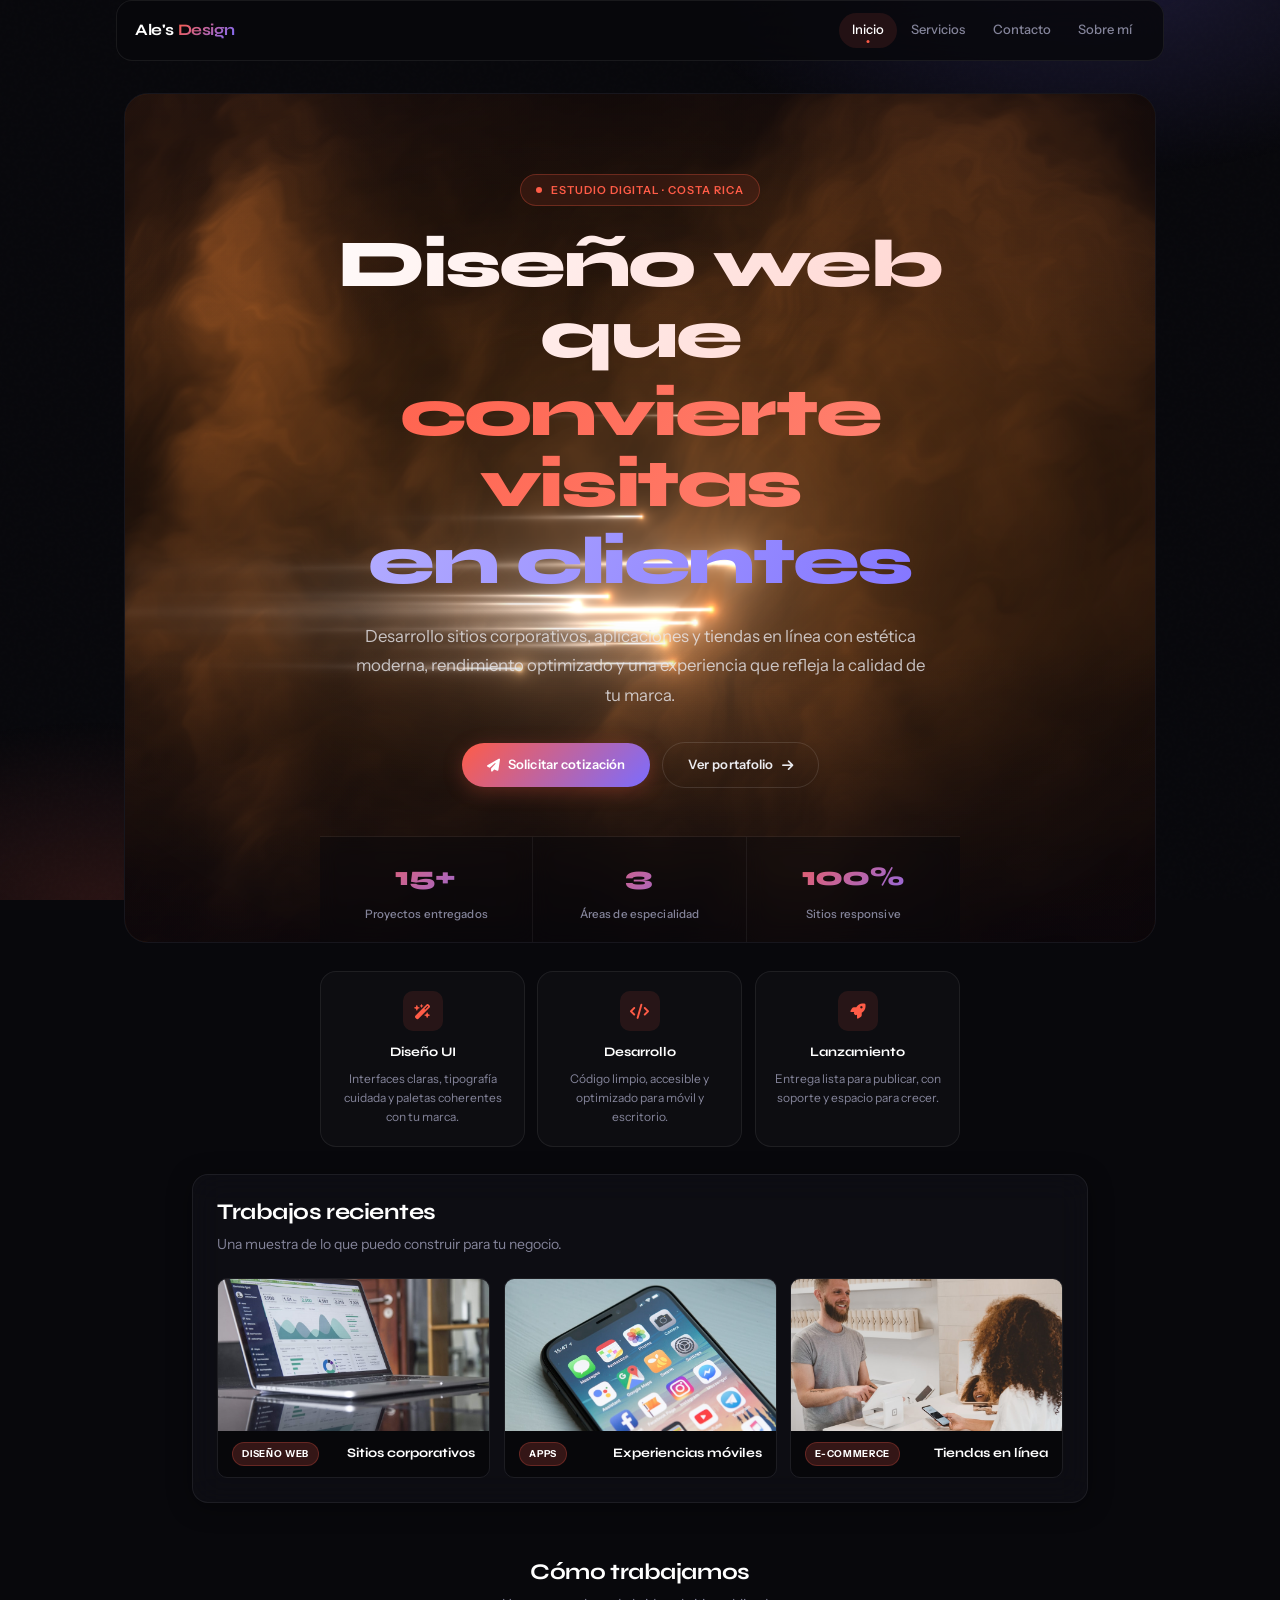
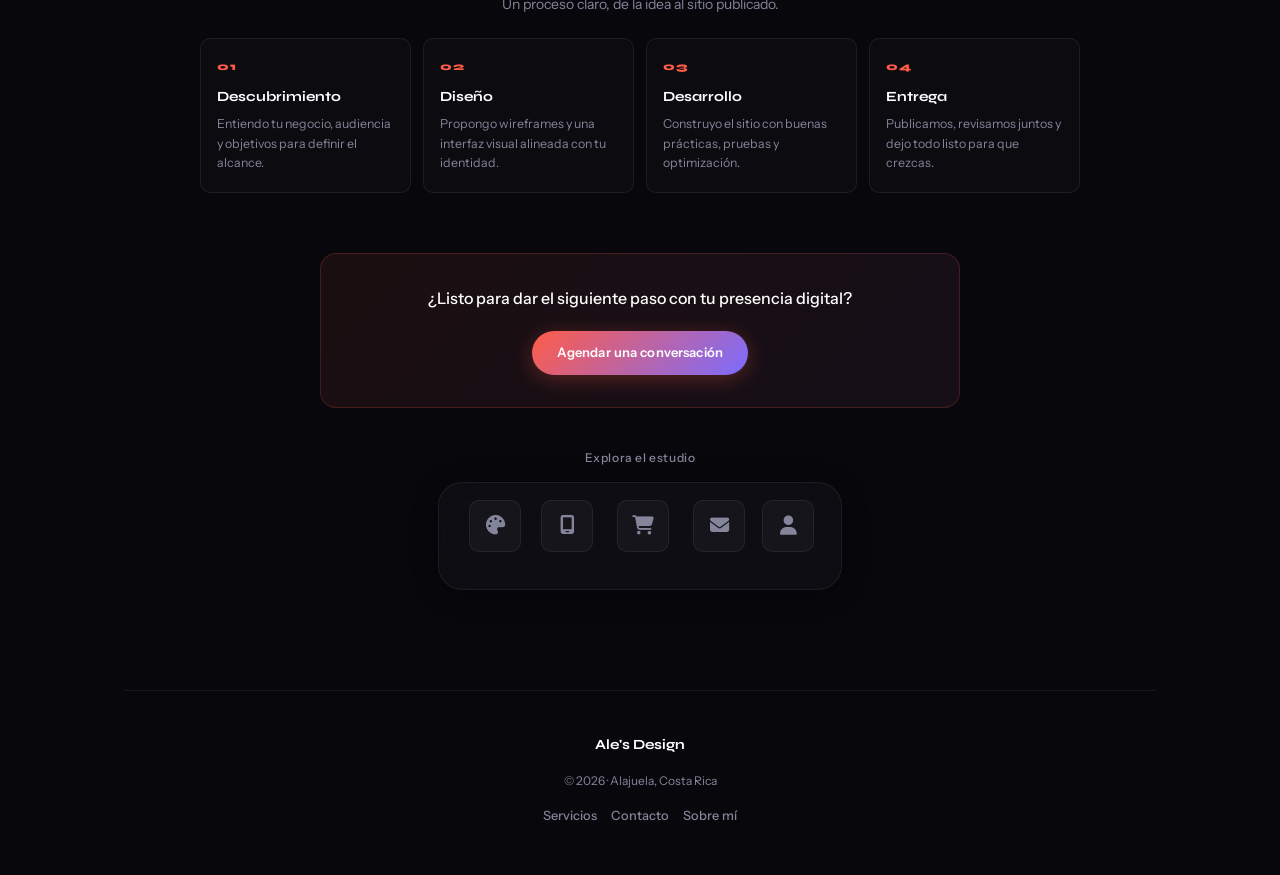
==== commit d1d90dd3: "Actualización: cambios en el diseño del sitio" ====
--- a/index.html
+++ b/index.html
@@ -32,24 +32,49 @@
     </header>
 
     <main>
+
+      <!-- ——— Hero con shader animado ——— -->
       <section class="hero" aria-label="Introducción">
-        <div class="hero__layout">
-          <div class="hero__content">
-            <p class="hero__eyebrow" data-reveal>Estudio digital · Costa Rica</p>
-            <h1 class="hero__title" data-reveal>Diseño web que convierte visitas en clientes</h1>
-            <p class="hero__subtitle" data-reveal>
-              Desarrollo sitios corporativos, aplicaciones y tiendas en línea con estética moderna, rendimiento optimizado y una experiencia que refleja la calidad de tu marca.
-            </p>
-            <div class="hero__actions" data-reveal>
-              <a class="btn btn--primary" href="contacto.html">Solicitar cotización</a>
-              <a class="btn btn--ghost" href="servicios.html">Ver portafolio</a>
-            </div>
+        <canvas id="hero-canvas" aria-hidden="true"></canvas>
+
+        <!-- Velo de oscurecimiento en bordes -->
+        <div class="hero__veil" aria-hidden="true"></div>
+
+        <div class="hero__inner">
+          <!-- Badge de confianza (CSS animation, no data-reveal) -->
+          <div class="hero__badge">
+            <span class="hero__badge-dot" aria-hidden="true"></span>
+            Estudio digital · Costa Rica
           </div>
-          <figure class="hero__visual" data-reveal="right" aria-hidden="true">
-            <img src="img/hero-workspace.jpg" alt="" width="600" height="400" loading="eager" decoding="async" />
-          </figure>
-        </div>
-
+
+          <!-- Titular multi-línea (cada línea tiene animación CSS propia) -->
+          <h1 class="hero__title">
+            <span class="hero__title-line hero__title-line--1">Diseño web que</span>
+            <span class="hero__title-line hero__title-line--2">convierte visitas</span>
+            <span class="hero__title-line hero__title-line--3">en clientes</span>
+          </h1>
+
+          <!-- Subtítulo -->
+          <p class="hero__subtitle">
+            Desarrollo sitios corporativos, aplicaciones y tiendas en línea con
+            estética moderna, rendimiento optimizado y una experiencia que
+            refleja la calidad de tu marca.
+          </p>
+
+          <!-- CTAs -->
+          <div class="hero__actions">
+            <a class="btn btn--primary" href="contacto.html">
+              <i class="fas fa-paper-plane" aria-hidden="true"></i>
+              Solicitar cotización
+            </a>
+            <a class="btn btn--ghost" href="servicios.html">
+              Ver portafolio
+              <i class="fas fa-arrow-right" aria-hidden="true"></i>
+            </a>
+          </div>
+        </div>
+
+        <!-- Stats — animados por JS stagger -->
         <ul class="stats" data-reveal-stagger aria-label="Cifras del estudio">
           <li class="stat">
             <span class="stat__value">15+</span>
@@ -64,26 +89,34 @@
             <span class="stat__label">Sitios responsive</span>
           </li>
         </ul>
-
-        <div class="features" data-reveal-stagger aria-label="Enfoque de trabajo">
-          <article class="feature-card">
-            <span class="feature-card__icon" aria-hidden="true"><i class="fas fa-wand-magic-sparkles"></i></span>
-            <h2 class="feature-card__title">Diseño UI</h2>
-            <p class="feature-card__text">Interfaces claras, tipografía cuidada y paletas coherentes con tu marca.</p>
-          </article>
-          <article class="feature-card">
-            <span class="feature-card__icon" aria-hidden="true"><i class="fas fa-code"></i></span>
-            <h2 class="feature-card__title">Desarrollo</h2>
-            <p class="feature-card__text">Código limpio, accesible y optimizado para móvil y escritorio.</p>
-          </article>
-          <article class="feature-card">
-            <span class="feature-card__icon" aria-hidden="true"><i class="fas fa-rocket"></i></span>
-            <h2 class="feature-card__title">Lanzamiento</h2>
-            <p class="feature-card__text">Entrega lista para publicar, con soporte y espacio para crecer.</p>
-          </article>
-        </div>
-      </section>
-
+      </section>
+
+      <!-- ——— Features ——— -->
+      <div class="features" data-reveal-stagger aria-label="Enfoque de trabajo">
+        <article class="feature-card">
+          <span class="feature-card__icon" aria-hidden="true">
+            <i class="fas fa-wand-magic-sparkles"></i>
+          </span>
+          <h2 class="feature-card__title">Diseño UI</h2>
+          <p class="feature-card__text">Interfaces claras, tipografía cuidada y paletas coherentes con tu marca.</p>
+        </article>
+        <article class="feature-card">
+          <span class="feature-card__icon" aria-hidden="true">
+            <i class="fas fa-code"></i>
+          </span>
+          <h2 class="feature-card__title">Desarrollo</h2>
+          <p class="feature-card__text">Código limpio, accesible y optimizado para móvil y escritorio.</p>
+        </article>
+        <article class="feature-card">
+          <span class="feature-card__icon" aria-hidden="true">
+            <i class="fas fa-rocket"></i>
+          </span>
+          <h2 class="feature-card__title">Lanzamiento</h2>
+          <p class="feature-card__text">Entrega lista para publicar, con soporte y espacio para crecer.</p>
+        </article>
+      </div>
+
+      <!-- ——— Showcase ——— -->
       <section class="showcase panel" aria-labelledby="showcase-heading" data-reveal>
         <div class="section-head">
           <h2 id="showcase-heading" class="section-head__title">Trabajos recientes</h2>
@@ -91,23 +124,53 @@
         </div>
         <div class="showcase-grid">
           <a href="servicios.html#diseno-web" class="showcase-card">
-            <img src="img/diseno-web-1.jpg" alt="Dashboard y sitio corporativo" width="400" height="260" loading="lazy" decoding="async" />
-            <span class="showcase-card__tag">Diseño web</span>
-            <span class="showcase-card__title">Sitios corporativos</span>
-          </a>
+            <div class="showcase-card__media">
+              <img src="img/diseno-web-1.jpg" alt="Dashboard y sitio corporativo" width="800" height="450" loading="lazy" decoding="async" />
+              <div class="showcase-card__overlay" aria-hidden="true">
+                <span class="showcase-card__overlay-cta">
+                  <i class="fas fa-arrow-up-right-from-square"></i> Ver proyecto
+                </span>
+              </div>
+            </div>
+            <div class="showcase-card__footer">
+              <span class="showcase-card__tag">Diseño web</span>
+              <span class="showcase-card__title">Sitios corporativos</span>
+            </div>
+          </a>
+
           <a href="servicios.html#apps" class="showcase-card">
-            <img src="img/app-movil-1.jpg" alt="Interfaz de aplicación móvil" width="400" height="260" loading="lazy" decoding="async" />
-            <span class="showcase-card__tag">Apps</span>
-            <span class="showcase-card__title">Experiencias móviles</span>
-          </a>
+            <div class="showcase-card__media">
+              <img src="img/app-movil-1.jpg" alt="Interfaz de aplicación móvil" width="800" height="450" loading="lazy" decoding="async" />
+              <div class="showcase-card__overlay" aria-hidden="true">
+                <span class="showcase-card__overlay-cta">
+                  <i class="fas fa-arrow-up-right-from-square"></i> Ver proyecto
+                </span>
+              </div>
+            </div>
+            <div class="showcase-card__footer">
+              <span class="showcase-card__tag">Apps</span>
+              <span class="showcase-card__title">Experiencias móviles</span>
+            </div>
+          </a>
+
           <a href="servicios.html#ecommerce" class="showcase-card">
-            <img src="img/ecommerce-1.jpg" alt="Tienda en línea" width="400" height="260" loading="lazy" decoding="async" />
-            <span class="showcase-card__tag">E-commerce</span>
-            <span class="showcase-card__title">Tiendas en línea</span>
-          </a>
-        </div>
-      </section>
-
+            <div class="showcase-card__media">
+              <img src="img/ecommerce-1.jpg" alt="Tienda en línea" width="800" height="450" loading="lazy" decoding="async" />
+              <div class="showcase-card__overlay" aria-hidden="true">
+                <span class="showcase-card__overlay-cta">
+                  <i class="fas fa-arrow-up-right-from-square"></i> Ver proyecto
+                </span>
+              </div>
+            </div>
+            <div class="showcase-card__footer">
+              <span class="showcase-card__tag">E-commerce</span>
+              <span class="showcase-card__title">Tiendas en línea</span>
+            </div>
+          </a>
+        </div>
+      </section>
+
+      <!-- ——— Proceso ——— -->
       <section class="process" aria-labelledby="process-heading" data-reveal>
         <div class="section-head section-head--center">
           <h2 id="process-heading" class="section-head__title">Cómo trabajamos</h2>
@@ -137,11 +200,13 @@
         </ol>
       </section>
 
+      <!-- ——— CTA ——— -->
       <section class="cta-band" aria-label="Llamada a la acción" data-reveal>
         <p class="cta-band__text">¿Listo para dar el siguiente paso con tu presencia digital?</p>
         <a class="btn btn--primary" href="contacto.html">Agendar una conversación</a>
       </section>
 
+      <!-- ——— Dock ——— -->
       <section class="dock-section" aria-label="Accesos rápidos" data-reveal>
         <p class="dock-section__hint">Explora el estudio</p>
         <div class="dock" role="list">
@@ -181,5 +246,6 @@
   </div>
 
   <script src="js/site.js" defer></script>
+  <script src="js/shader.js" defer></script>
 </body>
 </html>
--- a/css/styles.css
+++ b/css/styles.css
@@ -1,44 +1,55 @@
+/* ══════════════════════════════════════════════════════════════
+   Ale's Design — Styles
+   ══════════════════════════════════════════════════════════════ */
+
 /* ——— Design tokens ——— */
 :root {
-  --bg: #08080c;
-  --bg-elevated: #0d0d12;
-  --surface: rgba(16, 16, 22, 0.74);
+  --bg:            #08080c;
+  --bg-elevated:   #0d0d12;
+  --surface:       rgba(16, 16, 22, 0.74);
   --surface-solid: #10101a;
   --surface-hover: #18182a;
-  --text: #ebebef;
+
+  --text:       #ebebef;
   --text-muted: #84849a;
-  --heading: #ffffff;
-  --line: rgba(255, 255, 255, 0.07);
+  --heading:    #ffffff;
+
+  --line:        rgba(255, 255, 255, 0.07);
   --line-strong: rgba(255, 255, 255, 0.12);
-  --accent: #ff5c47;
-  --accent-2: #7b6cff;
-  --accent-soft: rgba(255, 92, 71, 0.11);
-  --accent-glow: rgba(255, 92, 71, 0.25);
-  --gradient: linear-gradient(135deg, var(--accent) 0%, var(--accent-2) 100%);
-  --gradient-text: linear-gradient(120deg, #ffffff 0%, #ffbfb5 52%, #bbb6ff 100%);
-  --shadow-sm: 0 1px 4px rgba(0, 0, 0, 0.45);
-  --shadow-card: 0 4px 24px rgba(0, 0, 0, 0.38);
-  --shadow-card-hover: 0 10px 36px rgba(0, 0, 0, 0.5);
-  --radius: 10px;
+
+  --accent:       #ff5c47;
+  --accent-2:     #7b6cff;
+  --accent-soft:  rgba(255, 92, 71, 0.11);
+  --accent-glow:  rgba(255, 92, 71, 0.28);
+
+  --gradient:      linear-gradient(135deg, var(--accent) 0%, var(--accent-2) 100%);
+  --gradient-text: linear-gradient(120deg, #ffffff 0%, #ffbfb5 48%, #bbb6ff 100%);
+
+  --shadow-sm:        0 1px 4px rgba(0,0,0,.45);
+  --shadow-card:      0 4px 24px rgba(0,0,0,.38);
+  --shadow-card-hover:0 12px 40px rgba(0,0,0,.55);
+
+  --radius:    10px;
   --radius-lg: 16px;
   --radius-xl: 24px;
+
   --max-width: 1080px;
-  --header-h: 3.625rem;
+  --header-h:  3.625rem;
+
   --font-display: "Syne", system-ui, sans-serif;
-  --font-body: "Instrument Sans", system-ui, sans-serif;
-  --ease-out: cubic-bezier(0.16, 1, 0.3, 1);
+  --font-body:    "Instrument Sans", system-ui, sans-serif;
+
+  --ease-out:    cubic-bezier(0.16, 1, 0.3, 1);
   --ease-spring: cubic-bezier(0.34, 1.4, 0.64, 1);
-  --reveal-distance: 14px;
-  --duration-fast: 0.17s;
-  --duration: 0.55s;
-  --duration-slow: 0.85s;
-}
-
-*,
-*::before,
-*::after {
-  box-sizing: border-box;
-}
+
+  --reveal-distance: 16px;
+  --duration-fast:   0.17s;
+  --duration:        0.6s;
+  --duration-slow:   0.9s;
+}
+
+/* ——— Reset ——— */
+*, *::before, *::after { box-sizing: border-box; }
 
 html {
   scroll-behavior: smooth;
@@ -48,9 +59,9 @@
 @media (prefers-reduced-motion: reduce) {
   html { scroll-behavior: auto; }
   *, *::before, *::after {
-    animation-duration: 0.01ms !important;
-    animation-iteration-count: 1 !important;
-    transition-duration: 0.01ms !important;
+    animation-duration:       0.01ms !important;
+    animation-iteration-count:1      !important;
+    transition-duration:      0.01ms !important;
   }
   [data-reveal] { opacity: 1 !important; transform: none !important; }
 }
@@ -71,33 +82,96 @@
   word-break: break-word;
 }
 
-body.is-loading {
-  overflow: hidden;
-}
-
+body.is-loading { overflow: hidden; }
+
+/* Ambient gradients */
 body::before {
   content: "";
   position: fixed;
   inset: 0;
   z-index: -2;
   background:
-    radial-gradient(ellipse 60% 45% at 85% -5%, rgba(123, 108, 255, 0.18), transparent 55%),
-    radial-gradient(ellipse 55% 40% at 8% 100%, rgba(255, 92, 71, 0.13), transparent 50%),
-    radial-gradient(ellipse 35% 28% at 50% 50%, rgba(123, 108, 255, 0.05), transparent 60%);
+    radial-gradient(ellipse 60% 45% at 85% -5%,  rgba(123,108,255,.18), transparent 55%),
+    radial-gradient(ellipse 55% 40% at  8% 100%, rgba(255, 92, 71,.13), transparent 50%),
+    radial-gradient(ellipse 35% 28% at 50%  50%, rgba(123,108,255,.05), transparent 60%);
   pointer-events: none;
 }
 
+/* Film grain */
 body::after {
   content: "";
   position: fixed;
   inset: 0;
   z-index: -1;
-  opacity: 0.35;
+  opacity: .32;
   background-image: url("data:image/svg+xml,%3Csvg viewBox='0 0 256 256' xmlns='http://www.w3.org/2000/svg'%3E%3Cfilter id='n'%3E%3CfeTurbulence type='fractalNoise' baseFrequency='0.9' numOctaves='4' stitchTiles='stitch'/%3E%3C/filter%3E%3Crect width='100%25' height='100%25' filter='url(%23n)' opacity='0.04'/%3E%3C/svg%3E");
   pointer-events: none;
 }
 
-/* ——— Page loader ——— */
+/* ══════════════════════════════════════════════════════════════
+   KEYFRAMES
+   ══════════════════════════════════════════════════════════════ */
+
+@keyframes loader-slide {
+  0%   { transform: translateX(-120%); }
+  100% { transform: translateX(340%);  }
+}
+
+@keyframes eyebrow-pulse {
+  0%,100% { box-shadow: 0 0 0 0 rgba(255,92,71,0); }
+  50%     { box-shadow: 0 0 22px rgba(255,92,71,.22); }
+}
+
+@keyframes dot-blink {
+  0%,100% { opacity: 1; }
+  50%     { opacity: .35; }
+}
+
+@keyframes float-y {
+  0%,100% { transform: translateY(0);   }
+  50%     { transform: translateY(-8px); }
+}
+
+@keyframes photo-ring {
+  0%,100% { opacity: .3; transform: scale(1);    }
+  50%     { opacity: .55; transform: scale(1.08); }
+}
+
+@keyframes desc-in {
+  from { opacity: 0; transform: translateY(-4px); }
+  to   { opacity: 1; transform: translateY(0);    }
+}
+
+@keyframes gradient-shift {
+  0%   { background-position: 0%   50%; }
+  50%  { background-position: 100% 50%; }
+  100% { background-position: 0%   50%; }
+}
+
+@keyframes hero-badge-in {
+  from { opacity: 0; transform: translateY(-14px) scale(.96); }
+  to   { opacity: 1; transform: translateY(0)     scale(1);   }
+}
+
+@keyframes hero-title-in {
+  from { opacity: 0; transform: translateY(22px) skewY(1.5deg); }
+  to   { opacity: 1; transform: translateY(0)    skewY(0deg);   }
+}
+
+@keyframes hero-fade-up {
+  from { opacity: 0; transform: translateY(18px); }
+  to   { opacity: 1; transform: translateY(0);    }
+}
+
+@keyframes stat-counter-glow {
+  0%,100% { text-shadow: none; }
+  50%     { text-shadow: 0 0 20px rgba(255,92,71,.45); }
+}
+
+/* ══════════════════════════════════════════════════════════════
+   PAGE LOADER
+   ══════════════════════════════════════════════════════════════ */
+
 .page-loader {
   position: fixed;
   inset: 0;
@@ -106,7 +180,7 @@
   align-items: center;
   justify-content: center;
   background: var(--bg);
-  transition: opacity 0.5s var(--ease-out), visibility 0.5s;
+  transition: opacity .55s var(--ease-out), visibility .55s;
 }
 
 .page-loader.is-done {
@@ -130,20 +204,18 @@
   height: 100%;
   background: var(--gradient);
   border-radius: 2px;
-  animation: loader-slide 0.9s var(--ease-out) infinite;
-}
-
-@keyframes loader-slide {
-  0%   { transform: translateX(-120%); }
-  100% { transform: translateX(340%); }
-}
-
-/* ——— Reveal animations ——— */
+  animation: loader-slide .9s var(--ease-out) infinite;
+}
+
+/* ══════════════════════════════════════════════════════════════
+   SCROLL REVEAL
+   ══════════════════════════════════════════════════════════════ */
+
 [data-reveal] {
   opacity: 0;
   transform: translateY(var(--reveal-distance));
   transition:
-    opacity var(--duration) var(--ease-out),
+    opacity  var(--duration) var(--ease-out),
     transform var(--duration) var(--ease-out);
 }
 
@@ -152,19 +224,19 @@
   transform: translateY(0);
 }
 
-[data-reveal="fade"] { transform: none; }
-
-[data-reveal="scale"] { transform: scale(0.97); }
-[data-reveal="scale"].is-visible { transform: scale(1); }
-
-[data-reveal="left"]  { transform: translateX(calc(var(--reveal-distance) * -1)); }
-[data-reveal="right"] { transform: translateX(var(--reveal-distance)); }
+[data-reveal="fade"]                  { transform: none; }
+[data-reveal="scale"]                 { transform: scale(.96); }
+[data-reveal="scale"].is-visible      { transform: scale(1); }
+[data-reveal="left"]                  { transform: translateX(calc(var(--reveal-distance) * -1)); }
+[data-reveal="right"]                 { transform: translateX(var(--reveal-distance)); }
+[data-reveal="left"].is-visible,
+[data-reveal="right"].is-visible      { transform: translateX(0); }
 
 [data-reveal-stagger] > * {
   opacity: 0;
-  transform: translateY(12px);
+  transform: translateY(14px);
   transition:
-    opacity var(--duration) var(--ease-out),
+    opacity  var(--duration) var(--ease-out),
     transform var(--duration) var(--ease-out);
 }
 
@@ -173,21 +245,27 @@
   transform: translateY(0);
 }
 
-[data-reveal-stagger].is-visible > *:nth-child(1) { transition-delay: 0.04s; }
-[data-reveal-stagger].is-visible > *:nth-child(2) { transition-delay: 0.09s; }
-[data-reveal-stagger].is-visible > *:nth-child(3) { transition-delay: 0.14s; }
-[data-reveal-stagger].is-visible > *:nth-child(4) { transition-delay: 0.19s; }
-[data-reveal-stagger].is-visible > *:nth-child(5) { transition-delay: 0.24s; }
-[data-reveal-stagger].is-visible > *:nth-child(6) { transition-delay: 0.29s; }
-
-/* ——— Layout ——— */
+[data-reveal-stagger].is-visible > *:nth-child(1) { transition-delay: .04s; }
+[data-reveal-stagger].is-visible > *:nth-child(2) { transition-delay: .10s; }
+[data-reveal-stagger].is-visible > *:nth-child(3) { transition-delay: .16s; }
+[data-reveal-stagger].is-visible > *:nth-child(4) { transition-delay: .22s; }
+[data-reveal-stagger].is-visible > *:nth-child(5) { transition-delay: .28s; }
+[data-reveal-stagger].is-visible > *:nth-child(6) { transition-delay: .34s; }
+
+/* ══════════════════════════════════════════════════════════════
+   LAYOUT
+   ══════════════════════════════════════════════════════════════ */
+
 .page-shell {
   max-width: var(--max-width);
   margin: 0 auto;
   padding: 0 1.5rem 3rem;
 }
 
-/* ——— Header ——— */
+/* ══════════════════════════════════════════════════════════════
+   HEADER
+   ══════════════════════════════════════════════════════════════ */
+
 .site-header {
   position: sticky;
   top: 0;
@@ -196,16 +274,16 @@
   align-items: center;
   justify-content: space-between;
   gap: 1rem;
-  margin: 0 -0.5rem 2rem;
-  padding: 0.75rem 1.15rem;
+  margin: 0 -0.5rem 1.25rem;
+  padding: .75rem 1.15rem;
   border-radius: var(--radius-lg);
   border: 1px solid var(--line);
-  background: rgba(8, 8, 12, 0.8);
-  backdrop-filter: blur(24px);
-  -webkit-backdrop-filter: blur(24px);
+  background: rgba(8,8,12,.82);
+  backdrop-filter: blur(28px);
+  -webkit-backdrop-filter: blur(28px);
   transition:
     border-color var(--duration-fast) var(--ease-out),
-    box-shadow var(--duration-fast) var(--ease-out);
+    box-shadow   var(--duration-fast) var(--ease-out);
 }
 
 .site-header.is-scrolled {
@@ -217,7 +295,7 @@
   font-family: var(--font-display);
   font-size: 1rem;
   font-weight: 700;
-  letter-spacing: -0.03em;
+  letter-spacing: -.03em;
   color: var(--heading);
   text-decoration: none;
   transition: opacity var(--duration-fast) var(--ease-out);
@@ -228,33 +306,33 @@
   -webkit-background-clip: text;
   background-clip: text;
   -webkit-text-fill-color: transparent;
-  padding-right: 0.06em;
-}
-
-.site-header__brand:hover { opacity: 0.8; }
+  padding-right: .06em;
+}
+
+.site-header__brand:hover { opacity: .8; }
 
 .main-nav {
   display: flex;
   align-items: center;
-  gap: 0.1rem;
+  gap: .1rem;
 }
 
 .main-nav__link {
   position: relative;
-  padding: 0.4rem 0.8rem;
-  font-size: 0.8125rem;
+  padding: .4rem .8rem;
+  font-size: .8125rem;
   font-weight: 500;
   color: var(--text-muted);
   text-decoration: none;
   border-radius: 999px;
   transition:
-    color var(--duration-fast) var(--ease-out),
+    color      var(--duration-fast) var(--ease-out),
     background var(--duration-fast) var(--ease-out);
 }
 
 .main-nav__link:hover {
   color: var(--text);
-  background: rgba(255, 255, 255, 0.05);
+  background: rgba(255,255,255,.05);
 }
 
 .main-nav__link--active {
@@ -265,7 +343,7 @@
 .main-nav__link--active::after {
   content: "";
   position: absolute;
-  bottom: 0.32rem;
+  bottom: .32rem;
   left: 50%;
   width: 3px;
   height: 3px;
@@ -283,21 +361,24 @@
   padding: 0;
   font-size: 1rem;
   color: var(--text);
-  background: rgba(255, 255, 255, 0.05);
+  background: rgba(255,255,255,.05);
   border: 1px solid var(--line);
   border-radius: var(--radius);
   cursor: pointer;
   transition:
-    background var(--duration-fast) var(--ease-out),
-    border-color var(--duration-fast) var(--ease-out);
+    background     var(--duration-fast) var(--ease-out),
+    border-color   var(--duration-fast) var(--ease-out);
 }
 
 .nav-toggle:hover {
-  background: rgba(255, 255, 255, 0.09);
+  background: rgba(255,255,255,.09);
   border-color: var(--line-strong);
 }
 
-/* ——— Panels ——— */
+/* ══════════════════════════════════════════════════════════════
+   PANELS
+   ══════════════════════════════════════════════════════════════ */
+
 .panel {
   border: 1px solid var(--line);
   border-radius: var(--radius-lg);
@@ -317,14 +398,14 @@
   font-size: clamp(1.1rem, 2.5vw, 1.4rem);
   font-weight: 700;
   line-height: 1.2;
-  letter-spacing: -0.02em;
+  letter-spacing: -.02em;
   color: var(--heading);
   text-rendering: optimizeLegibility;
 }
 
 .section-head__lead {
-  margin: 0.45rem 0 0;
-  font-size: 0.875rem;
+  margin: .45rem 0 0;
+  font-size: .875rem;
   line-height: 1.65;
   color: var(--text-muted);
   max-width: 36em;
@@ -340,124 +421,212 @@
   margin-top: 1.75rem;
 }
 
-/* ——— Hero ——— */
+/* ══════════════════════════════════════════════════════════════
+   ★  HERO — WebGL SHADER
+   ══════════════════════════════════════════════════════════════ */
+
 .hero {
-  padding: 1.5rem 0 1rem;
+  position: relative;
+  overflow: hidden;
   width: 100%;
-  max-width: 56rem;
-  margin: 0 auto;
-}
-
-.hero__layout {
-  display: grid;
-  grid-template-columns: 1fr 1fr;
-  gap: 2.5rem;
-  align-items: center;
-  text-align: left;
-}
-
-.hero__content { max-width: 27rem; }
-
-.hero__visual {
-  margin: 0;
-  position: relative;
-  border-radius: var(--radius-lg);
-  overflow: hidden;
-  border: 1px solid var(--line);
-  box-shadow: var(--shadow-card);
-  will-change: transform;
-}
-
-.hero__visual::after {
-  content: "";
+  min-height: 88vh;
+  display: flex;
+  flex-direction: column;
+  align-items: center;
+  border-radius: var(--radius-xl);
+  border: 1px solid rgba(255,255,255,.08);
+  background: #03020a; /* fallback when WebGL unavailable */
+}
+
+/* The WebGL canvas fills the whole section */
+#hero-canvas {
   position: absolute;
   inset: 0;
-  background: linear-gradient(155deg, transparent 45%, rgba(8, 8, 12, 0.45) 100%);
+  width: 100%;
+  height: 100%;
+  display: block;
+  touch-action: none;
+}
+
+/* Soft vignette / darkening veil so text stays readable */
+.hero__veil {
+  position: absolute;
+  inset: 0;
+  background:
+    radial-gradient(ellipse 70% 60% at 50% 50%, transparent 20%, rgba(3,2,10,.55) 100%),
+    linear-gradient(to bottom, rgba(3,2,10,.35) 0%, transparent 30%, transparent 65%, rgba(3,2,10,.65) 100%);
   pointer-events: none;
-}
-
-.hero__visual img {
-  display: block;
+  z-index: 1;
+}
+
+/* Content layer */
+.hero__inner {
+  position: relative;
+  z-index: 2;
+  flex: 1;
+  display: flex;
+  flex-direction: column;
+  align-items: center;
+  justify-content: center;
+  text-align: center;
+  padding: 5rem 2rem 3rem;
+  max-width: 52rem;
   width: 100%;
-  height: auto;
-  aspect-ratio: 3 / 2;
-  object-fit: cover;
-}
-
-.hero__eyebrow {
+  margin: 0 auto;
+}
+
+/* Trust badge */
+.hero__badge {
   display: inline-flex;
   align-items: center;
-  gap: 0.45rem;
-  margin: 0 0 1rem;
-  padding: 0.3rem 0.8rem;
-  font-size: 0.6875rem;
+  gap: .55rem;
+  margin-bottom: 1.5rem;
+  padding: .35rem .95rem;
+  font-size: .6875rem;
   font-weight: 600;
-  letter-spacing: 0.1em;
+  letter-spacing: .09em;
   text-transform: uppercase;
   color: var(--accent);
-  border: 1px solid rgba(255, 92, 71, 0.3);
+  background: rgba(255,92,71,.1);
+  border: 1px solid rgba(255,92,71,.28);
   border-radius: 999px;
-  background: var(--accent-soft);
-  animation: eyebrow-pulse 3.5s ease-in-out infinite;
-}
-
-.hero__eyebrow::before {
-  content: "";
+  backdrop-filter: blur(10px);
+  animation: hero-badge-in .7s var(--ease-out) both, eyebrow-pulse 3.5s ease-in-out 1s infinite;
+}
+
+.hero__badge-dot {
   display: block;
-  width: 5px;
-  height: 5px;
+  width: 6px;
+  height: 6px;
   border-radius: 50%;
   background: var(--accent);
-  animation: dot-blink 3.5s ease-in-out infinite;
-}
-
-@keyframes eyebrow-pulse {
-  0%, 100% { box-shadow: 0 0 0 0 rgba(255, 92, 71, 0); }
-  50% { box-shadow: 0 0 18px rgba(255, 92, 71, 0.18); }
-}
-
-@keyframes dot-blink {
-  0%, 100% { opacity: 1; }
-  50% { opacity: 0.4; }
-}
-
+  flex-shrink: 0;
+  animation: dot-blink 3s ease-in-out infinite;
+}
+
+/* Title — three gradient lines */
 .hero__title {
+  display: flex;
+  flex-direction: column;
+  gap: .06em;
   margin: 0;
   font-family: var(--font-display);
-  font-size: clamp(1.75rem, 4.5vw, 3.25rem);
+  font-size: clamp(2.2rem, 6vw, 4.2rem);
   font-weight: 800;
-  line-height: 1.08;
-  letter-spacing: -0.03em;
-  background: var(--gradient-text);
+  line-height: 1.05;
+  letter-spacing: -.035em;
+  text-rendering: optimizeLegibility;
+}
+
+.hero__title-line {
+  display: block;
+  opacity: 0;
+  animation: hero-title-in .75s var(--ease-out) both;
+  padding-bottom: .05em; /* prevent clip-path clipping */
   -webkit-background-clip: text;
   background-clip: text;
   -webkit-text-fill-color: transparent;
-  padding-right: 0.08em;
-  padding-bottom: 0.05em;
-  text-rendering: optimizeLegibility;
-}
-
+}
+
+.hero__title-line--1 {
+  background-image: linear-gradient(120deg, #fff 0%, #ffcfc9 100%);
+  animation-delay: .15s;
+}
+
+.hero__title-line--2 {
+  background-image: linear-gradient(120deg, var(--accent) 0%, #ff8a79 100%);
+  animation-delay: .3s;
+}
+
+.hero__title-line--3 {
+  background-image: linear-gradient(120deg, #bbb6ff 0%, var(--accent-2) 100%);
+  animation-delay: .45s;
+}
+
+/* Subtitle */
 .hero__subtitle {
-  margin: 1.1rem 0 0;
-  font-size: clamp(0.875rem, 2vw, 0.9375rem);
+  margin: 1.35rem 0 0;
+  font-size: clamp(.9rem, 2vw, 1.05rem);
   font-weight: 400;
-  color: var(--text-muted);
-  line-height: 1.72;
-}
-
+  color: rgba(235,235,239,.78);
+  line-height: 1.75;
+  max-width: 34em;
+  opacity: 0;
+  animation: hero-fade-up .75s var(--ease-out) .6s both;
+}
+
+/* CTA row */
 .hero__actions {
   display: flex;
   flex-wrap: wrap;
   align-items: center;
-  gap: 0.65rem;
-  margin-top: 1.75rem;
-}
-
-/* ——— Stats ——— */
+  justify-content: center;
+  gap: .75rem;
+  margin-top: 2rem;
+  opacity: 0;
+  animation: hero-fade-up .75s var(--ease-out) .78s both;
+}
+
+/* Stats strip pinned to the bottom of the hero */
+.hero .stats {
+  position: relative;
+  z-index: 2;
+  display: grid;
+  grid-template-columns: repeat(3, 1fr);
+  gap: 0;
+  width: 100%;
+  margin: 0;
+  padding: 0;
+  list-style: none;
+  border-top: 1px solid rgba(255,255,255,.06);
+}
+
+.hero .stat {
+  padding: 1.1rem 1rem;
+  text-align: center;
+  border: none;
+  border-right: 1px solid rgba(255,255,255,.06);
+  border-radius: 0;
+  background: rgba(8,8,12,.42);
+  backdrop-filter: blur(10px);
+  transition: background .3s var(--ease-out);
+}
+
+.hero .stat:last-child { border-right: none; }
+.hero .stat:hover      { background: rgba(255,92,71,.07); }
+
+.hero .stat__value {
+  display: block;
+  font-family: var(--font-display);
+  font-size: 1.65rem;
+  font-weight: 800;
+  letter-spacing: -.025em;
+  background: var(--gradient);
+  -webkit-background-clip: text;
+  background-clip: text;
+  -webkit-text-fill-color: transparent;
+  padding-right: .08em;
+  padding-bottom: .03em;
+  animation: stat-counter-glow 4s ease-in-out infinite;
+}
+
+.hero .stat__label {
+  display: block;
+  margin-top: .3rem;
+  font-size: .72rem;
+  font-weight: 500;
+  letter-spacing: .01em;
+  color: var(--text-muted);
+}
+
+/* ══════════════════════════════════════════════════════════════
+   STATS (outside hero — about/other pages)
+   ══════════════════════════════════════════════════════════════ */
+
 .stats {
   display: grid;
   grid-template-columns: repeat(3, 1fr);
-  gap: 0.75rem;
+  gap: .75rem;
   margin: 2rem auto 0;
   padding: 0;
   list-style: none;
@@ -465,11 +634,11 @@
 }
 
 .stat {
-  padding: 1rem 0.85rem;
+  padding: 1rem .85rem;
   text-align: center;
   border: 1px solid var(--line);
   border-radius: var(--radius);
-  background: rgba(255, 255, 255, 0.025);
+  background: rgba(255,255,255,.025);
   transition: border-color var(--duration-fast) var(--ease-out);
 }
 
@@ -480,25 +649,168 @@
   font-family: var(--font-display);
   font-size: 1.55rem;
   font-weight: 800;
-  letter-spacing: -0.02em;
+  letter-spacing: -.02em;
   background: var(--gradient);
   -webkit-background-clip: text;
   background-clip: text;
   -webkit-text-fill-color: transparent;
-  padding-right: 0.08em;
-  padding-bottom: 0.03em;
+  padding-right: .08em;
+  padding-bottom: .03em;
 }
 
 .stat__label {
   display: block;
-  margin-top: 0.3rem;
-  font-size: 0.72rem;
+  margin-top: .3rem;
+  font-size: .72rem;
   font-weight: 500;
-  letter-spacing: 0.01em;
-  color: var(--text-muted);
-}
-
-/* ——— Showcase ——— */
+  letter-spacing: .01em;
+  color: var(--text-muted);
+}
+
+/* ══════════════════════════════════════════════════════════════
+   ★  SERVICE CARDS (servicios.html) — image overlay pattern
+   ══════════════════════════════════════════════════════════════ */
+
+.service-card {
+  position: relative;
+  border-radius: var(--radius-lg);
+  overflow: hidden;
+  border: 1px solid var(--line);
+  background: var(--bg-elevated);
+  cursor: pointer;
+  outline: none;
+  will-change: transform;
+  transition:
+    border-color  .35s var(--ease-out),
+    box-shadow    .35s var(--ease-out),
+    transform     .35s var(--ease-out);
+}
+
+.service-card:hover,
+.service-card:focus-visible {
+  transform: translateY(-4px);
+  border-color: rgba(255,92,71,.35);
+  box-shadow: var(--shadow-card-hover), 0 0 0 1px rgba(255,92,71,.12);
+}
+
+.service-card:focus-visible {
+  outline: 2px solid var(--accent);
+  outline-offset: 3px;
+}
+
+/* ——— Image wrapper ——— */
+.service-card__media {
+  position: relative;
+  overflow: hidden;
+  /* ALL images same size */
+  aspect-ratio: 16 / 9;
+}
+
+.service-card__media img {
+  display: block;
+  width: 100%;
+  height: 100%;
+  object-fit: cover;
+  transition: transform .65s var(--ease-out), filter .45s var(--ease-out);
+}
+
+/* ——— Hover: scale image + apply slight blur ——— */
+.service-card:hover .service-card__media img,
+.service-card.is-active .service-card__media img {
+  transform: scale(1.07);
+  filter: blur(2px) brightness(.55);
+}
+
+/* ——— Dark frosted overlay ——— */
+.service-card__overlay {
+  position: absolute;
+  inset: 0;
+  display: flex;
+  align-items: center;
+  justify-content: center;
+  padding: 1.5rem;
+  background: rgba(6, 6, 14, 0.72);
+  backdrop-filter: blur(10px);
+  -webkit-backdrop-filter: blur(10px);
+  opacity: 0;
+  transition: opacity .4s var(--ease-out);
+}
+
+.service-card:hover .service-card__overlay,
+.service-card.is-active .service-card__overlay {
+  opacity: 1;
+}
+
+.service-card__overlay-inner {
+  display: flex;
+  flex-direction: column;
+  align-items: center;
+  gap: .75rem;
+  transform: translateY(10px);
+  transition: transform .45s var(--ease-out);
+}
+
+.service-card:hover .service-card__overlay-inner,
+.service-card.is-active .service-card__overlay-inner {
+  transform: translateY(0);
+}
+
+.service-card__overlay-icon {
+  font-size: 1.5rem;
+  background: var(--gradient);
+  -webkit-background-clip: text;
+  background-clip: text;
+  -webkit-text-fill-color: transparent;
+  padding-right: .06em;
+}
+
+.service-card__overlay-desc {
+  margin: 0;
+  font-size: .875rem;
+  line-height: 1.72;
+  color: rgba(235,235,239,.9);
+  text-align: center;
+  max-width: 30em;
+}
+
+/* ——— Card footer ——— */
+.service-card__footer {
+  display: flex;
+  align-items: center;
+  justify-content: space-between;
+  gap: .5rem;
+  padding: .85rem 1rem;
+  background: rgba(0,0,0,.32);
+  border-top: 1px solid var(--line);
+}
+
+.service-card__name {
+  font-family: var(--font-display);
+  font-size: .875rem;
+  font-weight: 700;
+  color: var(--heading);
+}
+
+.service-card__hint {
+  display: flex;
+  align-items: center;
+  gap: .3rem;
+  font-size: .6875rem;
+  font-weight: 600;
+  letter-spacing: .04em;
+  color: var(--text-muted);
+  transition: color .22s var(--ease-out);
+}
+
+.service-card:hover .service-card__hint,
+.service-card.is-active .service-card__hint {
+  color: var(--accent);
+}
+
+/* ══════════════════════════════════════════════════════════════
+   SHOWCASE (index.html)
+   ══════════════════════════════════════════════════════════════ */
+
 .showcase {
   width: 100%;
   max-width: 56rem;
@@ -509,9 +821,10 @@
 .showcase-grid {
   display: grid;
   grid-template-columns: repeat(3, 1fr);
-  gap: 0.85rem;
-}
-
+  gap: .85rem;
+}
+
+/* Showcase cards share the same overlay pattern */
 .showcase-card {
   position: relative;
   display: block;
@@ -522,167 +835,230 @@
   color: inherit;
   will-change: transform;
   transition:
-    transform 0.28s var(--ease-out),
-    border-color 0.28s var(--ease-out),
-    box-shadow 0.28s var(--ease-out);
+    transform     .3s var(--ease-out),
+    border-color  .3s var(--ease-out),
+    box-shadow    .3s var(--ease-out);
 }
 
 .showcase-card:hover {
-  transform: translateY(-3px);
-  border-color: rgba(255, 92, 71, 0.3);
+  transform: translateY(-4px);
+  border-color: rgba(255,92,71,.3);
   box-shadow: var(--shadow-card-hover);
 }
 
-.showcase-card img {
+.showcase-card__media {
+  position: relative;
+  overflow: hidden;
+  aspect-ratio: 16 / 9;  /* Same ratio as service cards */
+}
+
+.showcase-card__media img {
   display: block;
   width: 100%;
-  aspect-ratio: 4 / 3;
+  height: 100%;
   object-fit: cover;
-  transition: transform 0.55s var(--ease-out);
-}
-
-.showcase-card:hover img { transform: scale(1.04); }
+  transition: transform .6s var(--ease-out), filter .4s var(--ease-out);
+}
+
+.showcase-card:hover .showcase-card__media img {
+  transform: scale(1.05);
+  filter: brightness(.75);
+}
+
+.showcase-card__overlay {
+  position: absolute;
+  inset: 0;
+  display: flex;
+  align-items: center;
+  justify-content: center;
+  opacity: 0;
+  transition: opacity .35s var(--ease-out);
+}
+
+.showcase-card:hover .showcase-card__overlay {
+  opacity: 1;
+}
+
+.showcase-card__overlay-cta {
+  display: flex;
+  align-items: center;
+  gap: .4rem;
+  padding: .5rem 1.1rem;
+  font-size: .75rem;
+  font-weight: 700;
+  letter-spacing: .03em;
+  color: #fff;
+  background: rgba(255,92,71,.85);
+  border-radius: 999px;
+  backdrop-filter: blur(6px);
+  transform: translateY(6px);
+  transition: transform .35s var(--ease-out);
+}
+
+.showcase-card:hover .showcase-card__overlay-cta {
+  transform: translateY(0);
+}
+
+.showcase-card__footer {
+  display: flex;
+  align-items: center;
+  justify-content: space-between;
+  padding: .65rem .9rem;
+  background: rgba(0,0,0,.38);
+}
 
 .showcase-card__tag {
-  position: absolute;
-  top: 0.65rem;
-  left: 0.65rem;
-  padding: 0.2rem 0.55rem;
-  font-size: 0.625rem;
+  padding: .2rem .55rem;
+  font-size: .6rem;
   font-weight: 700;
-  letter-spacing: 0.07em;
+  letter-spacing: .07em;
   text-transform: uppercase;
   color: var(--heading);
-  background: rgba(8, 8, 12, 0.78);
-  border: 1px solid var(--line);
+  background: rgba(255,92,71,.18);
+  border: 1px solid rgba(255,92,71,.25);
   border-radius: 999px;
-  backdrop-filter: blur(8px);
 }
 
 .showcase-card__title {
-  display: block;
-  padding: 0.75rem 0.9rem;
   font-family: var(--font-display);
-  font-size: 0.8125rem;
+  font-size: .8125rem;
   font-weight: 700;
   color: var(--heading);
-  background: rgba(0, 0, 0, 0.38);
-}
-
-/* ——— Process ——— */
+}
+
+/* ══════════════════════════════════════════════════════════════
+   PROCESS
+   ══════════════════════════════════════════════════════════════ */
+
 .process {
   width: 100%;
   max-width: 56rem;
   margin: 1.75rem auto 0;
-  padding: 0 0.5rem;
+  padding: 0 .5rem;
 }
 
 .process-steps {
   display: grid;
   grid-template-columns: repeat(4, 1fr);
-  gap: 0.75rem;
+  gap: .75rem;
   margin: 0;
   padding: 0;
   list-style: none;
 }
 
 .process-step {
-  padding: 1.1rem 0.95rem;
+  padding: 1.2rem 1rem;
   border: 1px solid var(--line);
   border-radius: var(--radius);
-  background: rgba(255, 255, 255, 0.02);
+  background: rgba(255,255,255,.02);
   will-change: transform;
   transition:
-    border-color 0.28s var(--ease-out),
-    background 0.28s var(--ease-out),
-    transform 0.28s var(--ease-out);
+    border-color .3s var(--ease-out),
+    background   .3s var(--ease-out),
+    transform    .3s var(--ease-out),
+    box-shadow   .3s var(--ease-out);
 }
 
 .process-step:hover {
-  transform: translateY(-2px);
-  border-color: rgba(123, 108, 255, 0.3);
-  background: rgba(123, 108, 255, 0.05);
+  transform: translateY(-3px);
+  border-color: rgba(123,108,255,.3);
+  background: rgba(123,108,255,.06);
+  box-shadow: 0 8px 28px rgba(123,108,255,.1);
 }
 
 .process-step__num {
   display: block;
   font-family: var(--font-display);
-  font-size: 0.6875rem;
+  font-size: .6875rem;
   font-weight: 800;
-  letter-spacing: 0.1em;
+  letter-spacing: .1em;
   color: var(--accent);
-  margin-bottom: 0.45rem;
+  margin-bottom: .5rem;
 }
 
 .process-step__title {
-  margin: 0 0 0.35rem;
+  margin: 0 0 .35rem;
   font-family: var(--font-display);
-  font-size: 0.875rem;
+  font-size: .875rem;
   font-weight: 700;
   color: var(--heading);
 }
 
 .process-step__text {
   margin: 0;
-  font-size: 0.775rem;
-  line-height: 1.58;
-  color: var(--text-muted);
-}
-
-/* ——— CTA band ——— */
+  font-size: .775rem;
+  line-height: 1.6;
+  color: var(--text-muted);
+}
+
+/* ══════════════════════════════════════════════════════════════
+   CTA BAND
+   ══════════════════════════════════════════════════════════════ */
+
 .cta-band {
   width: 100%;
   max-width: 40rem;
   margin: 2rem auto 0;
-  padding: 1.75rem 1.5rem;
+  padding: 2rem 1.75rem;
   text-align: center;
   border-radius: var(--radius-lg);
-  border: 1px solid rgba(255, 92, 71, 0.2);
-  background: linear-gradient(135deg, rgba(255, 92, 71, 0.08) 0%, rgba(123, 108, 255, 0.08) 100%);
+  border: 1px solid rgba(255,92,71,.2);
+  background: linear-gradient(135deg, rgba(255,92,71,.08) 0%, rgba(123,108,255,.08) 100%);
+  background-size: 200% 200%;
+  animation: gradient-shift 6s ease infinite;
+  transition: border-color .35s var(--ease-out), box-shadow .35s var(--ease-out);
+}
+
+.cta-band:hover {
+  border-color: rgba(255,92,71,.35);
+  box-shadow: 0 8px 32px rgba(255,92,71,.12);
 }
 
 .cta-band__text {
-  margin: 0 0 1.1rem;
-  font-size: 0.9375rem;
+  margin: 0 0 1.25rem;
+  font-size: 1rem;
   font-weight: 500;
   line-height: 1.55;
   color: var(--heading);
 }
 
-/* ——— Buttons ——— */
+/* ══════════════════════════════════════════════════════════════
+   BUTTONS
+   ══════════════════════════════════════════════════════════════ */
+
 .btn {
   display: inline-flex;
   align-items: center;
   justify-content: center;
-  gap: 0.45rem;
-  padding: 0.65rem 1.45rem;
+  gap: .5rem;
+  padding: .7rem 1.55rem;
   font-family: var(--font-body);
-  font-size: 0.8125rem;
+  font-size: .8125rem;
   font-weight: 600;
-  letter-spacing: 0.01em;
+  letter-spacing: .01em;
   text-decoration: none;
   border-radius: 999px;
   border: none;
   cursor: pointer;
   transition:
-    transform var(--duration-fast) var(--ease-out),
-    box-shadow 0.25s var(--ease-out),
-    background 0.25s var(--ease-out),
-    opacity var(--duration-fast) var(--ease-out);
+    transform   var(--duration-fast) var(--ease-out),
+    box-shadow  .28s var(--ease-out),
+    background  .28s var(--ease-out),
+    opacity     var(--duration-fast) var(--ease-out);
   will-change: transform;
 }
 
-.btn:active { transform: scale(0.97) !important; }
+.btn:active { transform: scale(.96) !important; }
 
 .btn--primary {
   color: #fff;
   background: var(--gradient);
-  box-shadow: 0 3px 18px var(--accent-glow);
+  box-shadow: 0 4px 20px var(--accent-glow);
 }
 
 .btn--primary:hover {
   transform: translateY(-2px);
-  box-shadow: 0 6px 28px var(--accent-glow);
+  box-shadow: 0 8px 32px var(--accent-glow);
 }
 
 .btn--ghost {
@@ -692,91 +1068,98 @@
 }
 
 .btn--ghost:hover {
-  background: rgba(255, 255, 255, 0.05);
-  border-color: rgba(255, 255, 255, 0.22);
+  background: rgba(255,255,255,.05);
+  border-color: rgba(255,255,255,.22);
   transform: translateY(-2px);
 }
 
-/* ——— Features strip ——— */
+/* ══════════════════════════════════════════════════════════════
+   FEATURES STRIP
+   ══════════════════════════════════════════════════════════════ */
+
 .features {
   display: grid;
   grid-template-columns: repeat(3, 1fr);
-  gap: 0.75rem;
+  gap: .75rem;
   width: 100%;
   max-width: 40rem;
-  margin: 2rem auto 0;
+  margin: 0 auto;
   text-align: center;
 }
 
 .feature-card {
-  padding: 1.1rem 0.9rem;
+  padding: 1.2rem 1rem;
   text-align: center;
   border: 1px solid var(--line);
-  border-radius: var(--radius);
-  background: rgba(255, 255, 255, 0.025);
+  border-radius: var(--radius-lg);
+  background: rgba(255,255,255,.025);
   will-change: transform;
   transition:
-    border-color 0.28s var(--ease-out),
-    background 0.28s var(--ease-out),
-    transform 0.28s var(--ease-out),
-    box-shadow 0.28s var(--ease-out);
+    border-color  .3s var(--ease-out),
+    background    .3s var(--ease-out),
+    transform     .3s var(--ease-out),
+    box-shadow    .3s var(--ease-out);
 }
 
 .feature-card:hover {
-  border-color: rgba(255, 92, 71, 0.3);
-  background: rgba(255, 92, 71, 0.05);
-  transform: translateY(-3px);
-  box-shadow: 0 6px 22px rgba(255, 92, 71, 0.1);
+  border-color: rgba(255,92,71,.3);
+  background: rgba(255,92,71,.05);
+  transform: translateY(-4px);
+  box-shadow: 0 8px 28px rgba(255,92,71,.1);
 }
 
 .feature-card__icon {
   display: flex;
   align-items: center;
   justify-content: center;
-  width: 2.25rem;
-  height: 2.25rem;
-  margin: 0 auto 0.65rem;
-  font-size: 0.9rem;
+  width: 2.5rem;
+  height: 2.5rem;
+  margin: 0 auto .7rem;
+  font-size: .95rem;
   color: var(--accent);
   background: var(--accent-soft);
   border-radius: var(--radius);
-  transition: transform 0.28s var(--ease-spring);
+  transition: transform .3s var(--ease-spring), background .3s var(--ease-out);
 }
 
 .feature-card:hover .feature-card__icon {
-  transform: scale(1.1);
+  transform: scale(1.12) rotate(-4deg);
+  background: rgba(255,92,71,.18);
 }
 
 .feature-card__title {
   margin: 0;
   font-family: var(--font-display);
-  font-size: 0.8125rem;
+  font-size: .8125rem;
   font-weight: 700;
   color: var(--heading);
 }
 
 .feature-card__text {
-  margin: 0.3rem 0 0;
-  font-size: 0.75rem;
-  color: var(--text-muted);
-  line-height: 1.55;
-}
-
-/* ——— Dock ——— */
+  margin: .3rem 0 0;
+  font-size: .75rem;
+  color: var(--text-muted);
+  line-height: 1.6;
+}
+
+/* ══════════════════════════════════════════════════════════════
+   DOCK
+   ══════════════════════════════════════════════════════════════ */
+
 .dock-section {
   width: 100%;
   display: flex;
   flex-direction: column;
   align-items: center;
-  padding: 0.75rem 0;
+  padding: .75rem 0;
 }
 
 .dock-section__hint {
-  margin: 0 0 0.85rem;
-  font-size: 0.75rem;
+  margin: 0 0 .85rem;
+  font-size: .75rem;
   font-weight: 500;
   color: var(--text-muted);
-  letter-spacing: 0.05em;
+  letter-spacing: .05em;
 }
 
 .dock {
@@ -784,8 +1167,8 @@
   align-items: flex-end;
   justify-content: center;
   flex-wrap: wrap;
-  gap: 0.4rem;
-  padding: 1.1rem 1.35rem 0.9rem;
+  gap: .4rem;
+  padding: 1.1rem 1.35rem .9rem;
   border-radius: var(--radius-xl);
   background: var(--surface);
   border: 1px solid var(--line);
@@ -798,9 +1181,9 @@
   display: flex;
   flex-direction: column;
   align-items: center;
-  gap: 0.35rem;
+  gap: .35rem;
   min-width: 3.25rem;
-  padding: 0 0.35rem;
+  padding: 0 .35rem;
   text-decoration: none;
   color: inherit;
   -webkit-tap-highlight-color: transparent;
@@ -814,38 +1197,38 @@
   height: 3.25rem;
   font-size: 1.2rem;
   color: var(--text-muted);
-  background: rgba(255, 255, 255, 0.035);
+  background: rgba(255,255,255,.035);
   border: 1px solid var(--line);
   border-radius: var(--radius);
   will-change: transform;
+  transform-origin: bottom center;
   transition:
-    transform 0.32s var(--ease-spring),
-    color var(--duration-fast) var(--ease-out),
-    border-color 0.25s var(--ease-out),
-    background 0.25s var(--ease-out),
-    box-shadow 0.25s var(--ease-out);
-  transform-origin: bottom center;
+    transform      .32s var(--ease-spring),
+    color          var(--duration-fast) var(--ease-out),
+    border-color   .25s var(--ease-out),
+    background     .25s var(--ease-out),
+    box-shadow     .25s var(--ease-out);
 }
 
 .dock__item:hover .dock__icon,
 .dock__item:focus-visible .dock__icon {
-  transform: translateY(-10px) scale(1.13);
+  transform: translateY(-12px) scale(1.15);
   color: var(--heading);
-  border-color: rgba(255, 92, 71, 0.38);
+  border-color: rgba(255,92,71,.4);
   background: var(--accent-soft);
-  box-shadow: 0 8px 22px rgba(255, 92, 71, 0.18);
+  box-shadow: 0 10px 26px rgba(255,92,71,.2);
 }
 
 .dock__label {
-  font-size: 0.625rem;
+  font-size: .625rem;
   font-weight: 600;
-  letter-spacing: 0.02em;
+  letter-spacing: .02em;
   color: var(--text-muted);
   opacity: 0;
   transform: translateY(5px);
   transition:
-    opacity 0.22s var(--ease-out),
-    transform 0.22s var(--ease-out);
+    opacity   .22s var(--ease-out),
+    transform .22s var(--ease-out);
 }
 
 .dock__item:hover .dock__label,
@@ -856,17 +1239,19 @@
 }
 
 .dock__item:focus-visible { outline: none; }
-
 .dock__item:focus-visible .dock__icon {
   outline: 2px solid var(--accent);
   outline-offset: 3px;
 }
 
-/* ——— Inner pages ——— */
+/* ══════════════════════════════════════════════════════════════
+   INNER PAGES
+   ══════════════════════════════════════════════════════════════ */
+
 .page-header {
   text-align: center;
   margin-bottom: 2rem;
-  padding-bottom: 0.25rem;
+  padding-bottom: .25rem;
 }
 
 .page-header__title {
@@ -875,29 +1260,26 @@
   font-size: clamp(1.65rem, 4vw, 2.4rem);
   font-weight: 800;
   line-height: 1.12;
-  letter-spacing: -0.025em;
+  letter-spacing: -.025em;
   color: var(--heading);
   text-rendering: optimizeLegibility;
 }
 
 .page-header__lead {
-  margin: 0.75rem auto 0;
+  margin: .75rem auto 0;
   max-width: 30em;
-  font-size: 0.9375rem;
+  font-size: .9375rem;
   line-height: 1.65;
   color: var(--text-muted);
 }
 
-.inner-page {
-  max-width: 40rem;
-  margin: 0 auto;
-}
-
-.inner-page--wide {
-  max-width: 56rem;
-}
-
-/* ——— Catalog ——— */
+.inner-page       { max-width: 40rem; margin: 0 auto; }
+.inner-page--wide { max-width: 56rem; }
+
+/* ══════════════════════════════════════════════════════════════
+   CATALOG (servicios.html)
+   ══════════════════════════════════════════════════════════════ */
+
 .catalog-section {
   scroll-margin-top: calc(var(--header-h) + 1rem);
   margin-bottom: 1.5rem;
@@ -907,9 +1289,9 @@
 .catalog-section__title {
   display: flex;
   align-items: center;
-  gap: 0.55rem;
+  gap: .55rem;
   margin: 0 0 1.1rem;
-  padding-bottom: 0.65rem;
+  padding-bottom: .65rem;
   font-family: var(--font-display);
   font-size: 1.05rem;
   font-weight: 700;
@@ -918,15 +1300,21 @@
 }
 
 .catalog-section__title i {
-  font-size: 0.875rem;
+  font-size: .875rem;
   color: var(--accent);
 }
 
 .catalog-section__intro {
-  margin: -0.4rem 0 1.1rem;
-  font-size: 0.8125rem;
+  margin: -.4rem 0 1.1rem;
+  font-size: .8125rem;
   color: var(--text-muted);
   line-height: 1.65;
+}
+
+.catalog-grid {
+  display: grid;
+  grid-template-columns: repeat(2, 1fr);
+  gap: 1.1rem;
 }
 
 .services-list {
@@ -939,132 +1327,40 @@
   padding: 0;
   list-style: none;
   display: grid;
-  gap: 0.6rem;
+  gap: .65rem;
 }
 
 .services-checklist li {
   display: flex;
   align-items: flex-start;
-  gap: 0.6rem;
-  font-size: 0.875rem;
+  gap: .65rem;
+  font-size: .875rem;
   color: var(--text-muted);
 }
 
 .services-checklist i {
   flex-shrink: 0;
-  margin-top: 0.2rem;
+  margin-top: .22rem;
   color: var(--accent);
-  font-size: 0.7rem;
-}
-
-.catalog-grid {
-  display: grid;
-  grid-template-columns: repeat(2, 1fr);
-  gap: 1rem;
-}
-
-.catalog-expand {
-  margin: 0;
-  border: 1px solid var(--line);
-  border-radius: var(--radius-lg);
-  background: rgba(255, 255, 255, 0.02);
-  overflow: hidden;
-  will-change: transform;
-  transition:
-    border-color 0.28s var(--ease-out),
-    box-shadow 0.28s var(--ease-out),
-    transform 0.28s var(--ease-out);
-}
-
-.catalog-expand:hover {
-  transform: translateY(-2px);
-  border-color: rgba(255, 92, 71, 0.22);
-  box-shadow: var(--shadow-card-hover);
-}
-
-.catalog-expand[open] {
-  border-color: rgba(255, 92, 71, 0.38);
-  box-shadow: 0 0 0 1px rgba(255, 92, 71, 0.12), var(--shadow-card-hover);
-}
-
-.catalog-expand__summary {
+  font-size: .7rem;
+}
+
+/* ══════════════════════════════════════════════════════════════
+   CONTACT
+   ══════════════════════════════════════════════════════════════ */
+
+.contact-channels {
   display: flex;
   flex-direction: column;
-  align-items: center;
-  gap: 0.35rem;
-  padding: 0.65rem 0.55rem 0.75rem;
-  list-style: none;
-  cursor: pointer;
-}
-
-.catalog-expand__summary::-webkit-details-marker { display: none; }
-
-.catalog-expand__summary:focus-visible {
-  outline: 2px solid var(--accent);
-  outline-offset: 2px;
-}
-
-.catalog-expand__label {
-  font-family: var(--font-display);
-  font-size: 0.875rem;
-  font-weight: 700;
-  color: var(--heading);
-}
-
-.catalog-expand__hint {
-  font-size: 0.6875rem;
-  font-weight: 500;
-  color: var(--text-muted);
-  transition: color var(--duration-fast) var(--ease-out);
-}
-
-.catalog-expand[open] .catalog-expand__hint { color: var(--accent); }
-
-.catalog-expand__desc {
-  margin: 0;
-  padding: 0.9rem 1.1rem 1.1rem;
-  font-size: 0.8125rem;
-  line-height: 1.65;
-  color: var(--text-muted);
-  border-top: 1px solid var(--line);
-  background: rgba(0, 0, 0, 0.18);
-  animation: desc-in 0.3s var(--ease-out);
-}
-
-@keyframes desc-in {
-  from { opacity: 0; transform: translateY(-5px); }
-  to   { opacity: 1; transform: translateY(0); }
-}
-
-.catalog-item__frame {
-  width: 100%;
-  overflow: hidden;
-  border-bottom: 1px solid var(--line);
-  background: var(--bg-elevated);
-}
-
-.catalog-item__frame img {
-  display: block;
-  width: 100%;
-  height: auto;
-  transition: transform 0.55s var(--ease-out);
-}
-
-.catalog-expand:hover .catalog-item__frame img { transform: scale(1.03); }
-
-/* ——— Contact ——— */
-.contact-channels {
-  display: flex;
-  flex-direction: column;
-  gap: 0.65rem;
+  gap: .65rem;
   margin-bottom: 1.35rem;
 }
 
 .contact-channel {
   display: flex;
   align-items: center;
-  gap: 0.9rem;
-  padding: 0.9rem 1.1rem;
+  gap: .9rem;
+  padding: .9rem 1.1rem;
   font-weight: 500;
   color: var(--heading);
   text-decoration: none;
@@ -1074,14 +1370,14 @@
   backdrop-filter: blur(12px);
   will-change: transform;
   transition:
-    border-color 0.25s var(--ease-out),
-    transform 0.25s var(--ease-out),
-    box-shadow 0.25s var(--ease-out);
+    border-color  .28s var(--ease-out),
+    transform     .28s var(--ease-out),
+    box-shadow    .28s var(--ease-out);
 }
 
 .contact-channel:hover {
-  border-color: rgba(255, 92, 71, 0.3);
-  transform: translateX(5px);
+  border-color: rgba(255,92,71,.3);
+  transform: translateX(6px);
   box-shadow: var(--shadow-card);
 }
 
@@ -1092,7 +1388,7 @@
   flex-shrink: 0;
   width: 2.5rem;
   height: 2.5rem;
-  font-size: 0.9rem;
+  font-size: .9rem;
   color: #fff;
   background: var(--gradient);
   border-radius: var(--radius);
@@ -1101,18 +1397,18 @@
 .contact-channel__body {
   display: flex;
   flex-direction: column;
-  gap: 0.12rem;
+  gap: .12rem;
 }
 
 .contact-channel__label {
-  font-size: 0.625rem;
+  font-size: .625rem;
   font-weight: 600;
-  letter-spacing: 0.09em;
+  letter-spacing: .09em;
   text-transform: uppercase;
   color: var(--text-muted);
 }
 
-.contact-channel__text { font-size: 0.875rem; }
+.contact-channel__text { font-size: .875rem; }
 
 .contact-channel--static { cursor: default; }
 .contact-channel--static:hover {
@@ -1123,7 +1419,7 @@
 
 .contact-channel__icon--muted {
   color: var(--text-muted);
-  background: rgba(255, 255, 255, 0.055);
+  background: rgba(255,255,255,.055);
 }
 
 .contact-map-block {
@@ -1133,7 +1429,7 @@
 }
 
 .contact-map-block__title {
-  margin: 0 0 0.9rem;
+  margin: 0 0 .9rem;
   font-family: var(--font-display);
   font-size: 1rem;
   font-weight: 700;
@@ -1141,8 +1437,8 @@
 }
 
 .contact-map-block__caption {
-  margin: 0.75rem 0 0;
-  font-size: 0.8125rem;
+  margin: .75rem 0 0;
+  font-size: .8125rem;
   color: var(--text-muted);
 }
 
@@ -1162,7 +1458,7 @@
   height: 100%;
   min-height: 200px;
   border: 0;
-  filter: grayscale(0.3) contrast(1.05);
+  filter: grayscale(.3) contrast(1.05);
 }
 
 .contact-form { padding: 1.35rem; }
@@ -1176,54 +1472,54 @@
 }
 
 .form-feedback {
-  margin: 0.9rem 0 0;
-  padding: 0.65rem 0.9rem;
-  font-size: 0.8125rem;
+  margin: .9rem 0 0;
+  padding: .65rem .9rem;
+  font-size: .8125rem;
   border-radius: var(--radius);
   border: 1px solid var(--line);
 }
 
 .form-feedback.is-success {
   color: #86efac;
-  background: rgba(34, 197, 94, 0.1);
-  border-color: rgba(34, 197, 94, 0.3);
+  background: rgba(34,197,94,.1);
+  border-color: rgba(34,197,94,.3);
 }
 
 .form-feedback.is-error {
   color: #fca5a5;
-  background: rgba(239, 68, 68, 0.1);
-  border-color: rgba(239, 68, 68, 0.3);
+  background: rgba(239,68,68,.1);
+  border-color: rgba(239,68,68,.3);
 }
 
 .field__select {
   width: 100%;
-  padding: 0.65rem 0.85rem;
+  padding: .65rem .85rem;
   font: inherit;
-  font-size: 0.875rem;
+  font-size: .875rem;
   color: var(--text);
-  background: rgba(0, 0, 0, 0.35);
+  background: rgba(0,0,0,.35);
   border: 1px solid var(--line);
   border-radius: var(--radius);
   cursor: pointer;
   appearance: none;
   background-image: url("data:image/svg+xml,%3Csvg xmlns='http://www.w3.org/2000/svg' width='12' height='12' viewBox='0 0 12 12'%3E%3Cpath fill='%239898a8' d='M6 8L1 3h10z'/%3E%3C/svg%3E");
   background-repeat: no-repeat;
-  background-position: right 0.85rem center;
+  background-position: right .85rem center;
   padding-right: 2.1rem;
   transition:
     border-color var(--duration-fast) var(--ease-out),
-    box-shadow var(--duration-fast) var(--ease-out);
+    box-shadow   var(--duration-fast) var(--ease-out);
 }
 
 .field__select:focus {
   outline: none;
-  border-color: rgba(255, 92, 71, 0.45);
+  border-color: rgba(255,92,71,.45);
   box-shadow: 0 0 0 3px var(--accent-soft);
 }
 
 .form-grid {
   display: grid;
-  gap: 0.85rem;
+  gap: .85rem;
   grid-template-columns: 1fr 1fr;
 }
 
@@ -1232,13 +1528,13 @@
 .field {
   display: flex;
   flex-direction: column;
-  gap: 0.3rem;
+  gap: .3rem;
 }
 
 .field__label {
-  font-size: 0.6875rem;
+  font-size: .6875rem;
   font-weight: 600;
-  letter-spacing: 0.08em;
+  letter-spacing: .08em;
   text-transform: uppercase;
   color: var(--text-muted);
 }
@@ -1246,29 +1542,27 @@
 .field input,
 .field textarea {
   width: 100%;
-  padding: 0.65rem 0.85rem;
+  padding: .65rem .85rem;
   font: inherit;
-  font-size: 0.875rem;
+  font-size: .875rem;
   color: var(--text);
-  background: rgba(0, 0, 0, 0.35);
+  background: rgba(0,0,0,.35);
   border: 1px solid var(--line);
   border-radius: var(--radius);
   transition:
     border-color var(--duration-fast) var(--ease-out),
-    box-shadow var(--duration-fast) var(--ease-out),
-    background var(--duration-fast) var(--ease-out);
+    box-shadow   var(--duration-fast) var(--ease-out),
+    background   var(--duration-fast) var(--ease-out);
 }
 
 .field input::placeholder,
-.field textarea::placeholder {
-  color: rgba(132, 132, 154, 0.55);
-}
+.field textarea::placeholder { color: rgba(132,132,154,.5); }
 
 .field input:focus,
 .field textarea:focus {
   outline: none;
-  border-color: rgba(255, 92, 71, 0.45);
-  background: rgba(0, 0, 0, 0.5);
+  border-color: rgba(255,92,71,.45);
+  background: rgba(0,0,0,.5);
   box-shadow: 0 0 0 3px var(--accent-soft);
 }
 
@@ -1280,7 +1574,10 @@
 
 .btn-submit { margin-top: 1.1rem; }
 
-/* ——— About ——— */
+/* ══════════════════════════════════════════════════════════════
+   ABOUT
+   ══════════════════════════════════════════════════════════════ */
+
 .about-profile {
   padding: 1.75rem 1.5rem;
   text-align: center;
@@ -1298,15 +1595,10 @@
   inset: -6px;
   border-radius: 50%;
   background: var(--gradient);
-  opacity: 0.4;
-  filter: blur(14px);
+  opacity: .4;
+  filter: blur(16px);
   z-index: -1;
   animation: photo-ring 4.5s ease-in-out infinite;
-}
-
-@keyframes photo-ring {
-  0%, 100% { opacity: 0.3; transform: scale(1); }
-  50% { opacity: 0.5; transform: scale(1.06); }
 }
 
 .about-photo img {
@@ -1318,25 +1610,25 @@
   border-radius: 50%;
   border: 2px solid var(--line-strong);
   box-shadow: var(--shadow-card);
-  transition: transform 0.45s var(--ease-out);
-}
-
-.about-profile:hover .about-photo img { transform: scale(1.04); }
+  transition: transform .45s var(--ease-out);
+}
+
+.about-profile:hover .about-photo img { transform: scale(1.05); }
 
 .about-profile__name {
   margin: 0;
   font-family: var(--font-display);
   font-size: 1.2rem;
   font-weight: 800;
-  letter-spacing: -0.02em;
+  letter-spacing: -.02em;
   color: var(--heading);
 }
 
 .about-profile__role {
-  margin: 0.3rem 0 1.1rem;
-  font-size: 0.7rem;
+  margin: .3rem 0 1.1rem;
+  font-size: .7rem;
   font-weight: 600;
-  letter-spacing: 0.08em;
+  letter-spacing: .08em;
   text-transform: uppercase;
   color: var(--accent);
 }
@@ -1344,7 +1636,7 @@
 .about-profile__bio {
   margin: 0 auto 1rem;
   max-width: 33em;
-  font-size: 0.9375rem;
+  font-size: .9375rem;
   line-height: 1.78;
   color: var(--text-muted);
   text-align: left;
@@ -1363,38 +1655,38 @@
 .values-grid {
   display: grid;
   grid-template-columns: repeat(3, 1fr);
-  gap: 0.85rem;
+  gap: .85rem;
 }
 
 .value-card {
   padding: 1.05rem;
   border: 1px solid var(--line);
   border-radius: var(--radius);
-  background: rgba(255, 255, 255, 0.02);
+  background: rgba(255,255,255,.02);
   will-change: transform;
   transition:
-    border-color 0.25s var(--ease-out),
-    background 0.25s var(--ease-out),
-    transform 0.25s var(--ease-out);
+    border-color .28s var(--ease-out),
+    background   .28s var(--ease-out),
+    transform    .28s var(--ease-out);
 }
 
 .value-card:hover {
-  transform: translateY(-2px);
-  border-color: rgba(123, 108, 255, 0.3);
-  background: rgba(123, 108, 255, 0.04);
+  transform: translateY(-3px);
+  border-color: rgba(123,108,255,.3);
+  background: rgba(123,108,255,.05);
 }
 
 .value-card__title {
-  margin: 0 0 0.35rem;
+  margin: 0 0 .35rem;
   font-family: var(--font-display);
-  font-size: 0.875rem;
+  font-size: .875rem;
   font-weight: 700;
   color: var(--heading);
 }
 
 .value-card__text {
   margin: 0;
-  font-size: 0.8125rem;
+  font-size: .8125rem;
   line-height: 1.58;
   color: var(--text-muted);
 }
@@ -1403,29 +1695,32 @@
   display: flex;
   flex-wrap: wrap;
   justify-content: center;
-  gap: 0.4rem;
+  gap: .4rem;
   margin-top: 1.35rem;
 }
 
 .skill-tag {
-  padding: 0.35rem 0.75rem;
-  font-size: 0.7rem;
+  padding: .35rem .75rem;
+  font-size: .7rem;
   font-weight: 600;
   color: var(--text);
-  background: rgba(255, 255, 255, 0.04);
+  background: rgba(255,255,255,.04);
   border: 1px solid var(--line);
   border-radius: 999px;
   transition:
-    border-color 0.22s var(--ease-out),
-    background 0.22s var(--ease-out);
+    border-color .22s var(--ease-out),
+    background   .22s var(--ease-out);
 }
 
 .skill-tag:hover {
-  border-color: rgba(123, 108, 255, 0.38);
-  background: rgba(123, 108, 255, 0.1);
-}
-
-/* ——— Footer ——— */
+  border-color: rgba(123,108,255,.38);
+  background: rgba(123,108,255,.1);
+}
+
+/* ══════════════════════════════════════════════════════════════
+   FOOTER
+   ══════════════════════════════════════════════════════════════ */
+
 .site-footer {
   margin-top: 3.5rem;
   padding: 1.75rem 0 0;
@@ -1435,14 +1730,14 @@
 
 .site-footer__brand {
   font-family: var(--font-display);
-  font-size: 0.875rem;
+  font-size: .875rem;
   font-weight: 700;
   color: var(--heading);
 }
 
 .site-footer__copy {
-  margin: 0.45rem 0 0;
-  font-size: 0.75rem;
+  margin: .45rem 0 0;
+  font-size: .75rem;
   color: var(--text-muted);
 }
 
@@ -1450,12 +1745,12 @@
   display: flex;
   flex-wrap: wrap;
   justify-content: center;
-  gap: 0.9rem;
-  margin-top: 0.9rem;
+  gap: .9rem;
+  margin-top: .9rem;
 }
 
 .site-footer__links a {
-  font-size: 0.8rem;
+  font-size: .8rem;
   font-weight: 500;
   color: var(--text-muted);
   text-decoration: none;
@@ -1464,7 +1759,10 @@
 
 .site-footer__links a:hover { color: var(--accent); }
 
-/* ——— Inicio layout ——— */
+/* ══════════════════════════════════════════════════════════════
+   PAGE — INICIO layout
+   ══════════════════════════════════════════════════════════════ */
+
 body.page--inicio .page-shell {
   display: flex;
   flex-direction: column;
@@ -1478,40 +1776,49 @@
   flex-direction: column;
   align-items: center;
   gap: 1.75rem;
-  padding: 0.75rem 0 2rem;
+  padding: .75rem 0 2rem;
+  width: 100%;
+}
+
+/* Hero takes full available width */
+body.page--inicio .hero {
+  max-width: 100%;
   width: 100%;
 }
 
 body.page--inicio .dock__item:hover .dock__icon,
 body.page--inicio .dock__item:focus-visible .dock__icon {
-  transform: translateY(-13px) scale(1.14);
-}
-
-/* ——— Responsive ——— */
+  transform: translateY(-14px) scale(1.16);
+}
+
+/* ══════════════════════════════════════════════════════════════
+   RESPONSIVE
+   ══════════════════════════════════════════════════════════════ */
+
 @media (max-width: 768px) {
   .nav-toggle { display: flex; }
 
   .main-nav {
     position: fixed;
-    top: calc(var(--header-h) + 0.5rem);
+    top: calc(var(--header-h) + .5rem);
     right: 1rem;
     left: 1rem;
     flex-direction: column;
     align-items: stretch;
-    gap: 0.2rem;
-    padding: 0.85rem;
+    gap: .2rem;
+    padding: .85rem;
     border: 1px solid var(--line);
     border-radius: var(--radius-lg);
-    background: rgba(8, 8, 12, 0.96);
-    backdrop-filter: blur(24px);
+    background: rgba(8,8,12,.96);
+    backdrop-filter: blur(28px);
     box-shadow: var(--shadow-card);
     opacity: 0;
     visibility: hidden;
     transform: translateY(-10px);
     transition:
-      opacity 0.2s var(--ease-out),
-      transform 0.2s var(--ease-out),
-      visibility 0.2s;
+      opacity    .22s var(--ease-out),
+      transform  .22s var(--ease-out),
+      visibility .22s;
   }
 
   .main-nav.is-open {
@@ -1521,38 +1828,26 @@
   }
 
   .main-nav__link {
-    padding: 0.7rem 0.9rem;
+    padding: .7rem .9rem;
     border-radius: var(--radius);
   }
 
-  .hero__layout {
-    grid-template-columns: 1fr;
-    text-align: center;
-  }
-
-  .hero__content { max-width: none; }
-  .hero__actions { justify-content: center; }
-
-  .hero__visual {
-    order: -1;
-    max-width: 20rem;
-    margin: 0 auto;
-  }
-
-  .stats {
-    grid-template-columns: repeat(3, 1fr);
-    max-width: none;
-  }
+  /* Hero responsive */
+  .hero { min-height: 75vh; border-radius: var(--radius-lg); }
+  .hero__title { font-size: clamp(1.9rem, 8vw, 2.8rem); }
+  .hero__inner  { padding: 3.5rem 1.5rem 2rem; }
+
+  .hero .stats { grid-template-columns: repeat(3, 1fr); }
 
   .showcase-grid { grid-template-columns: 1fr; }
+  .catalog-grid  { grid-template-columns: 1fr; }
   .process-steps { grid-template-columns: 1fr 1fr; }
-  .values-grid { grid-template-columns: 1fr; }
-  .features { grid-template-columns: 1fr; max-width: 18rem; }
-  .form-grid { grid-template-columns: 1fr; }
+  .values-grid   { grid-template-columns: 1fr; }
+  .features      { grid-template-columns: 1fr; max-width: 18rem; }
+  .form-grid     { grid-template-columns: 1fr; }
 }
 
 @media (max-width: 560px) {
-  .catalog-grid { grid-template-columns: 1fr; }
   .process-steps { grid-template-columns: 1fr; }
 
   .page-shell {
@@ -1560,10 +1855,19 @@
     padding-right: 1rem;
   }
 
-  .stats {
+  .hero { min-height: 70vh; border-radius: var(--radius); }
+
+  .hero .stats {
     grid-template-columns: repeat(3, 1fr);
-    gap: 0.5rem;
+    gap: 0;
   }
 
-  .stat { padding: 0.85rem 0.5rem; }
-}
+  .hero .stat { padding: .9rem .5rem; }
+}
+
+/* ——— Touch: service card tapped = active ——— */
+@media (hover: none) {
+  .service-card__hint::after {
+    content: " (toca para ver)";
+  }
+}
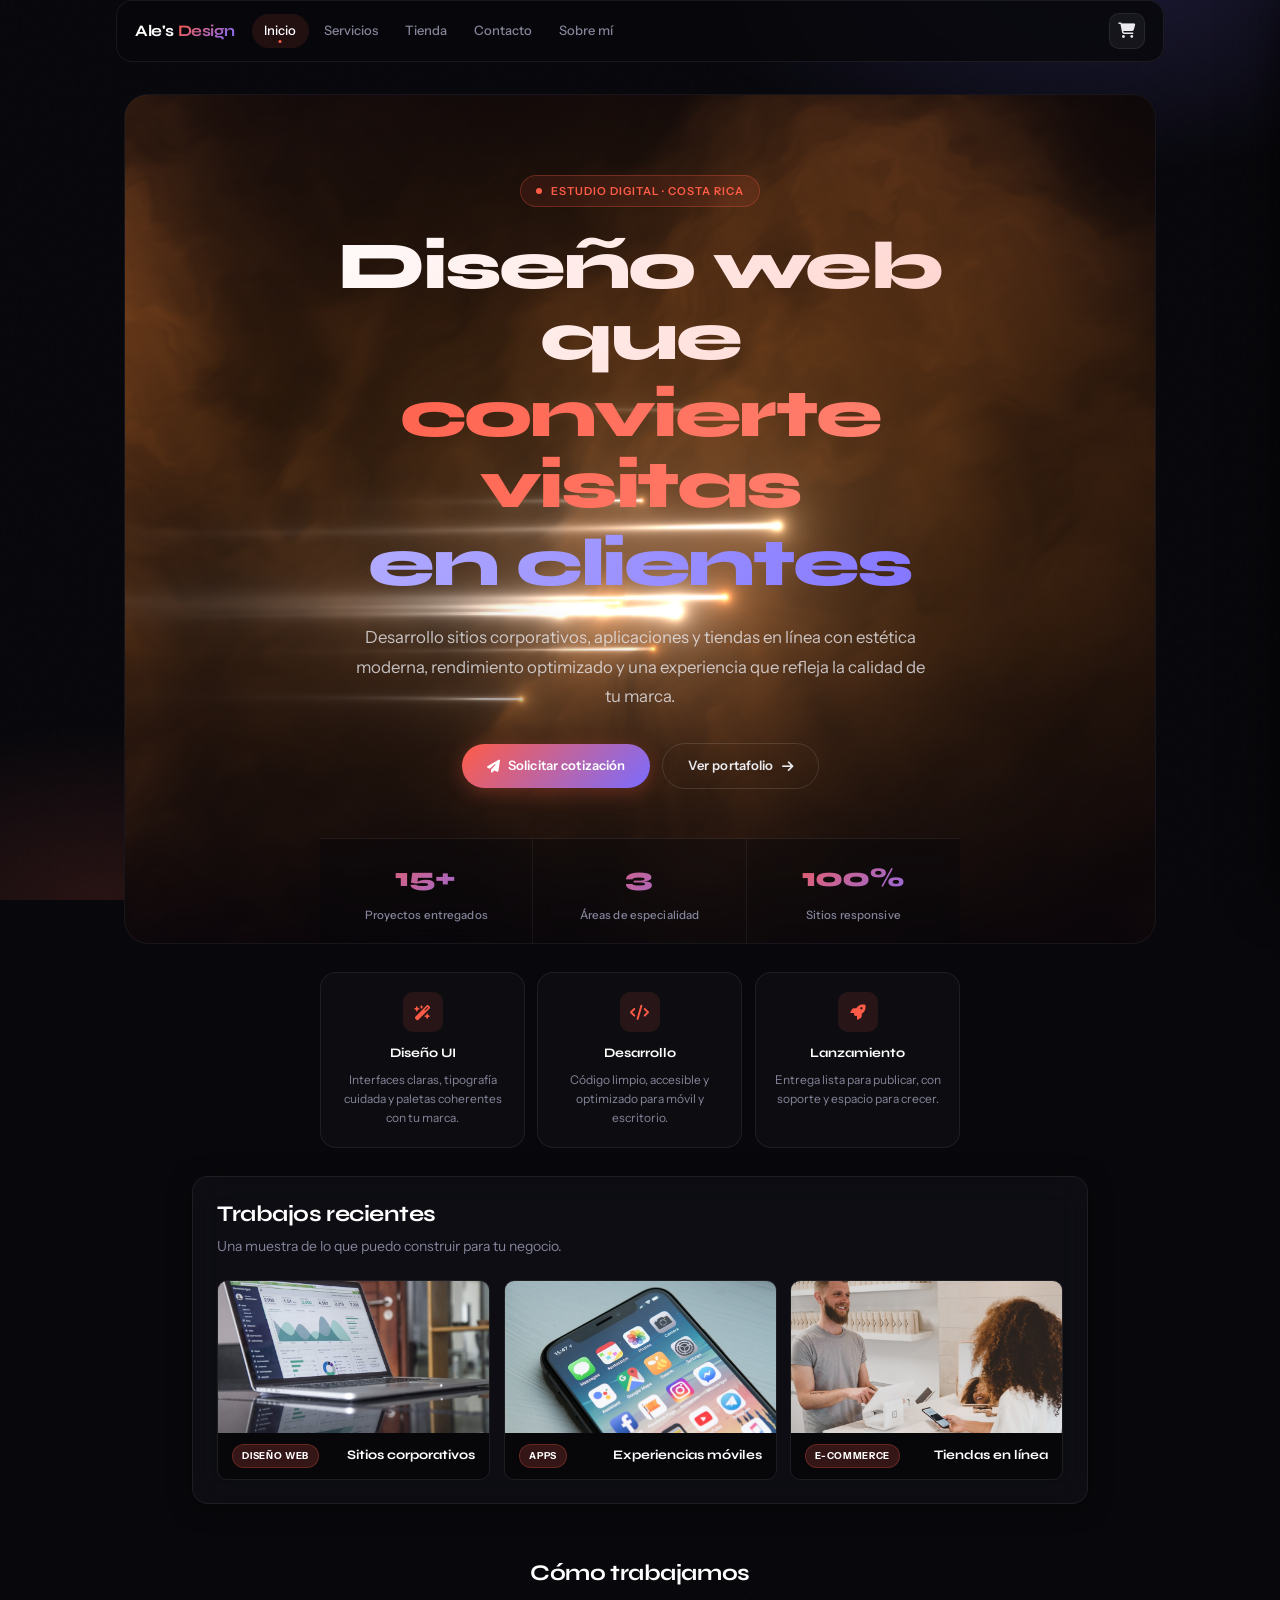
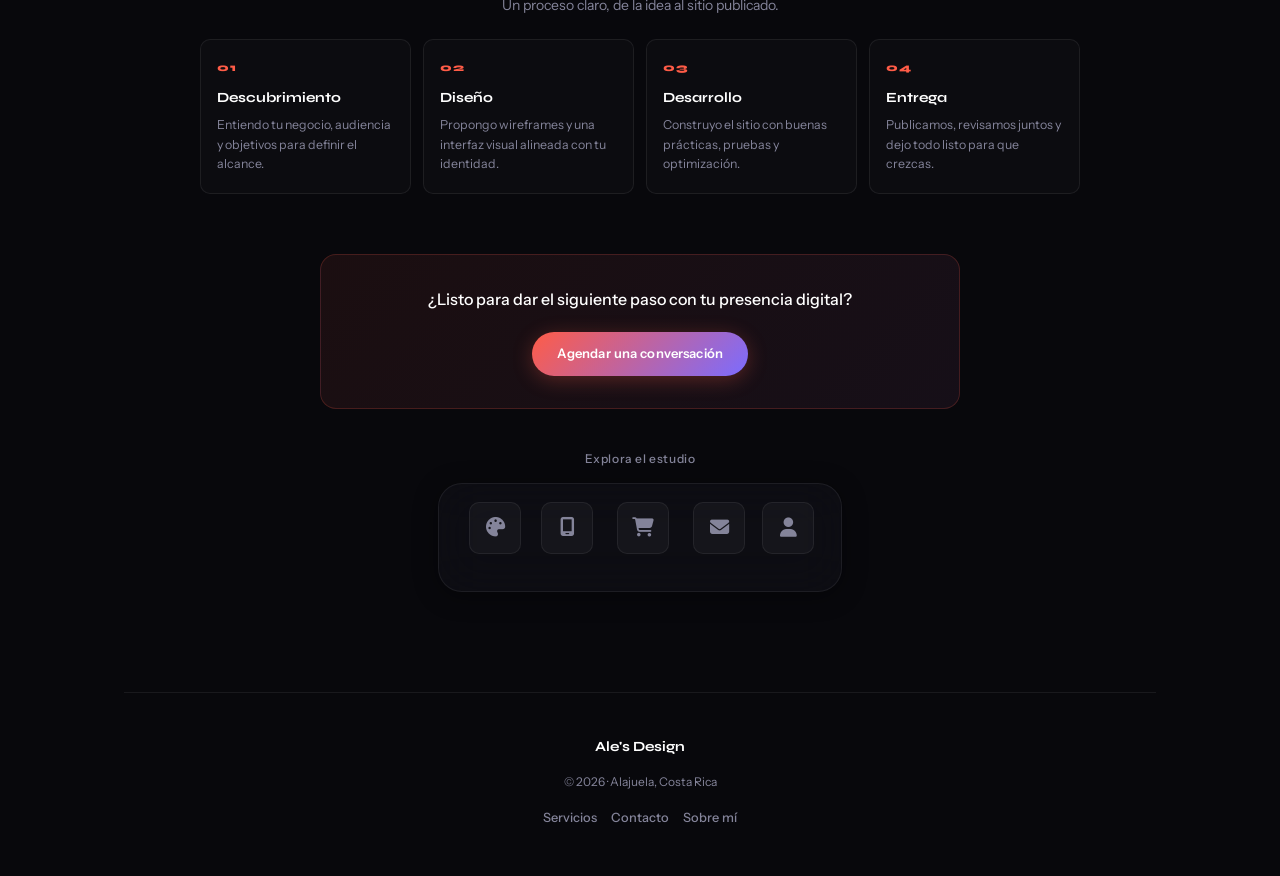
==== commit 95d347f7: "Actualización: cambios en el diseño del sitio" ====
--- a/index.html
+++ b/index.html
@@ -20,15 +20,22 @@
   <div class="page-shell">
     <header class="site-header">
       <a href="index.html" class="site-header__brand">Ale's <span>Design</span></a>
-      <button type="button" class="nav-toggle" aria-label="Abrir menú" aria-expanded="false" aria-controls="main-nav">
-        <i class="fas fa-bars" aria-hidden="true"></i>
-      </button>
       <nav id="main-nav" class="main-nav" aria-label="Principal">
         <a href="index.html" class="main-nav__link main-nav__link--active" aria-current="page">Inicio</a>
         <a href="servicios.html" class="main-nav__link">Servicios</a>
+        <a href="tienda.html" class="main-nav__link">Tienda</a>
         <a href="contacto.html" class="main-nav__link">Contacto</a>
         <a href="sobre.html" class="main-nav__link">Sobre mí</a>
       </nav>
+      <div class="site-header__actions">
+        <button type="button" class="cart-toggle" id="cart-toggle" aria-label="Abrir carrito">
+          <i class="fas fa-cart-shopping" aria-hidden="true"></i>
+          <span class="cart-badge" aria-live="polite">0</span>
+        </button>
+        <button type="button" class="nav-toggle" aria-label="Abrir menú" aria-expanded="false" aria-controls="main-nav">
+          <i class="fas fa-bars" aria-hidden="true"></i>
+        </button>
+      </div>
     </header>
 
     <main>
@@ -247,5 +254,6 @@
 
   <script src="js/site.js" defer></script>
   <script src="js/shader.js" defer></script>
+  <script src="js/cart.js" defer></script>
 </body>
 </html>
--- a/css/styles.css
+++ b/css/styles.css
@@ -1871,3 +1871,627 @@
     content: " (toca para ver)";
   }
 }
+
+/* ══════════════════════════════════════════════════════════════
+   HEADER ACTIONS (cart + nav-toggle wrapper)
+   ══════════════════════════════════════════════════════════════ */
+
+.site-header__actions {
+  display: flex;
+  align-items: center;
+  gap: .45rem;
+  flex-shrink: 0;
+  margin-left: auto;
+}
+
+/* ══════════════════════════════════════════════════════════════
+   CART TOGGLE BUTTON
+   ══════════════════════════════════════════════════════════════ */
+
+.cart-toggle {
+  position: relative;
+  display: flex;
+  align-items: center;
+  justify-content: center;
+  width: 2.25rem;
+  height: 2.25rem;
+  padding: 0;
+  font-size: .95rem;
+  color: var(--text);
+  background: rgba(255,255,255,.05);
+  border: 1px solid var(--line);
+  border-radius: var(--radius);
+  cursor: pointer;
+  transition:
+    background     var(--duration-fast) var(--ease-out),
+    border-color   var(--duration-fast) var(--ease-out),
+    color          var(--duration-fast) var(--ease-out);
+}
+
+.cart-toggle:hover {
+  background: var(--accent-soft);
+  border-color: rgba(255,92,71,.35);
+  color: var(--accent);
+}
+
+.cart-badge {
+  position: absolute;
+  top: -.4rem;
+  right: -.4rem;
+  display: flex;
+  align-items: center;
+  justify-content: center;
+  min-width: 1.1rem;
+  height: 1.1rem;
+  padding: 0 .22rem;
+  font-size: .55rem;
+  font-weight: 800;
+  line-height: 1;
+  color: #fff;
+  background: var(--accent);
+  border-radius: 999px;
+  border: 1.5px solid var(--bg);
+  opacity: 0;
+  transform: scale(0.5);
+  transition:
+    opacity   .25s var(--ease-spring),
+    transform .25s var(--ease-spring);
+  pointer-events: none;
+}
+
+.cart-badge.is-visible {
+  opacity: 1;
+  transform: scale(1);
+}
+
+/* ══════════════════════════════════════════════════════════════
+   CART DRAWER
+   ══════════════════════════════════════════════════════════════ */
+
+.cart-drawer {
+  position: fixed;
+  inset: 0;
+  z-index: 8000;
+  pointer-events: none;
+}
+
+.cart-drawer.is-open {
+  pointer-events: all;
+}
+
+.cart-drawer__overlay {
+  position: absolute;
+  inset: 0;
+  background: rgba(0,0,0,.52);
+  opacity: 0;
+  transition: opacity .3s var(--ease-out);
+  backdrop-filter: blur(3px);
+  -webkit-backdrop-filter: blur(3px);
+}
+
+.cart-drawer.is-open .cart-drawer__overlay {
+  opacity: 1;
+}
+
+.cart-drawer__panel {
+  position: absolute;
+  top: 0;
+  right: 0;
+  bottom: 0;
+  width: min(22rem, 100vw);
+  display: flex;
+  flex-direction: column;
+  background: var(--bg-elevated);
+  border-left: 1px solid var(--line-strong);
+  box-shadow: -8px 0 40px rgba(0,0,0,.55);
+  transform: translateX(100%);
+  transition: transform .38s var(--ease-out);
+}
+
+.cart-drawer.is-open .cart-drawer__panel {
+  transform: translateX(0);
+}
+
+.cart-drawer__head {
+  display: flex;
+  align-items: center;
+  justify-content: space-between;
+  padding: 1.1rem 1.25rem;
+  border-bottom: 1px solid var(--line);
+  flex-shrink: 0;
+}
+
+.cart-drawer__title {
+  margin: 0;
+  font-family: var(--font-display);
+  font-size: .9375rem;
+  font-weight: 700;
+  color: var(--heading);
+  display: flex;
+  align-items: center;
+  gap: .5rem;
+}
+
+.cart-drawer__title i { color: var(--accent); }
+
+.cart-drawer__close {
+  display: flex;
+  align-items: center;
+  justify-content: center;
+  width: 2rem;
+  height: 2rem;
+  padding: 0;
+  font-size: .875rem;
+  color: var(--text-muted);
+  background: rgba(255,255,255,.04);
+  border: 1px solid var(--line);
+  border-radius: var(--radius);
+  cursor: pointer;
+  transition:
+    color       .18s var(--ease-out),
+    background  .18s var(--ease-out),
+    border-color .18s var(--ease-out);
+}
+
+.cart-drawer__close:hover {
+  color: var(--heading);
+  background: rgba(255,255,255,.08);
+  border-color: var(--line-strong);
+}
+
+.cart-drawer__body {
+  flex: 1;
+  overflow-y: auto;
+  padding: 1rem;
+  display: flex;
+  flex-direction: column;
+  gap: .65rem;
+  scrollbar-width: thin;
+  scrollbar-color: var(--line) transparent;
+}
+
+.cart-empty {
+  margin: auto;
+  text-align: center;
+  color: var(--text-muted);
+  font-size: .875rem;
+  line-height: 2;
+}
+
+.cart-empty i {
+  display: block;
+  font-size: 2rem;
+  margin-bottom: .5rem;
+  opacity: .25;
+}
+
+/* Cart item */
+.cart-item {
+  padding: .85rem;
+  border: 1px solid var(--line);
+  border-radius: var(--radius);
+  background: rgba(255,255,255,.02);
+  transition: border-color .2s var(--ease-out);
+}
+
+.cart-item:hover { border-color: var(--line-strong); }
+
+.cart-item__info {
+  display: flex;
+  align-items: flex-start;
+  justify-content: space-between;
+  gap: .5rem;
+  margin-bottom: .6rem;
+}
+
+.cart-item__name {
+  font-size: .8125rem;
+  font-weight: 600;
+  color: var(--heading);
+  line-height: 1.45;
+}
+
+.cart-item__subtotal {
+  font-family: var(--font-display);
+  font-size: .8125rem;
+  font-weight: 700;
+  color: var(--accent);
+  white-space: nowrap;
+  flex-shrink: 0;
+}
+
+.cart-item__row {
+  display: flex;
+  align-items: center;
+  justify-content: space-between;
+}
+
+.cart-item__qty {
+  display: flex;
+  align-items: center;
+  gap: .45rem;
+}
+
+.cart-qty-btn {
+  display: flex;
+  align-items: center;
+  justify-content: center;
+  width: 1.75rem;
+  height: 1.75rem;
+  font-size: .875rem;
+  font-weight: 700;
+  color: var(--text-muted);
+  background: rgba(255,255,255,.04);
+  border: 1px solid var(--line);
+  border-radius: var(--radius);
+  cursor: pointer;
+  transition:
+    color        .15s var(--ease-out),
+    background   .15s var(--ease-out),
+    border-color .15s var(--ease-out);
+  line-height: 1;
+}
+
+.cart-qty-btn:hover {
+  color: var(--heading);
+  background: rgba(255,255,255,.09);
+  border-color: var(--line-strong);
+}
+
+.cart-qty-num {
+  min-width: 1.4rem;
+  text-align: center;
+  font-size: .875rem;
+  font-weight: 600;
+  color: var(--heading);
+}
+
+.cart-remove-btn {
+  display: flex;
+  align-items: center;
+  justify-content: center;
+  width: 1.75rem;
+  height: 1.75rem;
+  font-size: .75rem;
+  color: var(--text-muted);
+  background: transparent;
+  border: 1px solid transparent;
+  border-radius: var(--radius);
+  cursor: pointer;
+  transition:
+    color        .15s var(--ease-out),
+    background   .15s var(--ease-out),
+    border-color .15s var(--ease-out);
+}
+
+.cart-remove-btn:hover {
+  color: #fca5a5;
+  background: rgba(239,68,68,.08);
+  border-color: rgba(239,68,68,.2);
+}
+
+/* Drawer footer */
+.cart-drawer__footer {
+  padding: 1rem 1.25rem;
+  border-top: 1px solid var(--line);
+  display: flex;
+  flex-direction: column;
+  gap: .55rem;
+  flex-shrink: 0;
+}
+
+.cart-total {
+  display: flex;
+  align-items: center;
+  justify-content: space-between;
+  padding: .35rem 0 .5rem;
+  font-size: .8125rem;
+  color: var(--text-muted);
+  border-bottom: 1px solid var(--line);
+  margin-bottom: .1rem;
+}
+
+.cart-total strong {
+  font-family: var(--font-display);
+  font-size: 1.1rem;
+  font-weight: 800;
+  color: var(--heading);
+}
+
+.cart-checkout-btn,
+.cart-clear-btn {
+  width: 100%;
+  justify-content: center;
+}
+
+.cart-clear-btn {
+  font-size: .75rem;
+  padding: .45rem;
+  opacity: .7;
+  transition: opacity .2s var(--ease-out), background .2s var(--ease-out);
+}
+
+.cart-clear-btn:hover { opacity: 1; }
+
+/* ══════════════════════════════════════════════════════════════
+   PRICING GRID (tienda.html)
+   ══════════════════════════════════════════════════════════════ */
+
+.pricing-grid {
+  display: grid;
+  grid-template-columns: repeat(3, 1fr);
+  gap: 1rem;
+  width: 100%;
+  max-width: 56rem;
+  margin: 0 auto;
+  align-items: stretch;
+}
+
+.pricing-card {
+  position: relative;
+  display: flex;
+  flex-direction: column;
+  padding: 1.5rem 1.25rem 1.35rem;
+  border: 1px solid var(--line);
+  border-radius: var(--radius-lg);
+  background: rgba(255,255,255,.025);
+  will-change: transform;
+  transition:
+    border-color  .3s var(--ease-out),
+    box-shadow    .3s var(--ease-out),
+    transform     .3s var(--ease-out);
+}
+
+.pricing-card:hover {
+  border-color: rgba(255,92,71,.28);
+  box-shadow: var(--shadow-card-hover);
+  transform: translateY(-4px);
+}
+
+.pricing-card--featured {
+  border-color: rgba(255,92,71,.4);
+  background: rgba(255,92,71,.04);
+  box-shadow: 0 4px 32px rgba(255,92,71,.14);
+}
+
+.pricing-card--featured:hover {
+  border-color: rgba(255,92,71,.6);
+  box-shadow: 0 14px 50px rgba(255,92,71,.22);
+}
+
+.pricing-card__badge {
+  position: absolute;
+  top: -.8rem;
+  left: 50%;
+  transform: translateX(-50%);
+  padding: .22rem .85rem;
+  font-size: .6rem;
+  font-weight: 800;
+  letter-spacing: .09em;
+  text-transform: uppercase;
+  color: #fff;
+  background: var(--gradient);
+  border-radius: 999px;
+  white-space: nowrap;
+  box-shadow: 0 2px 12px var(--accent-glow);
+}
+
+.pricing-card__plan-name {
+  display: block;
+  font-size: .7rem;
+  font-weight: 700;
+  letter-spacing: .09em;
+  text-transform: uppercase;
+  color: var(--text-muted);
+  margin-bottom: .85rem;
+}
+
+.pricing-card__price-block {
+  margin-bottom: .5rem;
+}
+
+.pricing-card__price {
+  display: block;
+  font-family: var(--font-display);
+  font-size: 2.5rem;
+  font-weight: 800;
+  letter-spacing: -.04em;
+  line-height: 1;
+  color: var(--heading);
+}
+
+.pricing-card__period {
+  display: block;
+  margin-top: .25rem;
+  font-size: .75rem;
+  color: var(--text-muted);
+}
+
+.pricing-card__desc {
+  margin: .6rem 0 1.1rem;
+  font-size: .8125rem;
+  line-height: 1.6;
+  color: var(--text-muted);
+}
+
+.pricing-card__features {
+  list-style: none;
+  margin: 0;
+  padding: 0;
+  display: flex;
+  flex-direction: column;
+  gap: .5rem;
+  flex: 1;
+  padding-bottom: 1.35rem;
+}
+
+.pricing-card__features li {
+  display: flex;
+  align-items: flex-start;
+  gap: .5rem;
+  font-size: .8125rem;
+  color: var(--text-muted);
+  line-height: 1.45;
+}
+
+.pricing-card__features li i {
+  flex-shrink: 0;
+  margin-top: .18rem;
+  font-size: .6rem;
+  color: var(--accent);
+}
+
+.pricing-card .btn {
+  width: 100%;
+  justify-content: center;
+  margin-top: auto;
+}
+
+/* ——— Add-ons ——— */
+.addons-section {
+  max-width: 56rem;
+  margin: 1.75rem auto 0;
+  padding: 1.35rem;
+}
+
+.addons-grid {
+  display: flex;
+  flex-direction: column;
+  gap: .7rem;
+}
+
+.addon-card {
+  display: flex;
+  align-items: center;
+  gap: 1rem;
+  padding: 1rem 1.1rem;
+  border: 1px solid var(--line);
+  border-radius: var(--radius);
+  background: rgba(255,255,255,.02);
+  transition:
+    border-color .25s var(--ease-out),
+    background   .25s var(--ease-out);
+}
+
+.addon-card:hover {
+  border-color: rgba(123,108,255,.28);
+  background: rgba(123,108,255,.04);
+}
+
+.addon-card__icon {
+  display: flex;
+  align-items: center;
+  justify-content: center;
+  width: 2.25rem;
+  height: 2.25rem;
+  flex-shrink: 0;
+  font-size: .85rem;
+  color: var(--accent-2);
+  background: rgba(123,108,255,.1);
+  border-radius: var(--radius);
+}
+
+.addon-card__info { flex: 1; min-width: 0; }
+
+.addon-card__name {
+  margin: 0 0 .2rem;
+  font-family: var(--font-display);
+  font-size: .875rem;
+  font-weight: 700;
+  color: var(--heading);
+}
+
+.addon-card__desc {
+  margin: 0;
+  font-size: .75rem;
+  color: var(--text-muted);
+  line-height: 1.5;
+}
+
+.addon-card__right {
+  display: flex;
+  align-items: center;
+  gap: .9rem;
+  flex-shrink: 0;
+}
+
+.addon-card__price {
+  font-family: var(--font-display);
+  font-size: 1.05rem;
+  font-weight: 800;
+  color: var(--heading);
+  white-space: nowrap;
+}
+
+.addon-card__price small {
+  font-family: var(--font-body);
+  font-size: .7rem;
+  font-weight: 500;
+  color: var(--text-muted);
+}
+
+.btn--sm {
+  padding: .4rem .85rem;
+  font-size: .75rem;
+}
+
+/* ——— Trust band ——— */
+.trust-band {
+  max-width: 56rem;
+  margin: 1.75rem auto 0;
+  padding: 1.5rem 1.25rem;
+}
+
+.trust-grid {
+  display: grid;
+  grid-template-columns: repeat(3, 1fr);
+  gap: 1rem;
+}
+
+.trust-item {
+  text-align: center;
+  padding: .85rem .5rem;
+}
+
+.trust-item > i {
+  display: block;
+  font-size: 1.4rem;
+  color: var(--accent-2);
+  margin-bottom: .65rem;
+}
+
+.trust-item h3 {
+  margin: 0 0 .35rem;
+  font-family: var(--font-display);
+  font-size: .875rem;
+  font-weight: 700;
+  color: var(--heading);
+}
+
+.trust-item p {
+  margin: 0;
+  font-size: .775rem;
+  color: var(--text-muted);
+  line-height: 1.6;
+}
+
+/* ══════════════════════════════════════════════════════════════
+   RESPONSIVE — cart + tienda
+   ══════════════════════════════════════════════════════════════ */
+
+@media (max-width: 900px) {
+  .pricing-grid { grid-template-columns: 1fr 1fr; }
+}
+
+@media (max-width: 768px) {
+  .trust-grid { grid-template-columns: 1fr; }
+
+  .addon-card { flex-wrap: wrap; }
+  .addon-card__right { width: 100%; justify-content: space-between; }
+}
+
+@media (max-width: 560px) {
+  .pricing-grid { grid-template-columns: 1fr; max-width: 22rem; }
+  .pricing-card { padding: 1.25rem 1rem 1.1rem; }
+  .pricing-card__price { font-size: 2rem; }
+}
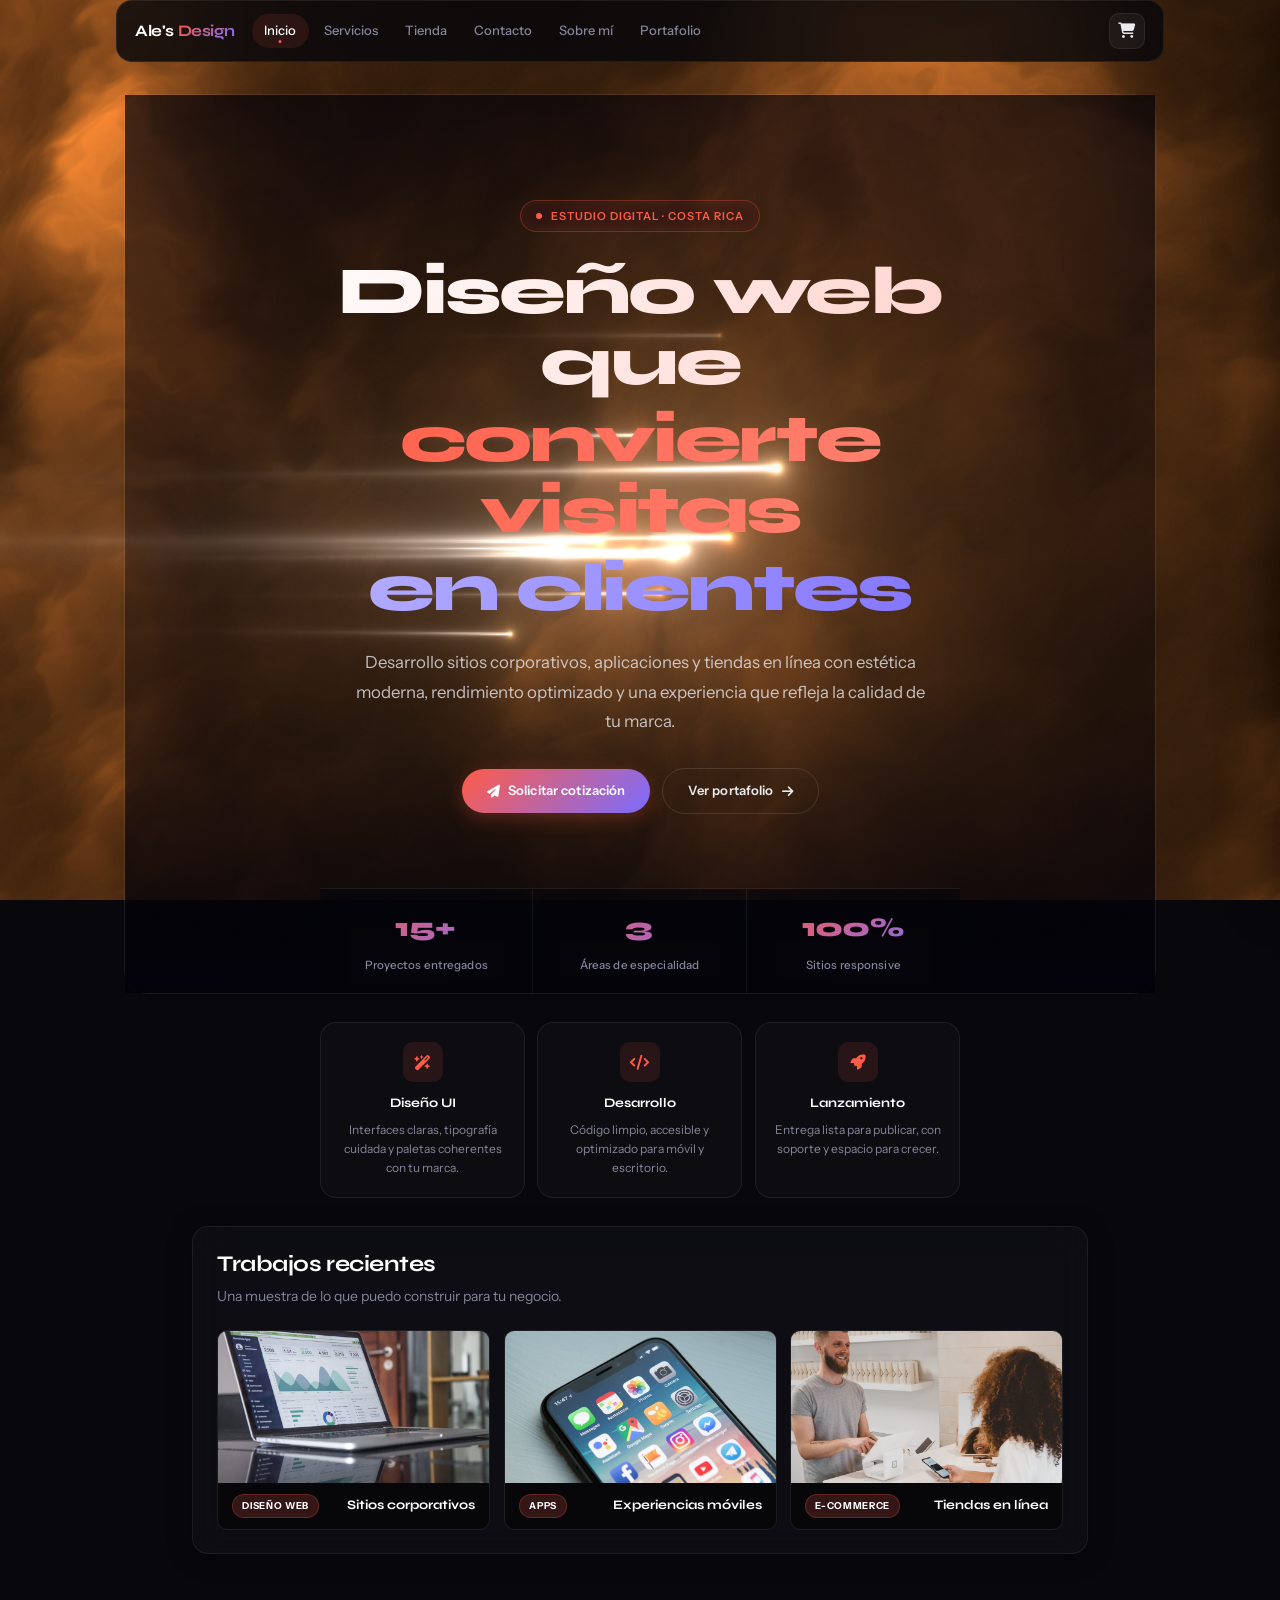
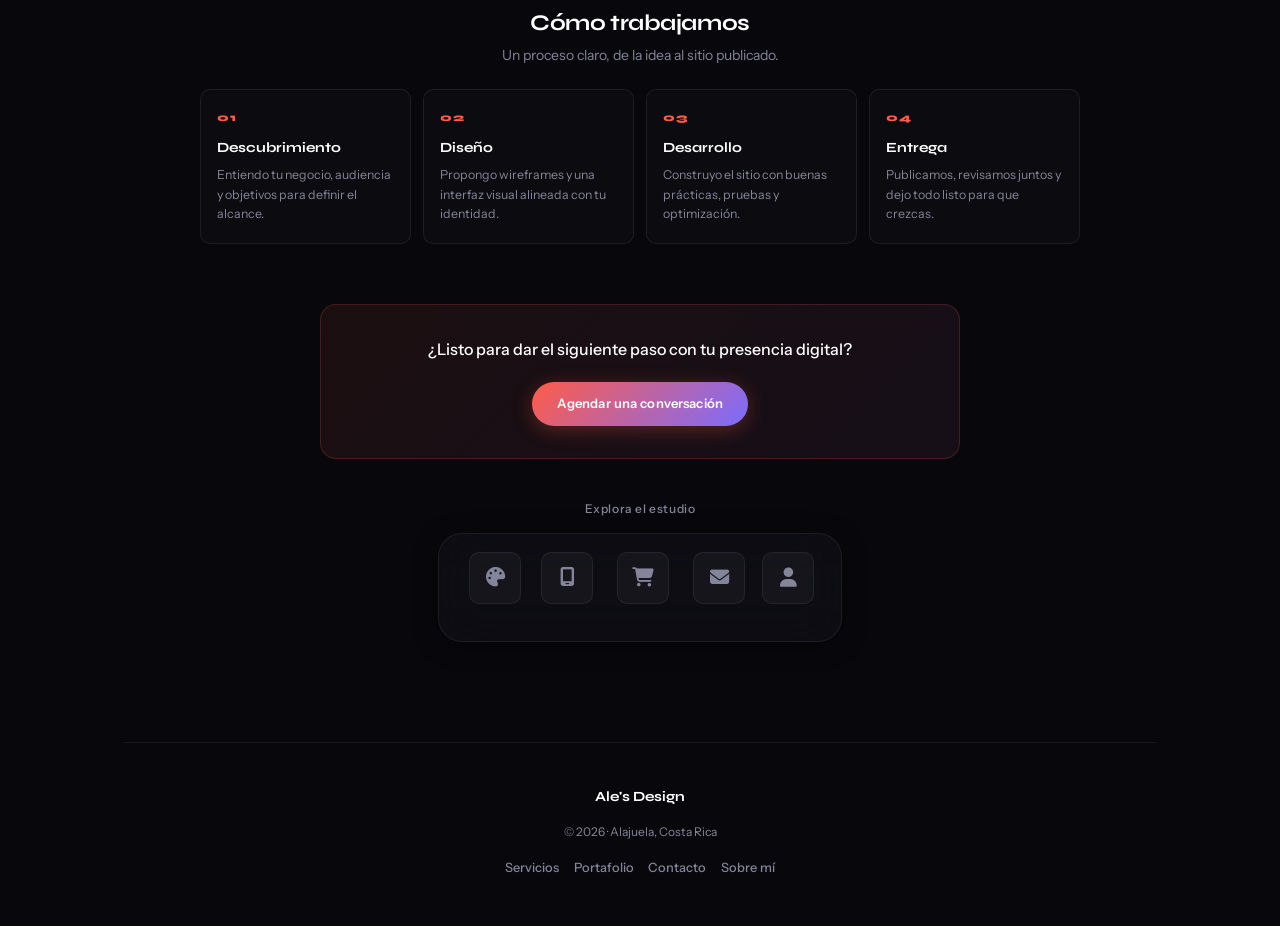
==== commit 05d9d337: "Actualización: cambios en el diseño del sitio" ====
--- a/index.html
+++ b/index.html
@@ -13,6 +13,9 @@
   <link rel="stylesheet" href="https://cdnjs.cloudflare.com/ajax/libs/font-awesome/6.5.1/css/all.min.css" crossorigin="anonymous" referrerpolicy="no-referrer" />
 </head>
 <body class="page--inicio">
+  <!-- Canvas fijo: cubre toda la página de inicio -->
+  <canvas id="hero-canvas" aria-hidden="true"></canvas>
+
   <div class="page-loader" aria-hidden="true">
     <div class="page-loader__bar"></div>
   </div>
@@ -26,6 +29,7 @@
         <a href="tienda.html" class="main-nav__link">Tienda</a>
         <a href="contacto.html" class="main-nav__link">Contacto</a>
         <a href="sobre.html" class="main-nav__link">Sobre mí</a>
+        <a href="portafolio.html" class="main-nav__link">Portafolio</a>
       </nav>
       <div class="site-header__actions">
         <button type="button" class="cart-toggle" id="cart-toggle" aria-label="Abrir carrito">
@@ -42,8 +46,6 @@
 
       <!-- ——— Hero con shader animado ——— -->
       <section class="hero" aria-label="Introducción">
-        <canvas id="hero-canvas" aria-hidden="true"></canvas>
-
         <!-- Velo de oscurecimiento en bordes -->
         <div class="hero__veil" aria-hidden="true"></div>
 
@@ -246,6 +248,7 @@
       <p class="site-footer__copy">© 2026 · Alajuela, Costa Rica</p>
       <nav class="site-footer__links" aria-label="Enlaces">
         <a href="servicios.html">Servicios</a>
+        <a href="portafolio.html">Portafolio</a>
         <a href="contacto.html">Contacto</a>
         <a href="sobre.html">Sobre mí</a>
       </nav>
--- a/css/styles.css
+++ b/css/styles.css
@@ -425,27 +425,32 @@
    ★  HERO — WebGL SHADER
    ══════════════════════════════════════════════════════════════ */
 
-.hero {
-  position: relative;
-  overflow: hidden;
-  width: 100%;
-  min-height: 88vh;
-  display: flex;
-  flex-direction: column;
-  align-items: center;
-  border-radius: var(--radius-xl);
-  border: 1px solid rgba(255,255,255,.08);
-  background: #03020a; /* fallback when WebGL unavailable */
-}
-
-/* The WebGL canvas fills the whole section */
-#hero-canvas {
-  position: absolute;
+/* Canvas fijo: visible en toda la página de inicio */
+body.page--inicio #hero-canvas {
+  position: fixed;
   inset: 0;
   width: 100%;
   height: 100%;
   display: block;
   touch-action: none;
+  z-index: -1;
+  pointer-events: none;
+}
+
+.hero {
+  position: relative;
+  overflow: visible;
+  width: 100%;
+  min-height: 100vh;
+  min-height: 100dvh;
+  display: flex;
+  flex-direction: column;
+  align-items: center;
+  border-radius: var(--radius-xl);
+  border: 1px solid rgba(255,255,255,.08);
+  background: transparent; /* canvas fijo está detrás */
+  transform-origin: top center;
+  will-change: transform, opacity;
 }
 
 /* Soft vignette / darkening veil so text stays readable */
